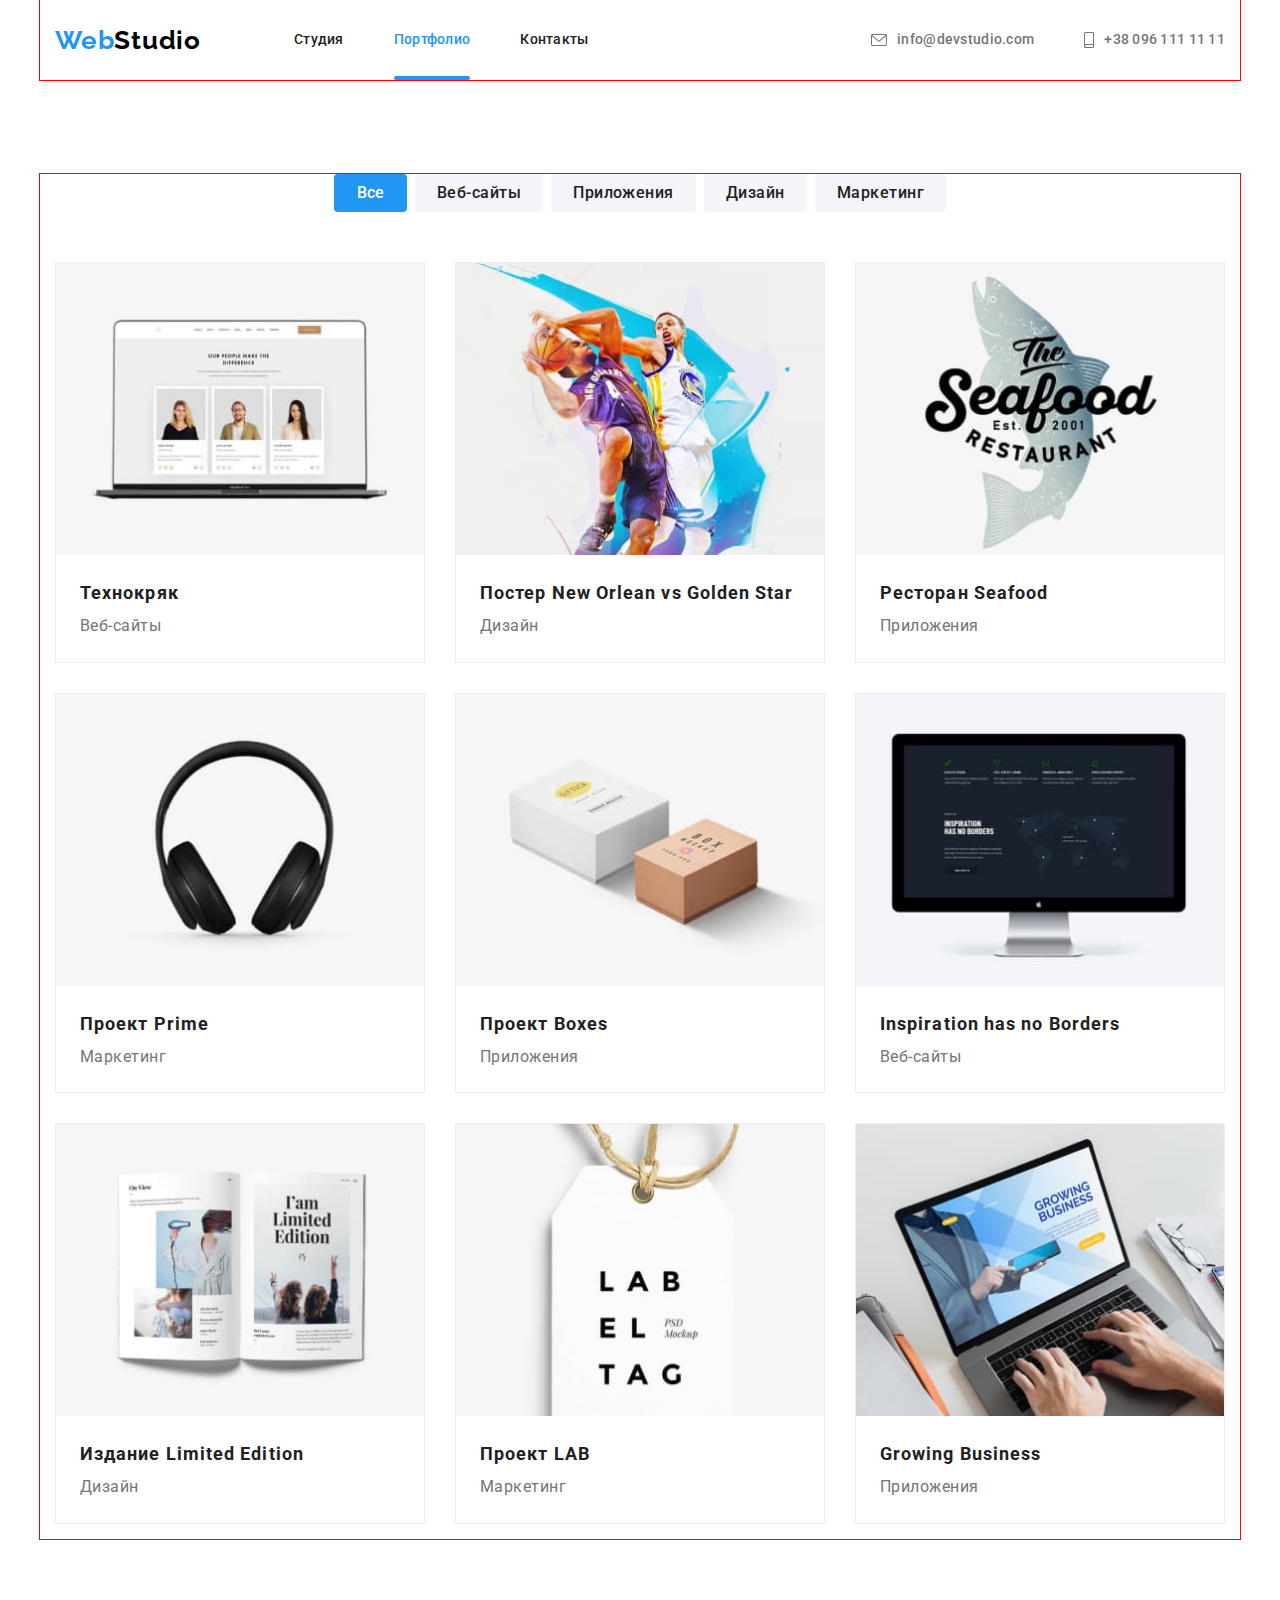
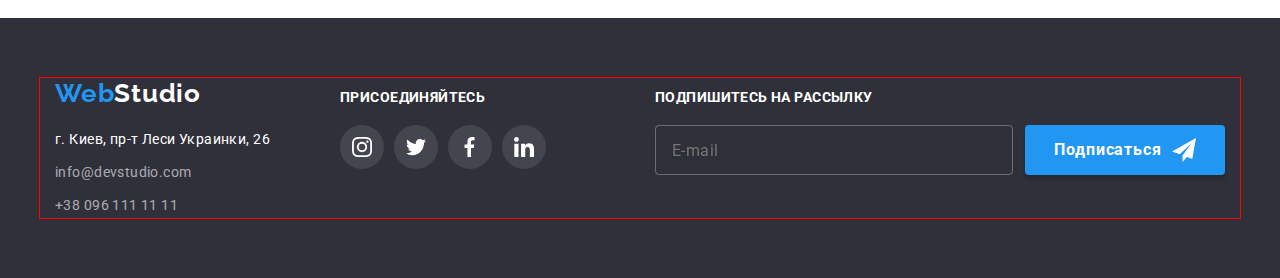
==== portfolio.html @ 3acfeb74 "Initial commit" ====
<!DOCTYPE html>
<html lang="ru">
<head>
    <meta charset="UTF-8">
    <meta http-equiv="X-UA-Compatible" content="IE=edge">
    <meta name="viewport" content="width=device-width, initial-scale=1.0">
    <title>Портфолио</title>
    

    <link rel="preconnect" href="https://fonts.googleapis.com">
    <link rel="preconnect" href="https://fonts.gstatic.com" crossorigin>
    <link href="https://fonts.googleapis.com/css2?family=Raleway:wght@700&family=Roboto:wght@400;500;700;900&display=swap" 
    rel="stylesheet"/>

    <link rel="stylesheet" href="https://cdnjs.cloudflare.com/ajax/libs/modern-normalize/1.1.0/modern-normalize.min.css">
    
    <link rel="stylesheet" href="./css/main.min.css">
</head>
<body>
    
<header class="heder">

    <div class="header-container container">

        <nav class="header-navigation">

            <a class="logo link" href="/" lang="en"> Web<span class="logo--black">Studio</span></a>

            <ul  class="header-navigation__list list">
                <li class="header-navigation__item"> 
                    <a href="index.html" class="header-navigation__link"> Студия </a>
                </li>
                <li class="header-navigation__item"> 
                    <a href="/" class="header-navigation__link header-navigation__link--current"> Портфолио </a>
                </li>
                <li class="header-navigation__item">
                     <a href="/" class="header-navigation__link"> Контакты </a>
                    </li>
            </ul>
         </nav>

         <ul class="header-contacts list">
            <li class="header-contacts__item"> 
                <a class="header-contacts__link" href="mailto:info@devstudio.com"> 
                <svg class="header-contacts__icon" width="16" height="12">
                    <use href="./images/svg/symbol-defs.svg#icon-envelope"></use>
                </svg>
                info@devstudio.com 
                </a>
            </li>

            <li class="header-contacts__item">
                <a class="header-contacts__link" href="tel:+380961111111">
                <svg class="header-contacts__icon" width="10" height="16">
                    <use href="./images/svg/symbol-defs.svg#icon-smartphone"></use>
                </svg>
                 +38 096 111 11 11 
                </a>
            </li>
        </ul>
    </div>

</header>


<main>

    <section class="portfolio section">
        <div class="container">

            <h1 class="visually-hidden">Портфолио</h1>

            <ul class="button-nav">
                <li class="button-list list"><button type="button" class="button-one">Все</button></li>
                <li class="button-list list"><button type="button" class="button">Веб-сайты</button> </li>
                <li class="button-list list"><button type="button" class="button">Приложения</button> </li>
                <li class="button-list list"><button type="button" class="button">Дизайн</button> </li>
                <li class="button-list list"><button type="button" class="button">Маркетинг</button> </li>

            </ul>
            

            <ul class="portfolio__list list">
                
                <li class="portfolio__item"> 
                    <a class="portfolio__link" href="#">
                        <div class="portfolio__group-anamation">
                            <img class="portfolio__images" src="./images/technoquack.jpg" alt="открытый сайт на ноутбуке" width="370">
                            <p class="portfolio__animation-text">Ресурс предлагает комплексные предложения с разным уровнем функционала и сервисов. Все это позволит посетителю получить исчерпывающие сведения о компании или частном лице.</p>
                       </div>
                        <div class="portfolio__group">
                            <h2 class="portfolio__name">Технокряк</h2>
                            <p class="portfolio__text">Веб-сайты</p>
                        </div>
                    </a>
                </li>

                <li class="portfolio__item">
                    <a class="portfolio__link" href="#">
                        <div class="portfolio__group-anamation">
                            <img class="portfolio__images" src="./images/poster-new-orlean.jpg" alt="играущие баскетболисты" width="370">
                            <p class="portfolio__animation-text">Ресурс предлагает комплексные предложения с разным уровнем функционала и сервисов. Все это позволит посетителю получить исчерпывающие сведения о компании или частном лице.</p>
                        </div>
                        <div class="portfolio__group">
                            <h2 class="portfolio__name">Постер <span lang="en">New Orlean vs Golden Star</span></h2>
                            <p class="portfolio__text">Дизайн</p>
                        </div>
                    </a>

                </li>

                <li class="portfolio__item">
                    <a class="portfolio__link" href="#">
                        <div class="portfolio__group-anamation">
                            <img class="portfolio__images" src="./images/restauran-seafood.jpg" alt="рыбка на фоне надписи" width="370">
                            <p class="portfolio__animation-text">Ресурс предлагает комплексные предложения с разным уровнем функционала и сервисов. Все это позволит посетителю получить исчерпывающие сведения о компании или частном лице.</p>
                        </div>
                        <div class="portfolio__group">
                            <h2 class="portfolio__name">Ресторан <span lang="en">Seafood</span></h2>
                            <p class="portfolio__text">Приложения</p>
                         </div>
                    </a>
                </li>

                <li class="portfolio__item">
                    <a class="portfolio__link" href="#">
                        <div class="portfolio__group-anamation">
                            <img class="portfolio__images" src="./images/proekt-prime.jpg" alt="наушники" width="370">
                            <p class="portfolio__animation-text">Ресурс предлагает комплексные предложения с разным уровнем функционала и сервисов. Все это позволит посетителю получить исчерпывающие сведения о компании или частном лице.</p>
                        </div>
                        <div class="portfolio__group">
                            <h2 class="portfolio__name">Проект <span lang="en">Prime</span></h2>
                            <p class="portfolio__text">Маркетинг</p>
                       </div>
                      </a>
                </li>

                <li class="portfolio__item">
                    <a class="portfolio__link" href="#">
                        <div class="portfolio__group-anamation">
                            <img class="portfolio__images" src="./images/proekt-boxes.jpg" alt="две коробки" width="370">
                            <p class="portfolio__animation-text">Ресурс предлагает комплексные предложения с разным уровнем функционала и сервисов. Все это позволит посетителю получить исчерпывающие сведения о компании или частном лице.</p>
                        </div>
                       
                        <div class="portfolio__group">
                            <h2 class="portfolio__name">Проект <span lang="en">Boxes</span></h2>
                            <p class="portfolio__text">Приложения</p>
                        </div>
                    </a>
                </li>

                <li class="portfolio__item">
                    <a class="portfolio__link" href="#">
                        <div class="portfolio__group-anamation">
                            <img class="portfolio__images" src="./images/inspiration.jpg" alt="монитор" width="370">
                            <p class="portfolio__animation-text">Ресурс предлагает комплексные предложения с разным уровнем функционала и сервисов. Все это позволит посетителю получить исчерпывающие сведения о компании или частном лице.</p>
                        </div>
                        <div class="portfolio__group">
                            <h2 class="portfolio__name" lang="en">Inspiration has no Borders</h2>
                            <p class="portfolio__text">Веб-сайты</p>
                        </div>
                    </a>
                </li>

                <li class="portfolio__item">
                    <a class="portfolio__link" href="#">
                        <div class="portfolio__group-anamation">
                            <img class="portfolio__images" src="./images/edition-limited.jpg" alt="открытая книга" width="370">
                            <p class="portfolio__animation-text">Ресурс предлагает комплексные предложения с разным уровнем функционала и сервисов. Все это позволит посетителю получить исчерпывающие сведения о компании или частном лице.</p>
                        </div>
                        <div class="portfolio__group">
                            <h2 class="portfolio__name">Издание <span lang="en">Limited Edition</span></h2>
                            <p class="portfolio__text">Дизайн</p>
                        </div>
                    </a>
                </li>

                <li class="portfolio__item">
                    <a class="portfolio__link" href="#">
                        <div class="portfolio__group-anamation">
                             <img class="portfolio__images" src="./images/proekt-lab.jpg" alt="лейба" width="370">
                             <p class="portfolio__animation-text">Ресурс предлагает комплексные предложения с разным уровнем функционала и сервисов. Все это позволит посетителю получить исчерпывающие сведения о компании или частном лице.</p>
                        </div>
                        <div class="portfolio__group">
                            <h2 class="portfolio__name">Проект <span lang="en">LAB</span></h2>
                            <p class="portfolio__text">Маркетинг</p>
                        </div>
                    </a>
                </li>

                <li class="portfolio__item">
                    <a class="portfolio__link" href="#">
                        <div class="portfolio__group-anamation">
                            <img class="portfolio__images" src="./images/growing-business.jpg" alt="работают за ноутбуком" width="370">
                            <p class="portfolio__animation-text">Ресурс предлагает комплексные предложения с разным уровнем функционала и сервисов. Все это позволит посетителю получить исчерпывающие сведения о компании или частном лице.</p>
                        </div>
                        <div class="portfolio__group">
                            <h2 class="portfolio__name" lang="en">Growing Business</h2>
                            <p class="portfolio__text">Приложения</p>
                        </div>
                    </a>
                </li>

            </ul>
        </div>
    </section>


</main>


<footer class="my-adrs">
        
    <div class="container adrs-container">

        <div class="">
            <a class="logo logo-footer" href="/" lang="en"> Web<span class="logo-footer--white">Studio</span></a>

            <address>
            
                <p class="adrs"> г. Киев, пр-т Леси Украинки, 26 </p>
            
            <ul class="list">
                <li class="adrs-list"> <a href="mailto:info@devstudio.com" class="adrs-auth"> info@devstudio.com </a></li>
                <li class="adrs-list"> <a href="tel:+380961111111" class="adrs-auth"> +38 096 111 11 11 </a></li>
            </ul>
        
            </address>  
        </div>

        <div class="socials-footer">

            <p class="socials-footer_name">присоединяйтесь</p>

            <ul class="socials list">
                <li class="socials__item">
                    <a class="socials__link socials-footer__link" href="#" target="_blank" rel="noopener noreferrer" aria-label="иконка instagram">
                        <svg class="socials__icon" width="20" height="20">
                         <use href="./images/svg/symbol-defs.svg#icon-instagram"></use>
                        </svg>
                    </a>
                </li>

                <li class="socials__item">
                    <a class="socials__link socials-footer__link" href="#" target="_blank" rel="noopener noreferrer" aria-label="иконка twitter">
                        <svg class="socials__icon" width="20" height="20">
                         <use href="./images/svg/symbol-defs.svg#icon-twitter"></use>
                        </svg>
                    </a>
                </li>

                <li class="socials__item">
                    <a class="socials__link socials-footer__link" href="#" target="_blank" rel="noopener noreferrer" aria-label="иконка fecebook">
                        <svg class="socials__icon" width="20" height="20">
                         <use href="./images/svg/symbol-defs.svg#icon-fecebook"></use>
                        </svg>
                    </a>
                </li>

                <li class="socials__item">
                    <a class="socials__link socials-footer__link" href="#" target="_blank" rel="noopener noreferrer" aria-label="иконка linkedin">
                        <svg class="socials__icon" width="20" height="20">
                         <use href="./images/svg/symbol-defs.svg#icon-linkedin"></use>
                        </svg>
                    </a>
                </li>
            </ul>
            
        </div>

        <div class="form-footer">
            <p class="form-title">Подпишитесь на рассылку</p>

            <form class="contact-form" name="contact-form" autocomplete="off">
                <label class="contact-group visually-hidden" for="email"> Почта </label>

                    <input 
                    class="contact-input" 
                    type="email" 
                    name="email" 
                    id="email"
                    placeholder="E-mail"/>

                    
                    <button class="contact-btn" type="submit"> <span class="contact-btn-footer">Подписаться
                        
                            <svg class="contact-icon" width="24" height="24">
                                <use href="./images/svg/symbol-defs.svg#icon-send"></use>
                            </svg>
                        </span>
                    </button>

            </form>

        </div>
    </div>
</footer>



</body>
</html>
---- css/main.min.css ----
:root{--style-basis:#212121;--style-text:#757575;--style-fon-white:#FFFFFF;--style-blue:#2196F3;--style-black:#000000;--style-button:#F5F4FA;--style-button-secondary:#188ce8;--fon-titl-adr:#2F303A;--br-pr-style: #EEEEEE;--social-st:#AFB1B8;--animation: 250ms cubic-bezier(0.4, 0, 0.2, 1)}.visually-hidden{position:absolute;width:1px;height:1px;margin:-1px;border:0;padding:0;white-space:nowrap;-webkit-clip-path:inset(100%);clip-path:inset(100%);clip:rect(0 0 0 0);overflow:hidden}body{color:var(--style-basis);background-color:var(--style-fon-white);font-family:Roboto, sans-serif}.container{margin-left:auto;margin-right:auto;width:1200px;padding-left:15px;padding-right:15px;outline:1px solid red}.section{padding-top:94px;padding-bottom:94px}h1,h2,h3,ul,p{margin:0}.section.no-padding{padding-top:0px}.list{margin:0;padding:0;list-style:none}.logo{margin-right:93px;padding-top:24px;padding-bottom:24px;color:var(--style-blue);font-family:Raleway, sans-serif;font-weight:700;font-size:26px;line-height:1.19;letter-spacing:0.03em;text-decoration:none}.logo-footer{display:block;margin:0;padding:0;margin-bottom:20px}.logo--black{color:var(--style-black)}.logo-footer--white{color:var(--style-fon-white)}.button-title{display:inline-block;border:1px solid transparent;border-radius:4px;padding:10px 32px;min-width:200px;font-family:Roboto, sans-serif;font-weight:700;font-size:16px;line-height:1.88;letter-spacing:0.06em;text-align:center;cursor:pointer;color:var(--style-fon-white);background:var(--style-blue);-webkit-transition:background-color var(--animation);transition:background-color var(--animation)}.button-title:hover,.button-title:focus{background-color:var(--style-button-secondary)}.button-nav{display:-webkit-box;display:-ms-flexbox;display:flex;-webkit-box-pack:center;-ms-flex-pack:center;justify-content:center;-webkit-box-align:center;-ms-flex-align:center;align-items:center;margin-bottom:50px;padding-left:0}.button-nav:last-child{margin-right:0px}.button-list:not(:last-child){margin-right:8px}.button-one{display:inline-block;border:none;border-radius:4px;padding:6px 22px;min-width:73px;color:var(--style-fon-white);background-color:var(--style-blue);font-family:Roboto, sans-serif;font-weight:500;font-size:16px;line-height:1.63;cursor:pointer;-webkit-transition:-webkit-box-shadow var(--animation);transition:-webkit-box-shadow var(--animation);transition:box-shadow var(--animation);transition:box-shadow var(--animation), -webkit-box-shadow var(--animation)}.button-one:hover,.button-one:focus{-webkit-box-shadow:0px 3px 1px rgba(0,0,0,0.1),0px 1px 2px rgba(0,0,0,0.08),0px 2px 2px rgba(0,0,0,0.12);box-shadow:0px 3px 1px rgba(0,0,0,0.1),0px 1px 2px rgba(0,0,0,0.08),0px 2px 2px rgba(0,0,0,0.12)}.button{display:inline-block;border:none;border-radius:4px;padding:6px 22px;min-width:103px;color:var(--style-basis);background-color:var(--style-button);font-family:Roboto, sans-serif;font-weight:500;font-size:16px;line-height:1.63;letter-spacing:0.03em;cursor:pointer;-webkit-transition:background-color var(--animation),color var(--animation),-webkit-box-shadow var(--animation);transition:background-color var(--animation),color var(--animation),-webkit-box-shadow var(--animation);transition:background-color var(--animation),color var(--animation),box-shadow var(--animation);transition:background-color var(--animation),color var(--animation),box-shadow var(--animation),-webkit-box-shadow var(--animation)}.button:hover,.button:focus{background-color:var(--style-blue);color:var(--style-fon-white);-webkit-box-shadow:0px 3px 1px rgba(0,0,0,0.1),0px 1px 2px rgba(0,0,0,0.08),0px 2px 2px rgba(0,0,0,0.12);box-shadow:0px 3px 1px rgba(0,0,0,0.1),0px 1px 2px rgba(0,0,0,0.08),0px 2px 2px rgba(0,0,0,0.12)}.backdrop{position:fixed;top:0;left:0;width:100%;height:100%;background-color:rgba(0,0,0,0.2);-webkit-transition:opacity var(--animation),visibility var(--animation);transition:opacity var(--animation),visibility var(--animation)}.backdrop.is-hidden{opacity:0;visibility:hidden;pointer-events:none}.modal-wrapper{position:absolute;top:50%;left:50%;-webkit-transform:translate(-50%, -50%);transform:translate(-50%, -50%);width:528px;padding:40px;z-index:10;background-color:var(--style-fon-white);border-radius:4px;-webkit-box-shadow:0px 1px 3px rgba(0,0,0,0.12),0px 1px 1px rgba(0,0,0,0.14),0px 2px 1px rgba(0,0,0,0.2);box-shadow:0px 1px 3px rgba(0,0,0,0.12),0px 1px 1px rgba(0,0,0,0.14),0px 2px 1px rgba(0,0,0,0.2)}.modal-btn{position:absolute;top:8px;right:8px;display:-webkit-box;display:-ms-flexbox;display:flex;-webkit-box-align:center;-ms-flex-align:center;align-items:center;-webkit-box-pack:center;-ms-flex-pack:center;justify-content:center;width:30px;height:30px;padding:0;border:1px solid rgba(0,0,0,0.1);border-radius:50%;fill:currentColor;background-color:transparent;cursor:pointer;-webkit-transition:color var(--animation);transition:color var(--animation)}.modal-btn:hover,.modal-btn:focus{color:var(--style-blue)}.modal-title{display:-webkit-box;display:-ms-flexbox;display:flex;-webkit-box-pack:center;-ms-flex-pack:center;justify-content:center;-webkit-box-align:center;-ms-flex-align:center;align-items:center;margin-bottom:12px;font-weight:700;font-size:20px;line-height:1.15;letter-spacing:0.03em;color:var(--style-basis)}.modal-form{text-align:center}.form-modal-group{display:block;text-align:left;margin-bottom:10px}.form-modal-label{display:inline-block;margin-bottom:4px;font-weight:400;font-size:12px;line-height:1.17;letter-spacing:0.01em;color:var(--style-text)}.form-modal-conteiner{position:relative;display:block}.form-modal-icon{display:-webkit-box;display:-ms-flexbox;display:flex;width:100%;height:40px;padding:12px 42px;color:var(--style-basis);border:1px solid rgba(33,33,33,0.2);border-radius:4px;cursor:pointer;-webkit-transition:border-color var(--animation);transition:border-color var(--animation)}.form-modal-group:focus-within .form-modal-icon,.form-modal-group:focus-within .form-comments{outline:0;border-color:var(--style-blue)}.form-modal-icon:hover,.form-comments:hover{border-color:var(--style-blue)}.form-img{position:absolute;top:50%;left:12px;-webkit-transform:translateY(-50%);transform:translateY(-50%);color:var(--style-basis);fill:currentColor;-webkit-transition:color var(--animation);transition:color var(--animation)}.form-modal-group:focus-within .form-img{color:var(--style-blue)}.form-img:hover{color:var(--style-blue)}.form-modal-group.comments{margin-bottom:20px}.form-comments{display:-webkit-box;display:-ms-flexbox;display:flex;width:100%;height:120px;padding:12px 16px;resize:none;color:rgba(117,117,117,0.5);border:1px solid rgba(33,33,33,0.2);border-radius:4px;-webkit-transition:border-color var(--animation);transition:border-color var(--animation)}.form-checkbox{display:-webkit-box;display:-ms-flexbox;display:flex;-webkit-box-pack:center;-ms-flex-pack:center;justify-content:center;-webkit-box-align:center;-ms-flex-align:center;align-items:center;margin-bottom:30px}.checkbox-conteiner{position:relative;display:block;width:16px;height:15px;margin-right:7px;cursor:pointer}.checkbox-img-one{position:absolute;display:block;top:0;left:0;width:16px;height:15px;-webkit-box-pack:center;-ms-flex-pack:center;justify-content:center;-webkit-box-align:center;-ms-flex-align:center;align-items:center;border-radius:2px;opacity:0;-webkit-transform:scale(0.2);transform:scale(0.2);-webkit-transition:opacity var(--animation),background-color var(--animation),-webkit-transform var(--animation);transition:opacity var(--animation),background-color var(--animation),-webkit-transform var(--animation);transition:transform var(--animation),opacity var(--animation),background-color var(--animation);transition:transform var(--animation),opacity var(--animation),background-color var(--animation),-webkit-transform var(--animation)}.input-checkbox:checked+.checkbox-img-one{opacity:1;-webkit-transform:scale(1);transform:scale(1);background-color:var(--style-blue)}.checkbox-img-two{position:absolute;display:block;top:0;left:0;width:16px;height:15px;border:2px solid var(--style-basis);border-radius:2px;-webkit-transition:border-color var(--animation);transition:border-color var(--animation)}.input-checkbox:focus ~ .checkbox-img-two,.input-checkbox:hover ~ .checkbox-img-two{border-color:var(--style-blue)}.checkbox-text{font-weight:400;font-size:14px;line-height:1.7;letter-spacing:0.03em;color:var(--style-text)}.checkbox-text-link{font-weight:400;font-size:14px;line-height:1.7;letter-spacing:0.03em;-webkit-text-decoration-line:underline;text-decoration-line:underline;color:var(--style-blue)}.ok-btn{min-width:200px;padding:10px 55px 10px 56px;font-weight:700;font-size:16px;line-height:1.88;letter-spacing:0.06em;color:var(--style-fon-white);background-color:var(--style-blue);cursor:pointer;-webkit-box-shadow:0px 4px 4px rgba(0,0,0,0.15);box-shadow:0px 4px 4px rgba(0,0,0,0.15);border-width:0;border-radius:4px;-webkit-transition:background-color var(--animation);transition:background-color var(--animation)}.ok-btn:hover,.ok-btn:focus{background-color:#188CE8}.socials{display:-webkit-box;display:-ms-flexbox;display:flex;-webkit-box-pack:center;-ms-flex-pack:center;justify-content:center;-webkit-box-align:center;-ms-flex-align:center;align-items:center;padding-left:0;margin:0}.socials__item:not(:last-child){margin-right:10px}.socials__link{display:-webkit-box;display:-ms-flexbox;display:flex;-webkit-box-pack:center;-ms-flex-pack:center;justify-content:center;-webkit-box-align:center;-ms-flex-align:center;align-items:center;width:44px;height:44px;background-color:var(--style-fon-white);color:var(--social-st);fill:currentColor;-webkit-transition:background-color var(--animation),fill var(--animation);transition:background-color var(--animation),fill var(--animation);border-radius:50%}.socials__link:hover,.socials__link:focus{background-color:var(--style-blue);color:var(--style-fon-white)}.socials__icon{fill:currentColor;-webkit-transition:fill var(--animation);transition:fill var(--animation)}.socials-footer{margin-left:70px}.socials-footer_name{margin-bottom:20px;font-weight:700;font-size:14px;line-height:16px;letter-spacing:0.03em;text-transform:uppercase;color:var(--style-fon-white)}.socials-footer__link{background-color:rgba(255,255,255,0.1);color:var(--style-fon-white);-webkit-transition:background-color var(--animation);transition:background-color var(--animation)}.form-footer{margin-left:auto}.form-footer .form-title{margin-bottom:20px;font-weight:700;font-size:14px;line-height:1.14;letter-spacing:0.03em;text-transform:uppercase;color:var(--style-fon-white)}.contact-form{display:-webkit-box;display:-ms-flexbox;display:flex}.contact-group{display:-webkit-box;display:-ms-flexbox;display:flex;-webkit-box-pack:center;-ms-flex-pack:center;justify-content:center;-webkit-box-align:center;-ms-flex-align:center;align-items:center}.contact-input{height:50px;width:358px;padding:15px 16px;overflow:hidden;font-size:16px;line-height:1.25;letter-spacing:0.03em;color:rgba(255,255,255,0.6);background-color:transparent;border:1px solid rgba(255,255,255,0.3);-webkit-filter:drop-shadow(0px 4px 4px rgba(0,0,0,0.15));filter:drop-shadow(0px 4px 4px rgba(0,0,0,0.15));border-radius:4px;font-weight:400}.contact-btn{margin-left:12px;height:50px;width:200px;padding:0;-webkit-box-align:center;-ms-flex-align:center;align-items:center;text-align:center;font-weight:700;font-size:16px;line-height:1.88;letter-spacing:0.06em;cursor:pointer;color:var(--style-fon-white);background-color:var(--style-blue);-webkit-box-shadow:0px 4px 4px rgba(0,0,0,0.15);box-shadow:0px 4px 4px rgba(0,0,0,0.15);border-radius:4px;border-width:0;-webkit-transition:background-color var(--animation);transition:background-color var(--animation)}.contact-btn:hover,.contact-btn:focus{background-color:#188CE8}.contact-btn-footer{display:-webkit-box;display:-ms-flexbox;display:flex;-webkit-box-pack:center;-ms-flex-pack:center;justify-content:center;-webkit-box-align:center;-ms-flex-align:center;align-items:center}.contact-icon{margin-left:10px}.header{display:block;top:0;left:0;width:100%;background-color:var(--style-fon-white);border-bottom:1px solid #ececec}.header-container{display:-webkit-box;display:-ms-flexbox;display:flex}.header-navigation{display:-webkit-box;display:-ms-flexbox;display:flex;-webkit-box-align:center;-ms-flex-align:center;align-items:center}.header-navigation__list{display:-webkit-box;display:-ms-flexbox;display:flex;-webkit-box-align:center;-ms-flex-align:center;align-items:center;font-weight:500;font-size:14px;line-height:1.14;letter-spacing:0.02em}.header-navigation__item{margin-right:50px;-webkit-box-align:center;-ms-flex-align:center;align-items:center}.header-navigation__item:last-child{margin-right:0px}.header-navigation__link{position:relative;display:block;padding-top:32px;padding-bottom:32px;color:var(--style-basis);-webkit-transition:color var(--animation);transition:color var(--animation);text-decoration:none}.header-navigation__link:hover,.header-navigation__link:focus{color:var(--style-blue)}.header-navigation__link--current{color:var(--style-blue)}.header-navigation__link--current::after{position:absolute;content:"";bottom:0;left:0;display:block;width:100%;height:4px;background-color:var(--style-blue);border-radius:2px}.header-contacts{display:-webkit-box;display:-ms-flexbox;display:flex;margin-left:auto;-webkit-box-align:center;-ms-flex-align:center;align-items:center;font-weight:500;font-size:14px;line-height:1.14;letter-spacing:0.02em}.header-contacts__item:not(:last-child){margin-right:50px}.header-contacts__link{display:-webkit-box;display:-ms-flexbox;display:flex;padding-top:32px;padding-bottom:32px;-webkit-box-align:center;-ms-flex-align:center;align-items:center;color:var(--style-text);-webkit-transition:color var(--animation),fill var(--animation);transition:color var(--animation),fill var(--animation);text-decoration:none}.header-contacts__link:hover,.header-contacts__link:focus{color:var(--style-blue)}.header-contacts__icon{margin-right:10px;-webkit-box-align:center;-ms-flex-align:center;align-items:center;fill:currentColor}.header-contacts__icon:hover,.header-contacts__icon:focus{color:var(--style-blue)}.hero{max-width:1600px;height:600px;margin-left:auto;margin-right:auto;padding-top:200px;padding-bottom:200px;text-align:center;background-image:-webkit-gradient(linear, left top, left bottom, from(rgba(47,48,58,0.4)), to(rgba(47,48,58,0.4))),url(../images/fon.jpg);background-image:linear-gradient(rgba(47,48,58,0.4), rgba(47,48,58,0.4)),url(../images/fon.jpg);background-repeat:no-repeat;background-position:center;background-size:cover}.hero__name{margin-top:0;margin-bottom:30px;margin-right:auto;margin-left:auto;max-width:696px;text-align:center;color:var(--style-fon-white);font-weight:900;font-size:44px;line-height:1.36;letter-spacing:0.06em;text-transform:uppercase}.features__list{display:-webkit-box;display:-ms-flexbox;display:flex}.features__item{width:270px}.features__item:not(:last-child){margin-right:30px}.features__icon{display:-webkit-box;display:-ms-flexbox;display:flex;-webkit-box-pack:center;-ms-flex-pack:center;justify-content:center;-webkit-box-align:center;-ms-flex-align:center;align-items:center;margin-bottom:30px;width:270px;height:120px;color:var(--style-basis);background-color:var(--style-button);border-radius:4px}.features__img{fill:currentColor}.features__name{margin-bottom:10px;font-weight:700;font-size:14px;line-height:1.14;letter-spacing:0.03em;text-transform:uppercase}.features__text{color:var(--style-text);font-size:14px;line-height:1.71;letter-spacing:0.03em}.work__name{margin-bottom:50px;font-weight:700;font-size:36px;line-height:1.17;letter-spacing:0.03em;text-align:center}.work__list{display:-webkit-box;display:-ms-flexbox;display:flex;-webkit-box-pack:justify;-ms-flex-pack:justify;justify-content:space-between}.work__item{position:relative;z-index:8;margin-right:30px}.work__item:last-child{margin-right:0px}.work__images{display:block;max-width:100%;height:auto}.work__text{position:absolute;bottom:0;left:0;width:100%;height:70px;display:-webkit-box;display:-ms-flexbox;display:flex;-webkit-box-pack:center;-ms-flex-pack:center;justify-content:center;-webkit-box-align:center;-ms-flex-align:center;align-items:center;color:var(--style-fon-white);background-color:rgba(47,48,58,0.8);font-weight:700;font-size:14px;line-height:1.14;text-align:center;letter-spacing:0.03em;text-transform:uppercase}.team{text-align:center;background-color:var(--style-button)}.team__title{margin-bottom:50px;font-weight:700;font-size:36px;line-height:1.17;letter-spacing:0.03em;text-align:center}.team__list{display:-webkit-box;display:-ms-flexbox;display:flex;-webkit-box-pack:justify;-ms-flex-pack:justify;justify-content:space-between}.team__item{width:370px;background-color:var(--style-fon-white);-webkit-box-shadow:0px 1px 3px rgba(0,0,0,0.12),0px 1px 1px rgba(0,0,0,0.14),0px 2px 1px rgba(0,0,0,0.2);box-shadow:0px 1px 3px rgba(0,0,0,0.12),0px 1px 1px rgba(0,0,0,0.14),0px 2px 1px rgba(0,0,0,0.2);border-radius:0px 0px 4px 4px}.team__item:not(:last-child){margin-right:30px}.team__images{display:block;max-width:100%;height:auto}.team--side{padding:30px 32px}.team__name{margin-bottom:10px;font-weight:500;font-size:16px;line-height:1.19;letter-spacing:0.03em}.team__text{margin-bottom:16px;color:var(--style-text);font-size:16px;line-height:1.19;letter-spacing:0.03em}.gallery__title{margin-bottom:50px;font-weight:700;font-size:36px;line-height:1.17;letter-spacing:0.03em;text-align:center}.gallery__list{display:-webkit-box;display:-ms-flexbox;display:flex;-webkit-box-pack:center;-ms-flex-pack:center;justify-content:center;-webkit-box-align:center;-ms-flex-align:center;align-items:center}.gallery__item:not(:last-child){margin-right:30px}.gallery__link{display:-webkit-box;display:-ms-flexbox;display:flex;-webkit-box-pack:center;-ms-flex-pack:center;justify-content:center;-webkit-box-align:center;-ms-flex-align:center;align-items:center;width:170px;height:92px;background-color:var(--style-fon-white);color:var(--social-st);border:1px solid var(--social-st);border-radius:4px;-webkit-transition:border var(--animation) color var(--animation);transition:border var(--animation) color var(--animation)}.gallery__link:hover,.gallery__link:focus{border:1px solid var(--style-blue);color:var(--style-blue)}.gallery__img{fill:currentColor;-webkit-transition:fill var(--animation);transition:fill var(--animation)}.main-portfolio{border-bottom:1px solid #ECECEC}.portfolio__list{display:-webkit-box;display:-ms-flexbox;display:flex;-ms-flex-wrap:wrap;flex-wrap:wrap;margin:-15px}.portfolio__item{margin:15px;min-width:370px;-ms-flex-preferred-size:calc((100% - 120px) / 3);flex-basis:calc((100% - 120px) / 3);background:var(--style-fon-white);border:1px solid var(--br-pr-style)}.portfolio__link{display:inline-block;cursor:pointer;text-decoration:none;-webkit-transition:-webkit-box-shadow var(--animation);transition:-webkit-box-shadow var(--animation);transition:box-shadow var(--animation);transition:box-shadow var(--animation), -webkit-box-shadow var(--animation)}.portfolio__link :hover,.portfolio__link :focus{-webkit-box-shadow:0px 1px 1px rgba(0,0,0,0.12),0px 4px 4px rgba(0,0,0,0.06),1px 4px 6px rgba(0,0,0,0.16);box-shadow:0px 1px 1px rgba(0,0,0,0.12),0px 4px 4px rgba(0,0,0,0.06),1px 4px 6px rgba(0,0,0,0.16)}.portfolio__images{display:block;max-width:100%;height:auto}.portfolio__group-anamation{position:relative;overflow:hidden}.portfolio__animation-text{display:block;position:absolute;left:0;top:0;width:100%;height:100%;padding:63px 24px;font-weight:400;font-size:18px;line-height:1.56;letter-spacing:0.03em;color:var(--style-fon-white);background-color:rgba(33,150,243,0.9);opacity:0;-webkit-transform:translateY(100%);transform:translateY(100%);-webkit-transition:opacity var(--animation),-webkit-transform var(--animation);transition:opacity var(--animation),-webkit-transform var(--animation);transition:transform var(--animation),opacity var(--animation);transition:transform var(--animation),opacity var(--animation),-webkit-transform var(--animation)}.portfolio__link:hover .portfolio__animation-text,.portfolio__link:focus .portfolio__animation-text{opacity:1;-webkit-transform:translateY(0);transform:translateY(0)}.portfolio__group{padding:20px 24px}.portfolio__name{font-weight:700;font-size:18px;line-height:2;letter-spacing:0.06em;color:var(--style-basis)}.portfolio__text{font-size:16px;line-height:1.88;letter-spacing:0.03em;color:var(--style-text)}.my-adrs{background-color:var(--fon-titl-adr);padding-top:60px;padding-bottom:60px}.adrs-container{display:-webkit-box;display:-ms-flexbox;display:flex;-webkit-box-pack:start;-ms-flex-pack:start;justify-content:flex-start;-webkit-box-align:baseline;-ms-flex-align:baseline;align-items:baseline}.adr-group{width:231px}.adrs{margin-bottom:9px;color:var(--style-fon-white);font-size:14px;line-height:1.71;letter-spacing:0.03em;font-style:normal}.adrs-list:not(:last-child){margin-bottom:9px}.adrs-auth{color:rgba(255,255,255,0.6);font-size:14px;line-height:1.71;letter-spacing:0.03em;font-style:normal;text-decoration:none;-webkit-transition:color var(--animation);transition:color var(--animation)}.adrs-auth:hover,.adrs-auth:focus{color:var(--style-blue)}
/*# sourceMappingURL=main.min.css.map */
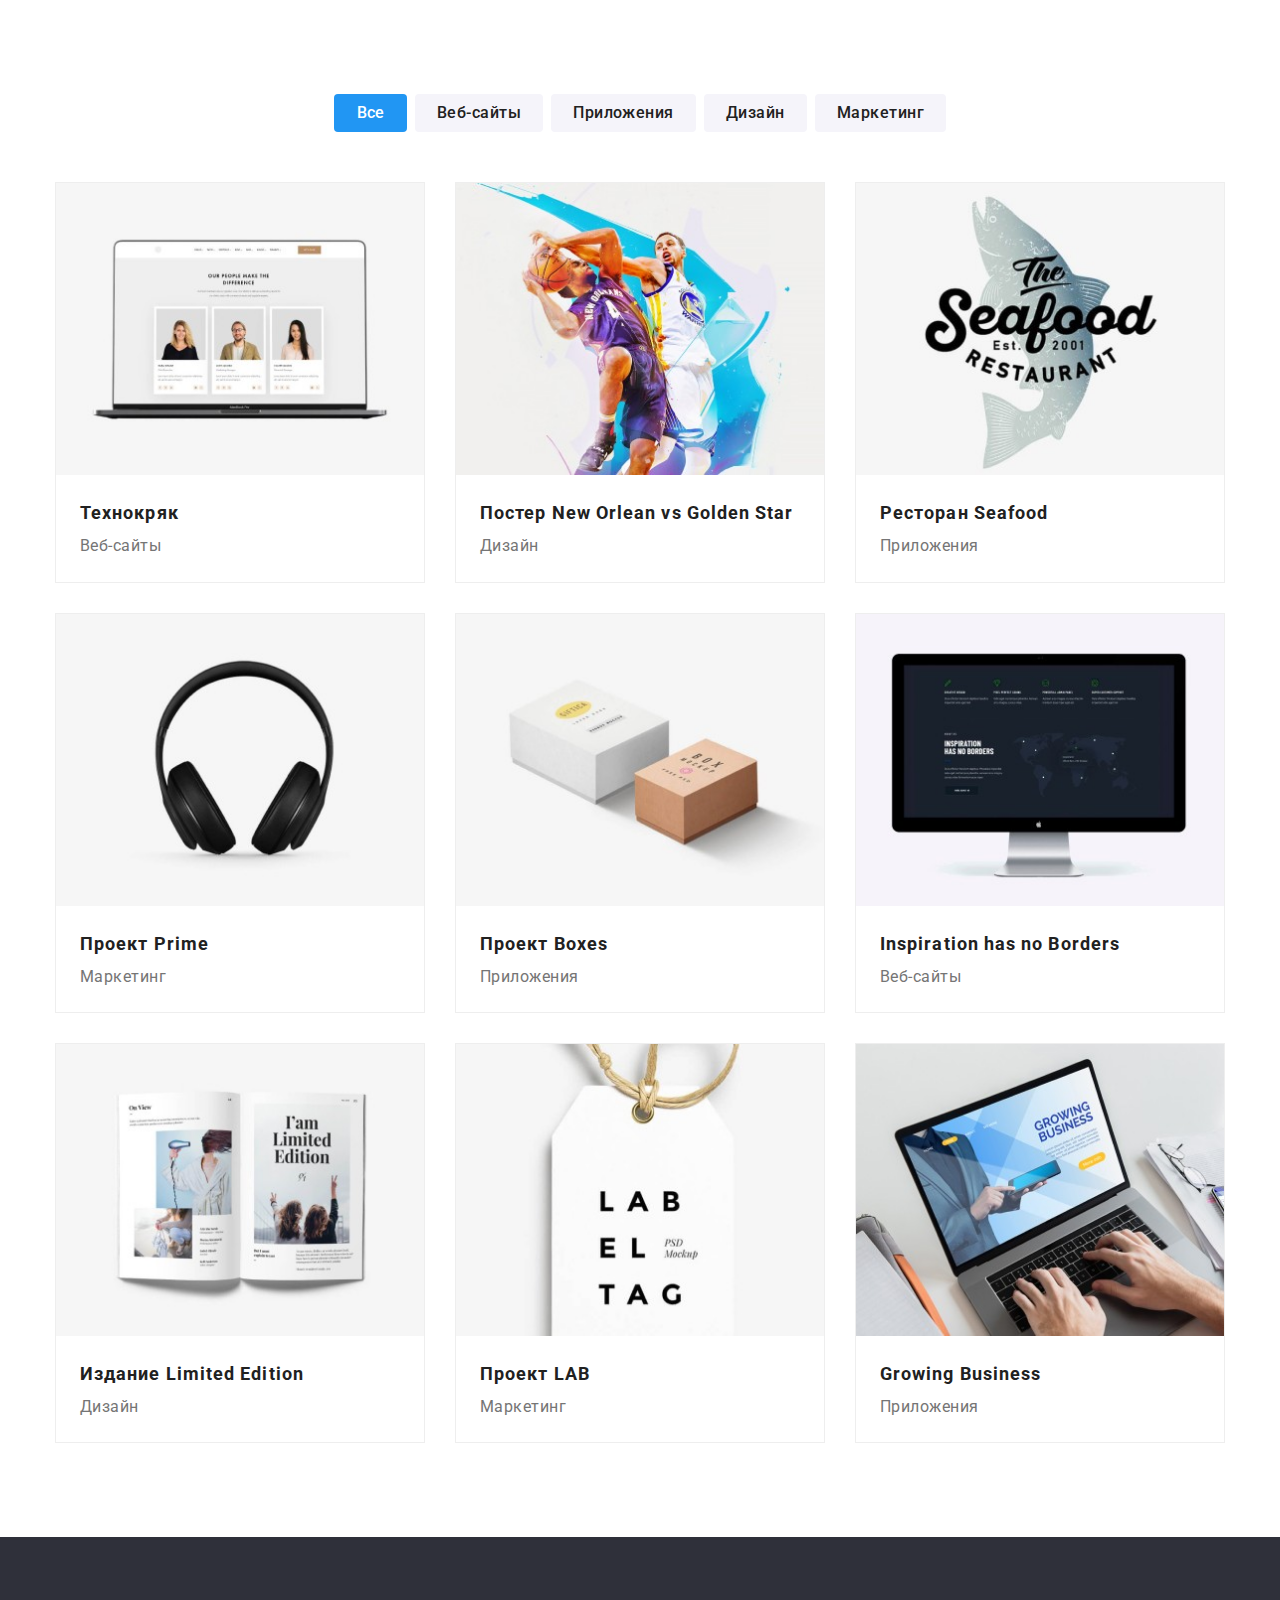
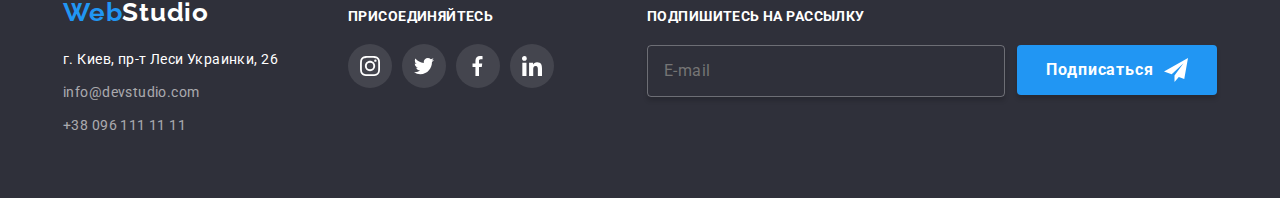
==== commit 6ec49bb3: "підготовлене дз, залишилось модальне вікно телефону" ====
--- a/portfolio.html
+++ b/portfolio.html
@@ -18,7 +18,7 @@
 </head>
 <body>
     
-<header class="heder">
+<!-- <header class="heder">
 
     <div class="header-container container">
 
@@ -60,7 +60,7 @@
         </ul>
     </div>
 
-</header>
+</header> -->
 
 
 <main>
@@ -85,7 +85,28 @@
                 <li class="portfolio__item"> 
                     <a class="portfolio__link" href="#">
                         <div class="portfolio__group-anamation">
-                            <img class="portfolio__images" src="./images/technoquack.jpg" alt="открытый сайт на ноутбуке" width="370">
+
+                            <picture>
+                                <source 
+                                media="(min-width:1200px)"
+                                srcset="./images/portfolio/img-1-370.jpg 1x, ./images/portfolio/img-1-370@2x.jpg 2x"
+                                type="image/jpg"/> 
+                                
+                                <source 
+                                media="(min-width:768px)"
+                                srcset="./images/portfolio/img-1-354.jpg 1x, ./images/portfolio/img-1-354@2x.jpg 2x"
+                                type="image/jpg"/> 
+                
+                                <source 
+                                media="(max-width:767px)"
+                                srcset="./images/portfolio/img-1-450.jpg 1x, ./images/portfolio/img-1-450@2x.jpg 2x"
+                                type="image/jpg"/> 
+
+                                <img class="portfolio__images" 
+                                src="./images/portfolio/img-1-370.jpg" 
+                                alt="открытый сайт на ноутбуке" 
+                                loading="lazy" />
+                            </picture>
                             <p class="portfolio__animation-text">Ресурс предлагает комплексные предложения с разным уровнем функционала и сервисов. Все это позволит посетителю получить исчерпывающие сведения о компании или частном лице.</p>
                        </div>
                         <div class="portfolio__group">
@@ -98,7 +119,29 @@
                 <li class="portfolio__item">
                     <a class="portfolio__link" href="#">
                         <div class="portfolio__group-anamation">
-                            <img class="portfolio__images" src="./images/poster-new-orlean.jpg" alt="играущие баскетболисты" width="370">
+
+                            <picture>
+                                <source 
+                                media="(min-width:1200px)"
+                                srcset="./images/portfolio/img-2-370.jpg 1x, ./images/portfolio/img-2-370@2x.jpg 2x"
+                                type="image/jpg"/> 
+                                
+                                <source 
+                                media="(min-width:768px)"
+                                srcset="./images/portfolio/img-2-354.jpg 1x, ./images/portfolio/img-2-354@2x.jpg 2x"
+                                type="image/jpg"/> 
+                
+                                <source 
+                                media="(max-width:767px)"
+                                srcset="./images/portfolio/img-2-450.jpg 1x, ./images/portfolio/img-2-450@2x.jpg 2x"
+                                type="image/jpg"/> 
+
+                                <img class="portfolio__images" 
+                                src="./images/portfolio/img-2-370.jpg" 
+                                alt="играущие баскетболисты" 
+                                loading="lazy"/>
+                            </picture>
+
                             <p class="portfolio__animation-text">Ресурс предлагает комплексные предложения с разным уровнем функционала и сервисов. Все это позволит посетителю получить исчерпывающие сведения о компании или частном лице.</p>
                         </div>
                         <div class="portfolio__group">
@@ -112,7 +155,29 @@
                 <li class="portfolio__item">
                     <a class="portfolio__link" href="#">
                         <div class="portfolio__group-anamation">
-                            <img class="portfolio__images" src="./images/restauran-seafood.jpg" alt="рыбка на фоне надписи" width="370">
+
+                            <picture>
+                                <source 
+                                media="(min-width:1200px)"
+                                srcset="./images/portfolio/img-3-370.jpg 1x, ./images/portfolio/img-3-370@2x.jpg 2x"
+                                type="image/jpg"/> 
+                                
+                                <source 
+                                media="(min-width:768px)"
+                                srcset="./images/portfolio/img-3-354.jpg 1x, ./images/portfolio/img-3-354@2x.jpg 2x"
+                                type="image/jpg"/> 
+                
+                                <source 
+                                media="(max-width:767px)"
+                                srcset="./images/portfolio/img-3-450.jpg 1x, ./images/portfolio/img-3-450@2x.jpg 2x"
+                                type="image/jpg"/> 
+
+                                <img class="portfolio__images" 
+                                src="./images/portfolio/img-3-370.jpg" 
+                                alt="рыбка на фоне надписи" 
+                                loading="lazy"/>
+                            </picture>
+
                             <p class="portfolio__animation-text">Ресурс предлагает комплексные предложения с разным уровнем функционала и сервисов. Все это позволит посетителю получить исчерпывающие сведения о компании или частном лице.</p>
                         </div>
                         <div class="portfolio__group">
@@ -125,7 +190,29 @@
                 <li class="portfolio__item">
                     <a class="portfolio__link" href="#">
                         <div class="portfolio__group-anamation">
-                            <img class="portfolio__images" src="./images/proekt-prime.jpg" alt="наушники" width="370">
+
+                            <picture>
+                                <source 
+                                media="(min-width:1200px)"
+                                srcset="./images/portfolio/img-4-370.jpg 1x, ./images/portfolio/img-4-370@2x.jpg 2x"
+                                type="image/jpg"/> 
+                                
+                                <source 
+                                media="(min-width:768px)"
+                                srcset="./images/portfolio/img-4-354.jpg 1x, ./images/portfolio/img-4-354@2x.jpg 2x"
+                                type="image/jpg"/> 
+                
+                                <source 
+                                media="(max-width:767px)"
+                                srcset="./images/portfolio/img-4-450.jpg 1x, ./images/portfolio/img-4-450@2x.jpg 2x"
+                                type="image/jpg"/> 
+
+                                <img class="portfolio__images" 
+                                src="./images/portfolio/img-4-370.jpg" 
+                                alt="наушники" 
+                                loading="lazy"/>
+                            </picture>
+                            
                             <p class="portfolio__animation-text">Ресурс предлагает комплексные предложения с разным уровнем функционала и сервисов. Все это позволит посетителю получить исчерпывающие сведения о компании или частном лице.</p>
                         </div>
                         <div class="portfolio__group">
@@ -138,7 +225,29 @@
                 <li class="portfolio__item">
                     <a class="portfolio__link" href="#">
                         <div class="portfolio__group-anamation">
-                            <img class="portfolio__images" src="./images/proekt-boxes.jpg" alt="две коробки" width="370">
+
+                            <picture>
+                                <source 
+                                media="(min-width:1200px)"
+                                srcset="./images/portfolio/img-5-370.jpg 1x, ./images/portfolio/img-5-370@2x.jpg 2x"
+                                type="image/jpg"/> 
+                                
+                                <source 
+                                media="(min-width:768px)"
+                                srcset="./images/portfolio/img-5-354.jpg 1x, ./images/portfolio/img-5-354@2x.jpg 2x"
+                                type="image/jpg"/> 
+                
+                                <source 
+                                media="(max-width:767px)"
+                                srcset="./images/portfolio/img-5-450.jpg 1x, ./images/portfolio/img-5-450@2x.jpg 2x"
+                                type="image/jpg"/> 
+
+                                <img class="portfolio__images" 
+                                src="./images/portfolio/img-5-370.jpg" 
+                                alt="две коробки" 
+                                loading="lazy"/>
+                            </picture>
+
                             <p class="portfolio__animation-text">Ресурс предлагает комплексные предложения с разным уровнем функционала и сервисов. Все это позволит посетителю получить исчерпывающие сведения о компании или частном лице.</p>
                         </div>
                        
@@ -152,7 +261,29 @@
                 <li class="portfolio__item">
                     <a class="portfolio__link" href="#">
                         <div class="portfolio__group-anamation">
-                            <img class="portfolio__images" src="./images/inspiration.jpg" alt="монитор" width="370">
+
+                            <picture>
+                                <source 
+                                media="(min-width:1200px)"
+                                srcset="./images/portfolio/img-6-370.jpg 1x, ./images/portfolio/img-6-370@2x.jpg 2x"
+                                type="image/jpg"/> 
+                                
+                                <source 
+                                media="(min-width:768px)"
+                                srcset="./images/portfolio/img-6-354.jpg 1x, ./images/portfolio/img-6-354@2x.jpg 2x"
+                                type="image/jpg"/> 
+                
+                                <source 
+                                media="(max-width:767px)"
+                                srcset="./images/portfolio/img-6-450.jpg 1x, ./images/portfolio/img-6-450@2x.jpg 2x"
+                                type="image/jpg"/> 
+
+                                <img class="portfolio__images" 
+                                src="./images/portfolio/img-6-370.jpg" 
+                                alt="монитор" 
+                                loading="lazy"/>
+                            </picture>
+
                             <p class="portfolio__animation-text">Ресурс предлагает комплексные предложения с разным уровнем функционала и сервисов. Все это позволит посетителю получить исчерпывающие сведения о компании или частном лице.</p>
                         </div>
                         <div class="portfolio__group">
@@ -165,7 +296,29 @@
                 <li class="portfolio__item">
                     <a class="portfolio__link" href="#">
                         <div class="portfolio__group-anamation">
-                            <img class="portfolio__images" src="./images/edition-limited.jpg" alt="открытая книга" width="370">
+
+                            <picture>
+                                <source 
+                                media="(min-width:1200px)"
+                                srcset="./images/portfolio/img-7-370.jpg 1x, ./images/portfolio/img-7-370@2x.jpg 2x"
+                                type="image/jpg"/> 
+                                
+                                <source 
+                                media="(min-width:768px)"
+                                srcset="./images/portfolio/img-7-354.jpg 1x, ./images/portfolio/img-7-354@2x.jpg 2x"
+                                type="image/jpg"/> 
+                
+                                <source 
+                                media="(max-width:767px)"
+                                srcset="./images/portfolio/img-7-450.jpg 1x, ./images/portfolio/img-7-450@2x.jpg 2x"
+                                type="image/jpg"/> 
+
+                                <img class="portfolio__images" 
+                                src="./images/portfolio/img-7-370.jpg" 
+                                alt="открытая книга" 
+                                loading="lazy"/>
+                            </picture>
+
                             <p class="portfolio__animation-text">Ресурс предлагает комплексные предложения с разным уровнем функционала и сервисов. Все это позволит посетителю получить исчерпывающие сведения о компании или частном лице.</p>
                         </div>
                         <div class="portfolio__group">
@@ -178,7 +331,29 @@
                 <li class="portfolio__item">
                     <a class="portfolio__link" href="#">
                         <div class="portfolio__group-anamation">
-                             <img class="portfolio__images" src="./images/proekt-lab.jpg" alt="лейба" width="370">
+
+                            <picture>
+                                <source 
+                                media="(min-width:1200px)"
+                                srcset="./images/portfolio/img-8-370.jpg 1x, ./images/portfolio/img-8-370@2x.jpg 2x"
+                                type="image/jpg"/> 
+                                
+                                <source 
+                                media="(min-width:768px)"
+                                srcset="./images/portfolio/img-8-354.jpg 1x, ./images/portfolio/img-8-354@2x.jpg 2x"
+                                type="image/jpg"/> 
+                
+                                <source 
+                                media="(max-width:767px)"
+                                srcset="./images/portfolio/img-8-450.jpg 1x, ./images/portfolio/img-8-450@2x.jpg 2x"
+                                type="image/jpg"/> 
+
+                                <img class="portfolio__images" 
+                                src="./images/portfolio/img-8-370.jpg" 
+                                alt="лейба" 
+                                loading="lazy"/>
+                            </picture>
+
                              <p class="portfolio__animation-text">Ресурс предлагает комплексные предложения с разным уровнем функционала и сервисов. Все это позволит посетителю получить исчерпывающие сведения о компании или частном лице.</p>
                         </div>
                         <div class="portfolio__group">
@@ -191,7 +366,29 @@
                 <li class="portfolio__item">
                     <a class="portfolio__link" href="#">
                         <div class="portfolio__group-anamation">
-                            <img class="portfolio__images" src="./images/growing-business.jpg" alt="работают за ноутбуком" width="370">
+
+                            <picture>
+                                <source 
+                                media="(min-width:1200px)"
+                                srcset="./images/portfolio/img-9-370.jpg 1x, ./images/portfolio/img-9-370@2x.jpg 2x"
+                                type="image/jpg"/> 
+                                
+                                <source 
+                                media="(min-width:768px)"
+                                srcset="./images/portfolio/img-9-354.jpg 1x, ./images/portfolio/img-9-354@2x.jpg 2x"
+                                type="image/jpg"/> 
+                
+                                <source 
+                                media="(max-width:767px)"
+                                srcset="./images/portfolio/img-9-450.jpg 1x, ./images/portfolio/img-9-450@2x.jpg 2x"
+                                type="image/jpg"/> 
+
+                                <img class="portfolio__images" 
+                                src="./images/portfolio/img-9-370.jpg" 
+                                alt="работают за ноутбуком" 
+                                loading="lazy"/>
+                            </picture>
+
                             <p class="portfolio__animation-text">Ресурс предлагает комплексные предложения с разным уровнем функционала и сервисов. Все это позволит посетителю получить исчерпывающие сведения о компании или частном лице.</p>
                         </div>
                         <div class="portfolio__group">
@@ -208,19 +405,21 @@
 
 </main>
 
+<!--Адреса-->
 
 <footer class="my-adrs">
         
     <div class="container adrs-container">
 
-        <div class="">
+    <div class="adr-mobil">
+        <div class="adr-group">
             <a class="logo logo-footer" href="/" lang="en"> Web<span class="logo-footer--white">Studio</span></a>
 
             <address>
             
                 <p class="adrs"> г. Киев, пр-т Леси Украинки, 26 </p>
             
-            <ul class="list">
+            <ul class="footer-adrs-list list">
                 <li class="adrs-list"> <a href="mailto:info@devstudio.com" class="adrs-auth"> info@devstudio.com </a></li>
                 <li class="adrs-list"> <a href="tel:+380961111111" class="adrs-auth"> +38 096 111 11 11 </a></li>
             </ul>
@@ -236,7 +435,7 @@
                 <li class="socials__item">
                     <a class="socials__link socials-footer__link" href="#" target="_blank" rel="noopener noreferrer" aria-label="иконка instagram">
                         <svg class="socials__icon" width="20" height="20">
-                         <use href="./images/svg/symbol-defs.svg#icon-instagram"></use>
+                        <use href="./images/svg/symbol-defs.svg#icon-instagram"></use>
                         </svg>
                     </a>
                 </li>
@@ -244,7 +443,7 @@
                 <li class="socials__item">
                     <a class="socials__link socials-footer__link" href="#" target="_blank" rel="noopener noreferrer" aria-label="иконка twitter">
                         <svg class="socials__icon" width="20" height="20">
-                         <use href="./images/svg/symbol-defs.svg#icon-twitter"></use>
+                        <use href="./images/svg/symbol-defs.svg#icon-twitter"></use>
                         </svg>
                     </a>
                 </li>
@@ -252,7 +451,7 @@
                 <li class="socials__item">
                     <a class="socials__link socials-footer__link" href="#" target="_blank" rel="noopener noreferrer" aria-label="иконка fecebook">
                         <svg class="socials__icon" width="20" height="20">
-                         <use href="./images/svg/symbol-defs.svg#icon-fecebook"></use>
+                        <use href="./images/svg/symbol-defs.svg#icon-fecebook"></use>
                         </svg>
                     </a>
                 </li>
@@ -260,13 +459,15 @@
                 <li class="socials__item">
                     <a class="socials__link socials-footer__link" href="#" target="_blank" rel="noopener noreferrer" aria-label="иконка linkedin">
                         <svg class="socials__icon" width="20" height="20">
-                         <use href="./images/svg/symbol-defs.svg#icon-linkedin"></use>
+                        <use href="./images/svg/symbol-defs.svg#icon-linkedin"></use>
                         </svg>
                     </a>
                 </li>
             </ul>
             
         </div>
+
+    </div>
 
         <div class="form-footer">
             <p class="form-title">Подпишитесь на рассылку</p>
@@ -296,7 +497,7 @@
     </div>
 </footer>
 
-
+    <script src="./js/mobile-menu.js"></script>
 
 </body>
 </html>--- a/css/main.min.css
+++ b/css/main.min.css
@@ -1,2 +1,2 @@
-:root{--style-basis:#212121;--style-text:#757575;--style-fon-white:#FFFFFF;--style-blue:#2196F3;--style-black:#000000;--style-button:#F5F4FA;--style-button-secondary:#188ce8;--fon-titl-adr:#2F303A;--br-pr-style: #EEEEEE;--social-st:#AFB1B8;--animation: 250ms cubic-bezier(0.4, 0, 0.2, 1)}.visually-hidden{position:absolute;width:1px;height:1px;margin:-1px;border:0;padding:0;white-space:nowrap;-webkit-clip-path:inset(100%);clip-path:inset(100%);clip:rect(0 0 0 0);overflow:hidden}body{color:var(--style-basis);background-color:var(--style-fon-white);font-family:Roboto, sans-serif}.container{margin-left:auto;margin-right:auto;width:1200px;padding-left:15px;padding-right:15px;outline:1px solid red}.section{padding-top:94px;padding-bottom:94px}h1,h2,h3,ul,p{margin:0}.section.no-padding{padding-top:0px}.list{margin:0;padding:0;list-style:none}.logo{margin-right:93px;padding-top:24px;padding-bottom:24px;color:var(--style-blue);font-family:Raleway, sans-serif;font-weight:700;font-size:26px;line-height:1.19;letter-spacing:0.03em;text-decoration:none}.logo-footer{display:block;margin:0;padding:0;margin-bottom:20px}.logo--black{color:var(--style-black)}.logo-footer--white{color:var(--style-fon-white)}.button-title{display:inline-block;border:1px solid transparent;border-radius:4px;padding:10px 32px;min-width:200px;font-family:Roboto, sans-serif;font-weight:700;font-size:16px;line-height:1.88;letter-spacing:0.06em;text-align:center;cursor:pointer;color:var(--style-fon-white);background:var(--style-blue);-webkit-transition:background-color var(--animation);transition:background-color var(--animation)}.button-title:hover,.button-title:focus{background-color:var(--style-button-secondary)}.button-nav{display:-webkit-box;display:-ms-flexbox;display:flex;-webkit-box-pack:center;-ms-flex-pack:center;justify-content:center;-webkit-box-align:center;-ms-flex-align:center;align-items:center;margin-bottom:50px;padding-left:0}.button-nav:last-child{margin-right:0px}.button-list:not(:last-child){margin-right:8px}.button-one{display:inline-block;border:none;border-radius:4px;padding:6px 22px;min-width:73px;color:var(--style-fon-white);background-color:var(--style-blue);font-family:Roboto, sans-serif;font-weight:500;font-size:16px;line-height:1.63;cursor:pointer;-webkit-transition:-webkit-box-shadow var(--animation);transition:-webkit-box-shadow var(--animation);transition:box-shadow var(--animation);transition:box-shadow var(--animation), -webkit-box-shadow var(--animation)}.button-one:hover,.button-one:focus{-webkit-box-shadow:0px 3px 1px rgba(0,0,0,0.1),0px 1px 2px rgba(0,0,0,0.08),0px 2px 2px rgba(0,0,0,0.12);box-shadow:0px 3px 1px rgba(0,0,0,0.1),0px 1px 2px rgba(0,0,0,0.08),0px 2px 2px rgba(0,0,0,0.12)}.button{display:inline-block;border:none;border-radius:4px;padding:6px 22px;min-width:103px;color:var(--style-basis);background-color:var(--style-button);font-family:Roboto, sans-serif;font-weight:500;font-size:16px;line-height:1.63;letter-spacing:0.03em;cursor:pointer;-webkit-transition:background-color var(--animation),color var(--animation),-webkit-box-shadow var(--animation);transition:background-color var(--animation),color var(--animation),-webkit-box-shadow var(--animation);transition:background-color var(--animation),color var(--animation),box-shadow var(--animation);transition:background-color var(--animation),color var(--animation),box-shadow var(--animation),-webkit-box-shadow var(--animation)}.button:hover,.button:focus{background-color:var(--style-blue);color:var(--style-fon-white);-webkit-box-shadow:0px 3px 1px rgba(0,0,0,0.1),0px 1px 2px rgba(0,0,0,0.08),0px 2px 2px rgba(0,0,0,0.12);box-shadow:0px 3px 1px rgba(0,0,0,0.1),0px 1px 2px rgba(0,0,0,0.08),0px 2px 2px rgba(0,0,0,0.12)}.backdrop{position:fixed;top:0;left:0;width:100%;height:100%;background-color:rgba(0,0,0,0.2);-webkit-transition:opacity var(--animation),visibility var(--animation);transition:opacity var(--animation),visibility var(--animation)}.backdrop.is-hidden{opacity:0;visibility:hidden;pointer-events:none}.modal-wrapper{position:absolute;top:50%;left:50%;-webkit-transform:translate(-50%, -50%);transform:translate(-50%, -50%);width:528px;padding:40px;z-index:10;background-color:var(--style-fon-white);border-radius:4px;-webkit-box-shadow:0px 1px 3px rgba(0,0,0,0.12),0px 1px 1px rgba(0,0,0,0.14),0px 2px 1px rgba(0,0,0,0.2);box-shadow:0px 1px 3px rgba(0,0,0,0.12),0px 1px 1px rgba(0,0,0,0.14),0px 2px 1px rgba(0,0,0,0.2)}.modal-btn{position:absolute;top:8px;right:8px;display:-webkit-box;display:-ms-flexbox;display:flex;-webkit-box-align:center;-ms-flex-align:center;align-items:center;-webkit-box-pack:center;-ms-flex-pack:center;justify-content:center;width:30px;height:30px;padding:0;border:1px solid rgba(0,0,0,0.1);border-radius:50%;fill:currentColor;background-color:transparent;cursor:pointer;-webkit-transition:color var(--animation);transition:color var(--animation)}.modal-btn:hover,.modal-btn:focus{color:var(--style-blue)}.modal-title{display:-webkit-box;display:-ms-flexbox;display:flex;-webkit-box-pack:center;-ms-flex-pack:center;justify-content:center;-webkit-box-align:center;-ms-flex-align:center;align-items:center;margin-bottom:12px;font-weight:700;font-size:20px;line-height:1.15;letter-spacing:0.03em;color:var(--style-basis)}.modal-form{text-align:center}.form-modal-group{display:block;text-align:left;margin-bottom:10px}.form-modal-label{display:inline-block;margin-bottom:4px;font-weight:400;font-size:12px;line-height:1.17;letter-spacing:0.01em;color:var(--style-text)}.form-modal-conteiner{position:relative;display:block}.form-modal-icon{display:-webkit-box;display:-ms-flexbox;display:flex;width:100%;height:40px;padding:12px 42px;color:var(--style-basis);border:1px solid rgba(33,33,33,0.2);border-radius:4px;cursor:pointer;-webkit-transition:border-color var(--animation);transition:border-color var(--animation)}.form-modal-group:focus-within .form-modal-icon,.form-modal-group:focus-within .form-comments{outline:0;border-color:var(--style-blue)}.form-modal-icon:hover,.form-comments:hover{border-color:var(--style-blue)}.form-img{position:absolute;top:50%;left:12px;-webkit-transform:translateY(-50%);transform:translateY(-50%);color:var(--style-basis);fill:currentColor;-webkit-transition:color var(--animation);transition:color var(--animation)}.form-modal-group:focus-within .form-img{color:var(--style-blue)}.form-img:hover{color:var(--style-blue)}.form-modal-group.comments{margin-bottom:20px}.form-comments{display:-webkit-box;display:-ms-flexbox;display:flex;width:100%;height:120px;padding:12px 16px;resize:none;color:rgba(117,117,117,0.5);border:1px solid rgba(33,33,33,0.2);border-radius:4px;-webkit-transition:border-color var(--animation);transition:border-color var(--animation)}.form-checkbox{display:-webkit-box;display:-ms-flexbox;display:flex;-webkit-box-pack:center;-ms-flex-pack:center;justify-content:center;-webkit-box-align:center;-ms-flex-align:center;align-items:center;margin-bottom:30px}.checkbox-conteiner{position:relative;display:block;width:16px;height:15px;margin-right:7px;cursor:pointer}.checkbox-img-one{position:absolute;display:block;top:0;left:0;width:16px;height:15px;-webkit-box-pack:center;-ms-flex-pack:center;justify-content:center;-webkit-box-align:center;-ms-flex-align:center;align-items:center;border-radius:2px;opacity:0;-webkit-transform:scale(0.2);transform:scale(0.2);-webkit-transition:opacity var(--animation),background-color var(--animation),-webkit-transform var(--animation);transition:opacity var(--animation),background-color var(--animation),-webkit-transform var(--animation);transition:transform var(--animation),opacity var(--animation),background-color var(--animation);transition:transform var(--animation),opacity var(--animation),background-color var(--animation),-webkit-transform var(--animation)}.input-checkbox:checked+.checkbox-img-one{opacity:1;-webkit-transform:scale(1);transform:scale(1);background-color:var(--style-blue)}.checkbox-img-two{position:absolute;display:block;top:0;left:0;width:16px;height:15px;border:2px solid var(--style-basis);border-radius:2px;-webkit-transition:border-color var(--animation);transition:border-color var(--animation)}.input-checkbox:focus ~ .checkbox-img-two,.input-checkbox:hover ~ .checkbox-img-two{border-color:var(--style-blue)}.checkbox-text{font-weight:400;font-size:14px;line-height:1.7;letter-spacing:0.03em;color:var(--style-text)}.checkbox-text-link{font-weight:400;font-size:14px;line-height:1.7;letter-spacing:0.03em;-webkit-text-decoration-line:underline;text-decoration-line:underline;color:var(--style-blue)}.ok-btn{min-width:200px;padding:10px 55px 10px 56px;font-weight:700;font-size:16px;line-height:1.88;letter-spacing:0.06em;color:var(--style-fon-white);background-color:var(--style-blue);cursor:pointer;-webkit-box-shadow:0px 4px 4px rgba(0,0,0,0.15);box-shadow:0px 4px 4px rgba(0,0,0,0.15);border-width:0;border-radius:4px;-webkit-transition:background-color var(--animation);transition:background-color var(--animation)}.ok-btn:hover,.ok-btn:focus{background-color:#188CE8}.socials{display:-webkit-box;display:-ms-flexbox;display:flex;-webkit-box-pack:center;-ms-flex-pack:center;justify-content:center;-webkit-box-align:center;-ms-flex-align:center;align-items:center;padding-left:0;margin:0}.socials__item:not(:last-child){margin-right:10px}.socials__link{display:-webkit-box;display:-ms-flexbox;display:flex;-webkit-box-pack:center;-ms-flex-pack:center;justify-content:center;-webkit-box-align:center;-ms-flex-align:center;align-items:center;width:44px;height:44px;background-color:var(--style-fon-white);color:var(--social-st);fill:currentColor;-webkit-transition:background-color var(--animation),fill var(--animation);transition:background-color var(--animation),fill var(--animation);border-radius:50%}.socials__link:hover,.socials__link:focus{background-color:var(--style-blue);color:var(--style-fon-white)}.socials__icon{fill:currentColor;-webkit-transition:fill var(--animation);transition:fill var(--animation)}.socials-footer{margin-left:70px}.socials-footer_name{margin-bottom:20px;font-weight:700;font-size:14px;line-height:16px;letter-spacing:0.03em;text-transform:uppercase;color:var(--style-fon-white)}.socials-footer__link{background-color:rgba(255,255,255,0.1);color:var(--style-fon-white);-webkit-transition:background-color var(--animation);transition:background-color var(--animation)}.form-footer{margin-left:auto}.form-footer .form-title{margin-bottom:20px;font-weight:700;font-size:14px;line-height:1.14;letter-spacing:0.03em;text-transform:uppercase;color:var(--style-fon-white)}.contact-form{display:-webkit-box;display:-ms-flexbox;display:flex}.contact-group{display:-webkit-box;display:-ms-flexbox;display:flex;-webkit-box-pack:center;-ms-flex-pack:center;justify-content:center;-webkit-box-align:center;-ms-flex-align:center;align-items:center}.contact-input{height:50px;width:358px;padding:15px 16px;overflow:hidden;font-size:16px;line-height:1.25;letter-spacing:0.03em;color:rgba(255,255,255,0.6);background-color:transparent;border:1px solid rgba(255,255,255,0.3);-webkit-filter:drop-shadow(0px 4px 4px rgba(0,0,0,0.15));filter:drop-shadow(0px 4px 4px rgba(0,0,0,0.15));border-radius:4px;font-weight:400}.contact-btn{margin-left:12px;height:50px;width:200px;padding:0;-webkit-box-align:center;-ms-flex-align:center;align-items:center;text-align:center;font-weight:700;font-size:16px;line-height:1.88;letter-spacing:0.06em;cursor:pointer;color:var(--style-fon-white);background-color:var(--style-blue);-webkit-box-shadow:0px 4px 4px rgba(0,0,0,0.15);box-shadow:0px 4px 4px rgba(0,0,0,0.15);border-radius:4px;border-width:0;-webkit-transition:background-color var(--animation);transition:background-color var(--animation)}.contact-btn:hover,.contact-btn:focus{background-color:#188CE8}.contact-btn-footer{display:-webkit-box;display:-ms-flexbox;display:flex;-webkit-box-pack:center;-ms-flex-pack:center;justify-content:center;-webkit-box-align:center;-ms-flex-align:center;align-items:center}.contact-icon{margin-left:10px}.header{display:block;top:0;left:0;width:100%;background-color:var(--style-fon-white);border-bottom:1px solid #ececec}.header-container{display:-webkit-box;display:-ms-flexbox;display:flex}.header-navigation{display:-webkit-box;display:-ms-flexbox;display:flex;-webkit-box-align:center;-ms-flex-align:center;align-items:center}.header-navigation__list{display:-webkit-box;display:-ms-flexbox;display:flex;-webkit-box-align:center;-ms-flex-align:center;align-items:center;font-weight:500;font-size:14px;line-height:1.14;letter-spacing:0.02em}.header-navigation__item{margin-right:50px;-webkit-box-align:center;-ms-flex-align:center;align-items:center}.header-navigation__item:last-child{margin-right:0px}.header-navigation__link{position:relative;display:block;padding-top:32px;padding-bottom:32px;color:var(--style-basis);-webkit-transition:color var(--animation);transition:color var(--animation);text-decoration:none}.header-navigation__link:hover,.header-navigation__link:focus{color:var(--style-blue)}.header-navigation__link--current{color:var(--style-blue)}.header-navigation__link--current::after{position:absolute;content:"";bottom:0;left:0;display:block;width:100%;height:4px;background-color:var(--style-blue);border-radius:2px}.header-contacts{display:-webkit-box;display:-ms-flexbox;display:flex;margin-left:auto;-webkit-box-align:center;-ms-flex-align:center;align-items:center;font-weight:500;font-size:14px;line-height:1.14;letter-spacing:0.02em}.header-contacts__item:not(:last-child){margin-right:50px}.header-contacts__link{display:-webkit-box;display:-ms-flexbox;display:flex;padding-top:32px;padding-bottom:32px;-webkit-box-align:center;-ms-flex-align:center;align-items:center;color:var(--style-text);-webkit-transition:color var(--animation),fill var(--animation);transition:color var(--animation),fill var(--animation);text-decoration:none}.header-contacts__link:hover,.header-contacts__link:focus{color:var(--style-blue)}.header-contacts__icon{margin-right:10px;-webkit-box-align:center;-ms-flex-align:center;align-items:center;fill:currentColor}.header-contacts__icon:hover,.header-contacts__icon:focus{color:var(--style-blue)}.hero{max-width:1600px;height:600px;margin-left:auto;margin-right:auto;padding-top:200px;padding-bottom:200px;text-align:center;background-image:-webkit-gradient(linear, left top, left bottom, from(rgba(47,48,58,0.4)), to(rgba(47,48,58,0.4))),url(../images/fon.jpg);background-image:linear-gradient(rgba(47,48,58,0.4), rgba(47,48,58,0.4)),url(../images/fon.jpg);background-repeat:no-repeat;background-position:center;background-size:cover}.hero__name{margin-top:0;margin-bottom:30px;margin-right:auto;margin-left:auto;max-width:696px;text-align:center;color:var(--style-fon-white);font-weight:900;font-size:44px;line-height:1.36;letter-spacing:0.06em;text-transform:uppercase}.features__list{display:-webkit-box;display:-ms-flexbox;display:flex}.features__item{width:270px}.features__item:not(:last-child){margin-right:30px}.features__icon{display:-webkit-box;display:-ms-flexbox;display:flex;-webkit-box-pack:center;-ms-flex-pack:center;justify-content:center;-webkit-box-align:center;-ms-flex-align:center;align-items:center;margin-bottom:30px;width:270px;height:120px;color:var(--style-basis);background-color:var(--style-button);border-radius:4px}.features__img{fill:currentColor}.features__name{margin-bottom:10px;font-weight:700;font-size:14px;line-height:1.14;letter-spacing:0.03em;text-transform:uppercase}.features__text{color:var(--style-text);font-size:14px;line-height:1.71;letter-spacing:0.03em}.work__name{margin-bottom:50px;font-weight:700;font-size:36px;line-height:1.17;letter-spacing:0.03em;text-align:center}.work__list{display:-webkit-box;display:-ms-flexbox;display:flex;-webkit-box-pack:justify;-ms-flex-pack:justify;justify-content:space-between}.work__item{position:relative;z-index:8;margin-right:30px}.work__item:last-child{margin-right:0px}.work__images{display:block;max-width:100%;height:auto}.work__text{position:absolute;bottom:0;left:0;width:100%;height:70px;display:-webkit-box;display:-ms-flexbox;display:flex;-webkit-box-pack:center;-ms-flex-pack:center;justify-content:center;-webkit-box-align:center;-ms-flex-align:center;align-items:center;color:var(--style-fon-white);background-color:rgba(47,48,58,0.8);font-weight:700;font-size:14px;line-height:1.14;text-align:center;letter-spacing:0.03em;text-transform:uppercase}.team{text-align:center;background-color:var(--style-button)}.team__title{margin-bottom:50px;font-weight:700;font-size:36px;line-height:1.17;letter-spacing:0.03em;text-align:center}.team__list{display:-webkit-box;display:-ms-flexbox;display:flex;-webkit-box-pack:justify;-ms-flex-pack:justify;justify-content:space-between}.team__item{width:370px;background-color:var(--style-fon-white);-webkit-box-shadow:0px 1px 3px rgba(0,0,0,0.12),0px 1px 1px rgba(0,0,0,0.14),0px 2px 1px rgba(0,0,0,0.2);box-shadow:0px 1px 3px rgba(0,0,0,0.12),0px 1px 1px rgba(0,0,0,0.14),0px 2px 1px rgba(0,0,0,0.2);border-radius:0px 0px 4px 4px}.team__item:not(:last-child){margin-right:30px}.team__images{display:block;max-width:100%;height:auto}.team--side{padding:30px 32px}.team__name{margin-bottom:10px;font-weight:500;font-size:16px;line-height:1.19;letter-spacing:0.03em}.team__text{margin-bottom:16px;color:var(--style-text);font-size:16px;line-height:1.19;letter-spacing:0.03em}.gallery__title{margin-bottom:50px;font-weight:700;font-size:36px;line-height:1.17;letter-spacing:0.03em;text-align:center}.gallery__list{display:-webkit-box;display:-ms-flexbox;display:flex;-webkit-box-pack:center;-ms-flex-pack:center;justify-content:center;-webkit-box-align:center;-ms-flex-align:center;align-items:center}.gallery__item:not(:last-child){margin-right:30px}.gallery__link{display:-webkit-box;display:-ms-flexbox;display:flex;-webkit-box-pack:center;-ms-flex-pack:center;justify-content:center;-webkit-box-align:center;-ms-flex-align:center;align-items:center;width:170px;height:92px;background-color:var(--style-fon-white);color:var(--social-st);border:1px solid var(--social-st);border-radius:4px;-webkit-transition:border var(--animation) color var(--animation);transition:border var(--animation) color var(--animation)}.gallery__link:hover,.gallery__link:focus{border:1px solid var(--style-blue);color:var(--style-blue)}.gallery__img{fill:currentColor;-webkit-transition:fill var(--animation);transition:fill var(--animation)}.main-portfolio{border-bottom:1px solid #ECECEC}.portfolio__list{display:-webkit-box;display:-ms-flexbox;display:flex;-ms-flex-wrap:wrap;flex-wrap:wrap;margin:-15px}.portfolio__item{margin:15px;min-width:370px;-ms-flex-preferred-size:calc((100% - 120px) / 3);flex-basis:calc((100% - 120px) / 3);background:var(--style-fon-white);border:1px solid var(--br-pr-style)}.portfolio__link{display:inline-block;cursor:pointer;text-decoration:none;-webkit-transition:-webkit-box-shadow var(--animation);transition:-webkit-box-shadow var(--animation);transition:box-shadow var(--animation);transition:box-shadow var(--animation), -webkit-box-shadow var(--animation)}.portfolio__link :hover,.portfolio__link :focus{-webkit-box-shadow:0px 1px 1px rgba(0,0,0,0.12),0px 4px 4px rgba(0,0,0,0.06),1px 4px 6px rgba(0,0,0,0.16);box-shadow:0px 1px 1px rgba(0,0,0,0.12),0px 4px 4px rgba(0,0,0,0.06),1px 4px 6px rgba(0,0,0,0.16)}.portfolio__images{display:block;max-width:100%;height:auto}.portfolio__group-anamation{position:relative;overflow:hidden}.portfolio__animation-text{display:block;position:absolute;left:0;top:0;width:100%;height:100%;padding:63px 24px;font-weight:400;font-size:18px;line-height:1.56;letter-spacing:0.03em;color:var(--style-fon-white);background-color:rgba(33,150,243,0.9);opacity:0;-webkit-transform:translateY(100%);transform:translateY(100%);-webkit-transition:opacity var(--animation),-webkit-transform var(--animation);transition:opacity var(--animation),-webkit-transform var(--animation);transition:transform var(--animation),opacity var(--animation);transition:transform var(--animation),opacity var(--animation),-webkit-transform var(--animation)}.portfolio__link:hover .portfolio__animation-text,.portfolio__link:focus .portfolio__animation-text{opacity:1;-webkit-transform:translateY(0);transform:translateY(0)}.portfolio__group{padding:20px 24px}.portfolio__name{font-weight:700;font-size:18px;line-height:2;letter-spacing:0.06em;color:var(--style-basis)}.portfolio__text{font-size:16px;line-height:1.88;letter-spacing:0.03em;color:var(--style-text)}.my-adrs{background-color:var(--fon-titl-adr);padding-top:60px;padding-bottom:60px}.adrs-container{display:-webkit-box;display:-ms-flexbox;display:flex;-webkit-box-pack:start;-ms-flex-pack:start;justify-content:flex-start;-webkit-box-align:baseline;-ms-flex-align:baseline;align-items:baseline}.adr-group{width:231px}.adrs{margin-bottom:9px;color:var(--style-fon-white);font-size:14px;line-height:1.71;letter-spacing:0.03em;font-style:normal}.adrs-list:not(:last-child){margin-bottom:9px}.adrs-auth{color:rgba(255,255,255,0.6);font-size:14px;line-height:1.71;letter-spacing:0.03em;font-style:normal;text-decoration:none;-webkit-transition:color var(--animation);transition:color var(--animation)}.adrs-auth:hover,.adrs-auth:focus{color:var(--style-blue)}
+:root{--style-basis:#212121;--style-text:#757575;--style-fon-white:#FFFFFF;--style-blue:#2196F3;--style-black:#000000;--style-button:#F5F4FA;--style-button-secondary:#188ce8;--fon-titl-adr:#2F303A;--br-pr-style: #EEEEEE;--social-st:#AFB1B8;--animation: 250ms cubic-bezier(0.4, 0, 0.2, 1)}.visually-hidden{position:absolute;width:1px;height:1px;margin:-1px;border:0;padding:0;white-space:nowrap;-webkit-clip-path:inset(100%);clip-path:inset(100%);clip:rect(0 0 0 0);overflow:hidden}body{color:var(--style-basis);background-color:var(--style-fon-white);font-family:Roboto, sans-serif}.container{margin-left:auto;margin-right:auto;padding-left:15px;padding-right:15px}@media screen and (min-width: 480px){.container{width:480px}}@media screen and (min-width: 768px){.container{width:768px}}@media screen and (min-width: 1200px){.container{width:1200px}}.section{padding-top:60px;padding-bottom:60px}@media screen and (min-width: 1200px){.section{padding-top:94px;padding-bottom:94px}}h1,h2,h3,ul,p{margin:0}.section.no-padding{padding-top:0px}.list{margin:0;padding:0;list-style:none}.logo{margin-right:93px;padding-top:24px;padding-bottom:24px;color:var(--style-blue);font-family:Raleway, sans-serif;font-weight:700;font-size:26px;line-height:1.19;letter-spacing:0.03em;text-decoration:none}.logo-footer{display:-webkit-box;display:-ms-flexbox;display:flex;margin:0;padding:0;margin-bottom:20px}@media screen and (max-width: 1200px){.logo-footer{-webkit-box-pack:center;-ms-flex-pack:center;justify-content:center}}.logo--black{color:var(--style-black)}.logo-footer--white{color:var(--style-fon-white)}.button-title{display:inline-block;border:1px solid transparent;border-radius:4px;padding:10px 32px;min-width:200px;font-family:Roboto, sans-serif;font-weight:700;font-size:16px;line-height:1.88;letter-spacing:0.06em;text-align:center;cursor:pointer;color:var(--style-fon-white);background:var(--style-blue);-webkit-transition:background-color var(--animation);transition:background-color var(--animation)}.button-title:hover,.button-title:focus{background-color:var(--style-button-secondary)}.button-nav{display:-webkit-box;display:-ms-flexbox;display:flex;-webkit-box-pack:start;-ms-flex-pack:start;justify-content:start;-ms-flex-wrap:wrap;flex-wrap:wrap;margin-bottom:40px;padding-left:0}@media screen and (min-width: 768px){.button-nav{margin-bottom:30px;-webkit-box-pack:center;-ms-flex-pack:center;justify-content:center}}@media screen and (min-width: 1200px){.button-nav{margin-bottom:50px}}.button-list:not(:last-child){margin-right:8px}.button-list:nth-child(1),.button-list:nth-child(3){margin-bottom:15px}@media screen and (min-width: 768px){.button-list:nth-child(1),.button-list:nth-child(3){margin-bottom:0}}.button-one{display:inline-block;border:none;border-radius:4px;padding:6px 22px;min-width:73px;color:var(--style-fon-white);background-color:var(--style-blue);font-family:Roboto, sans-serif;font-weight:500;font-size:16px;line-height:1.63;cursor:pointer;-webkit-transition:-webkit-box-shadow var(--animation);transition:-webkit-box-shadow var(--animation);transition:box-shadow var(--animation);transition:box-shadow var(--animation), -webkit-box-shadow var(--animation)}.button-one:hover,.button-one:focus{-webkit-box-shadow:0px 3px 1px rgba(0,0,0,0.1),0px 1px 2px rgba(0,0,0,0.08),0px 2px 2px rgba(0,0,0,0.12);box-shadow:0px 3px 1px rgba(0,0,0,0.1),0px 1px 2px rgba(0,0,0,0.08),0px 2px 2px rgba(0,0,0,0.12)}.button{display:inline-block;border:none;border-radius:4px;padding:6px 22px;min-width:103px;color:var(--style-basis);background-color:var(--style-button);font-family:Roboto, sans-serif;font-weight:500;font-size:16px;line-height:1.63;letter-spacing:0.03em;cursor:pointer;-webkit-transition:background-color var(--animation),color var(--animation),-webkit-box-shadow var(--animation);transition:background-color var(--animation),color var(--animation),-webkit-box-shadow var(--animation);transition:background-color var(--animation),color var(--animation),box-shadow var(--animation);transition:background-color var(--animation),color var(--animation),box-shadow var(--animation),-webkit-box-shadow var(--animation)}.button:hover,.button:focus{background-color:var(--style-blue);color:var(--style-fon-white);-webkit-box-shadow:0px 3px 1px rgba(0,0,0,0.1),0px 1px 2px rgba(0,0,0,0.08),0px 2px 2px rgba(0,0,0,0.12);box-shadow:0px 3px 1px rgba(0,0,0,0.1),0px 1px 2px rgba(0,0,0,0.08),0px 2px 2px rgba(0,0,0,0.12)}.button-tel-menu{margin:0;margin-left:auto;padding:0;border:0;background-color:transparent;fill:var(--style-basis)}@media screen and (min-width: 768px){.button-tel-menu{display:none}}.button-tel-menu .icon-close{opacity:0}.backdrop{position:fixed;top:0;left:0;width:100%;height:100%;background-color:rgba(0,0,0,0.2);-webkit-transition:opacity var(--animation),visibility var(--animation);transition:opacity var(--animation),visibility var(--animation)}.backdrop.is-hidden{opacity:0;visibility:hidden;pointer-events:none}.modal-wrapper{position:absolute;top:50%;left:50%;-webkit-transform:translate(-50%, -50%);transform:translate(-50%, -50%);width:528px;padding:40px;z-index:10;background-color:var(--style-fon-white);border-radius:4px;-webkit-box-shadow:0px 1px 3px rgba(0,0,0,0.12),0px 1px 1px rgba(0,0,0,0.14),0px 2px 1px rgba(0,0,0,0.2);box-shadow:0px 1px 3px rgba(0,0,0,0.12),0px 1px 1px rgba(0,0,0,0.14),0px 2px 1px rgba(0,0,0,0.2)}.modal-btn{position:absolute;top:8px;right:8px;display:-webkit-box;display:-ms-flexbox;display:flex;-webkit-box-align:center;-ms-flex-align:center;align-items:center;-webkit-box-pack:center;-ms-flex-pack:center;justify-content:center;width:30px;height:30px;padding:0;border:1px solid rgba(0,0,0,0.1);border-radius:50%;fill:currentColor;background-color:transparent;cursor:pointer;-webkit-transition:color var(--animation);transition:color var(--animation)}.modal-btn:hover,.modal-btn:focus{color:var(--style-blue)}.modal-title{display:-webkit-box;display:-ms-flexbox;display:flex;-webkit-box-pack:center;-ms-flex-pack:center;justify-content:center;-webkit-box-align:center;-ms-flex-align:center;align-items:center;margin-bottom:12px;font-weight:700;font-size:20px;line-height:1.15;letter-spacing:0.03em;color:var(--style-basis)}.modal-form{text-align:center}.form-modal-group{display:block;text-align:left;margin-bottom:10px}.form-modal-label{display:inline-block;margin-bottom:4px;font-weight:400;font-size:12px;line-height:1.17;letter-spacing:0.01em;color:var(--style-text)}.form-modal-conteiner{position:relative;display:block}.form-modal-icon{display:-webkit-box;display:-ms-flexbox;display:flex;width:100%;height:40px;padding:12px 42px;color:var(--style-basis);border:1px solid rgba(33,33,33,0.2);border-radius:4px;cursor:pointer;-webkit-transition:border-color var(--animation);transition:border-color var(--animation)}.form-modal-group:focus-within .form-modal-icon,.form-modal-group:focus-within .form-comments{outline:0;border-color:var(--style-blue)}.form-modal-icon:hover,.form-comments:hover{border-color:var(--style-blue)}.form-img{position:absolute;top:50%;left:12px;-webkit-transform:translateY(-50%);transform:translateY(-50%);color:var(--style-basis);fill:currentColor;-webkit-transition:color var(--animation);transition:color var(--animation)}.form-modal-group:focus-within .form-img{color:var(--style-blue)}.form-img:hover{color:var(--style-blue)}.form-modal-group.comments{margin-bottom:20px}.form-comments{display:-webkit-box;display:-ms-flexbox;display:flex;width:100%;height:120px;padding:12px 16px;resize:none;color:rgba(117,117,117,0.5);border:1px solid rgba(33,33,33,0.2);border-radius:4px;-webkit-transition:border-color var(--animation);transition:border-color var(--animation)}.form-checkbox{display:-webkit-box;display:-ms-flexbox;display:flex;-webkit-box-pack:center;-ms-flex-pack:center;justify-content:center;-webkit-box-align:center;-ms-flex-align:center;align-items:center;margin-bottom:30px}.checkbox-conteiner{position:relative;display:block;width:16px;height:15px;margin-right:7px;cursor:pointer}.checkbox-img-one{position:absolute;display:block;top:0;left:0;width:16px;height:15px;-webkit-box-pack:center;-ms-flex-pack:center;justify-content:center;-webkit-box-align:center;-ms-flex-align:center;align-items:center;border-radius:2px;opacity:0;-webkit-transform:scale(0.2);transform:scale(0.2);-webkit-transition:opacity var(--animation),background-color var(--animation),-webkit-transform var(--animation);transition:opacity var(--animation),background-color var(--animation),-webkit-transform var(--animation);transition:transform var(--animation),opacity var(--animation),background-color var(--animation);transition:transform var(--animation),opacity var(--animation),background-color var(--animation),-webkit-transform var(--animation)}.input-checkbox:checked+.checkbox-img-one{opacity:1;-webkit-transform:scale(1);transform:scale(1);background-color:var(--style-blue)}.checkbox-img-two{position:absolute;display:block;top:0;left:0;width:16px;height:15px;border:2px solid var(--style-basis);border-radius:2px;-webkit-transition:border-color var(--animation);transition:border-color var(--animation)}.input-checkbox:focus ~ .checkbox-img-two,.input-checkbox:hover ~ .checkbox-img-two{border-color:var(--style-blue)}.checkbox-text{font-weight:400;font-size:14px;line-height:1.7;letter-spacing:0.03em;color:var(--style-text)}.checkbox-text-link{font-weight:400;font-size:14px;line-height:1.7;letter-spacing:0.03em;-webkit-text-decoration-line:underline;text-decoration-line:underline;color:var(--style-blue)}.ok-btn{min-width:200px;padding:10px 55px 10px 56px;font-weight:700;font-size:16px;line-height:1.88;letter-spacing:0.06em;color:var(--style-fon-white);background-color:var(--style-blue);cursor:pointer;-webkit-box-shadow:0px 4px 4px rgba(0,0,0,0.15);box-shadow:0px 4px 4px rgba(0,0,0,0.15);border-width:0;border-radius:4px;-webkit-transition:background-color var(--animation);transition:background-color var(--animation)}.ok-btn:hover,.ok-btn:focus{background-color:#188CE8}.socials{display:-webkit-box;display:-ms-flexbox;display:flex;-webkit-box-pack:center;-ms-flex-pack:center;justify-content:center;-webkit-box-align:center;-ms-flex-align:center;align-items:center;padding-left:0;margin:0}.socials__item:not(:last-child){margin-right:10px}.socials__link{display:-webkit-box;display:-ms-flexbox;display:flex;-webkit-box-pack:center;-ms-flex-pack:center;justify-content:center;-webkit-box-align:center;-ms-flex-align:center;align-items:center;width:44px;height:44px;background-color:var(--style-fon-white);color:var(--social-st);fill:currentColor;-webkit-transition:background-color var(--animation),fill var(--animation);transition:background-color var(--animation),fill var(--animation);border-radius:50%}.socials__link:hover,.socials__link:focus{background-color:var(--style-blue);color:var(--style-fon-white)}.socials__icon{fill:currentColor;-webkit-transition:fill var(--animation);transition:fill var(--animation)}@media screen and (max-width: 1200px){.socials-footer{text-align:center}}@media screen and (min-width: 1200px){.socials-footer{margin-left:70px}}.socials-footer_name{margin-bottom:20px;font-weight:700;font-size:14px;line-height:16px;letter-spacing:0.03em;text-transform:uppercase;color:var(--style-fon-white)}.socials-footer__link{background-color:rgba(255,255,255,0.1);color:var(--style-fon-white);-webkit-transition:background-color var(--animation);transition:background-color var(--animation)}@media screen and (max-width: 1200px){.form-footer{text-align:center}}.form-footer .form-title{margin-bottom:20px;font-weight:700;font-size:14px;line-height:1.14;letter-spacing:0.03em;text-transform:uppercase;color:var(--style-fon-white)}.contact-form{display:-webkit-box;display:-ms-flexbox;display:flex;-webkit-box-orient:vertical;-webkit-box-direction:normal;-ms-flex-direction:column;flex-direction:column}@media screen and (min-width: 1200px){.contact-form{-webkit-box-orient:horizontal;-webkit-box-direction:normal;-ms-flex-direction:row;flex-direction:row}}.contact-input{margin-bottom:20px;padding:15px 16px;width:450px;overflow:hidden;font-size:16px;line-height:1.25;letter-spacing:0.03em;color:rgba(255,255,255,0.6);background-color:transparent;border:1px solid rgba(255,255,255,0.3);-webkit-box-shadow:0px 4px 4px rgba(0,0,0,0.15);box-shadow:0px 4px 4px rgba(0,0,0,0.15);border-radius:4px}@media screen and (min-width: 768px){.contact-input{margin-left:auto;margin-right:auto}}@media screen and (min-width: 1200px){.contact-input{width:358px;margin-right:12px}}.footer-btn{margin-left:auto;margin-right:auto}.contact-btn{height:50px;width:200px;padding:0;margin-left:auto;margin-right:auto;display:-webkit-inline-box;display:-ms-inline-flexbox;display:inline-flex;-webkit-box-pack:center;-ms-flex-pack:center;justify-content:center;-webkit-box-align:center;-ms-flex-align:center;align-items:center;text-align:center;font-weight:700;font-size:16px;line-height:1.88;letter-spacing:0.06em;cursor:pointer;color:var(--style-fon-white);background-color:var(--style-blue);-webkit-box-shadow:0px 4px 4px rgba(0,0,0,0.15);box-shadow:0px 4px 4px rgba(0,0,0,0.15);border-radius:4px;border-width:0;-webkit-transition:background-color var(--animation);transition:background-color var(--animation)}.contact-btn:hover,.contact-btn:focus{background-color:#188CE8}.contact-btn-footer{display:-webkit-box;display:-ms-flexbox;display:flex;-webkit-box-pack:center;-ms-flex-pack:center;justify-content:center;-webkit-box-align:center;-ms-flex-align:center;align-items:center}.contact-icon{margin-left:10px}.header{position:relative;display:block;top:0;left:0;width:100%;background-color:var(--style-fon-white);border-bottom:1px solid #ececec}.header-container{display:-webkit-box;display:-ms-flexbox;display:flex;height:60px}@media screen and (min-width: 768px){.header-container{height:80px}}.header-navigation{display:-webkit-box;display:-ms-flexbox;display:flex;-webkit-box-align:center;-ms-flex-align:center;align-items:center}.header-navigation__list{display:none}@media screen and (min-width: 768px){.header-navigation__list{display:-webkit-box;display:-ms-flexbox;display:flex;-webkit-box-align:center;-ms-flex-align:center;align-items:center;font-weight:500;font-size:14px;line-height:1.14;letter-spacing:0.02em}}.header-navigation__item{margin-right:50px;-webkit-box-align:center;-ms-flex-align:center;align-items:center}.header-navigation__item:last-child{margin-right:0px}.header-navigation__link{position:relative;display:block;padding-top:32px;padding-bottom:32px;color:var(--style-basis);-webkit-transition:color var(--animation);transition:color var(--animation);text-decoration:none}.header-navigation__link:hover,.header-navigation__link:focus{color:var(--style-blue)}.header-navigation__link--current{color:var(--style-blue)}.header-navigation__link--current::after{position:absolute;content:"";bottom:0;left:0;display:block;width:100%;height:4px;background-color:var(--style-blue);border-radius:2px}.header-contacts{display:none}@media screen and (min-width: 768px){.header-contacts{display:-webkit-box;display:-ms-flexbox;display:flex;margin-left:auto;-webkit-box-align:center;-ms-flex-align:center;align-items:center;font-weight:500;font-size:14px;line-height:1.14;letter-spacing:0.02em}}.header-contacts__item:not(:last-child){margin-right:50px}.header-contacts__link{display:-webkit-box;display:-ms-flexbox;display:flex;padding-top:32px;padding-bottom:32px;-webkit-box-align:center;-ms-flex-align:center;align-items:center;color:var(--style-text);-webkit-transition:color var(--animation),fill var(--animation);transition:color var(--animation),fill var(--animation);text-decoration:none}.header-contacts__link:hover,.header-contacts__link:focus{color:var(--style-blue)}.header-contacts__icon{margin-right:10px;-webkit-box-align:center;-ms-flex-align:center;align-items:center;fill:currentColor}.header-contacts__icon:hover,.header-contacts__icon:focus{color:var(--style-blue)}.hero{max-width:1600px;height:400px;margin-left:auto;margin-right:auto;padding-top:118px;padding-bottom:118px;text-align:center;background-image:-webkit-gradient(linear, left top, left bottom, from(rgba(47,48,58,0.4)), to(rgba(47,48,58,0.4))),url(../images/hero/header-img-mob-480.jpg);background-image:linear-gradient(rgba(47,48,58,0.4), rgba(47,48,58,0.4)),url(../images/hero/header-img-mob-480.jpg);background-repeat:no-repeat;background-position:center;background-size:cover}@media (min-device-pixel-ratio: 2), (-webkit-min-device-pixel-ratio: 2), (min-resolution: 2dppx){.hero{background-image:-webkit-gradient(linear, left top, left bottom, from(rgba(47,48,58,0.4)), to(rgba(47,48,58,0.4))),url(../images/hero/header-img-mob-480@2x.jpg);background-image:linear-gradient(rgba(47,48,58,0.4), rgba(47,48,58,0.4)),url(../images/hero/header-img-mob-480@2x.jpg)}}@media screen and (min-width: 768px){.hero{background-image:-webkit-gradient(linear, left top, left bottom, from(rgba(47,48,58,0.4)), to(rgba(47,48,58,0.4))),url(../images/hero/header-img-tab-768.jpg);background-image:linear-gradient(rgba(47,48,58,0.4), rgba(47,48,58,0.4)),url(../images/hero/header-img-tab-768.jpg)}}@media screen and (min-width: 768px) and (min-device-pixel-ratio: 2), screen and (min-width: 768px) and (-webkit-min-device-pixel-ratio: 2), screen and (min-width: 768px) and (min-resolution: 2dppx){.hero{background-image:linear-gradient rgba(47,48,58,0.4),rgba(47,48,58,0.4),url(../images/hero/header-img-tab-768@2x.jpg)}}@media screen and (min-width: 1200px){.hero{height:600px;padding-top:200x;padding-bottom:200px;background-image:-webkit-gradient(linear, left top, left bottom, from(rgba(47,48,58,0.4)), to(rgba(47,48,58,0.4))),url(../images/hero/header-img-desk-1200.jpg);background-image:linear-gradient(rgba(47,48,58,0.4), rgba(47,48,58,0.4)),url(../images/hero/header-img-desk-1200.jpg)}}@media screen and (min-width: 1200px) and (min-device-pixel-ratio: 2), screen and (min-width: 1200px) and (-webkit-min-device-pixel-ratio: 2), screen and (min-width: 1200px) and (min-resolution: 2dppx){.hero{height:600px;padding-top:200x;padding-bottom:200px;background-image:linear-gradient rgba(47,48,58,0.4),rgba(47,48,58,0.4),url(../images/hero/header-img-desk-1200@2x.jpg)}}.hero__name{margin-top:0;margin-bottom:30px;margin-right:auto;margin-left:auto;max-width:360px;text-align:center;color:var(--style-fon-white);font-weight:900;font-size:26px;line-height:1.62;letter-spacing:0.06em;text-transform:uppercase}@media screen and (min-width: 1200px){.hero__name{font-size:44px;line-height:1.36;max-width:696px}}@media screen and (min-width: 768px){.features__list{display:-webkit-box;display:-ms-flexbox;display:flex;-ms-flex-wrap:wrap;flex-wrap:wrap}}@media screen and (min-width: 1200px){.features__list{display:-webkit-box;display:-ms-flexbox;display:flex;-ms-flex-wrap:nowrap;flex-wrap:nowrap}}.features__item{-ms-flex-preferred-size:calc((100% - 30px) / 2);flex-basis:calc((100% - 30px) / 2)}.features__item:not(:last-child){margin-bottom:30px}@media screen and (min-width: 768px){.features__item:nth-child(odd){margin-right:30px}}@media screen and (min-width: 768px){.features__item:nth-child(3){margin-bottom:0}}@media screen and (min-width: 1200px){.features__item:not(:last-child){margin-right:30px;margin-bottom:0}}.features__icon{display:-webkit-box;display:-ms-flexbox;display:flex;-webkit-box-pack:center;-ms-flex-pack:center;justify-content:center;-webkit-box-align:center;-ms-flex-align:center;align-items:center;margin-bottom:30px;width:100%;height:120px;color:var(--style-basis);background-color:var(--style-button);border-radius:4px}.features__img{fill:currentColor}.features__name{margin-bottom:10px;font-weight:700;font-size:14px;line-height:1.14;letter-spacing:0.03em;text-transform:uppercase;text-align:center}@media screen and (min-width: 768px){.features__name{text-align:left}}.features__text{color:var(--style-text);font-size:14px;line-height:1.71;letter-spacing:0.03em}.work{display:none}@media screen and (min-width: 1200px){.work{display:block}}.work__name{margin-bottom:50px;font-weight:700;font-size:36px;line-height:1.17;letter-spacing:0.03em;text-align:center}.work__list{display:-webkit-box;display:-ms-flexbox;display:flex;-webkit-box-pack:justify;-ms-flex-pack:justify;justify-content:space-between}.work__item{position:relative;z-index:1;margin-right:30px}.work__item:last-child{margin-right:0px}.work__images{display:block;max-width:100%;height:auto}.work__text{position:absolute;bottom:0;left:0;width:100%;height:70px;display:-webkit-box;display:-ms-flexbox;display:flex;-webkit-box-pack:center;-ms-flex-pack:center;justify-content:center;-webkit-box-align:center;-ms-flex-align:center;align-items:center;color:var(--style-fon-white);background-color:rgba(47,48,58,0.8);font-weight:700;font-size:14px;line-height:1.14;text-align:center;letter-spacing:0.03em;text-transform:uppercase}.team{text-align:center;background-color:var(--style-button)}.team__title{margin-bottom:30px;font-weight:700;font-size:28px;line-height:1.18;letter-spacing:0.03em;text-align:center}@media screen and (min-width: 1200px){.team__title{margin-bottom:50px;font-size:36px;line-height:1.17}}.team__list{-webkit-box-pack:justify;-ms-flex-pack:justify;justify-content:space-between}@media screen and (min-width: 768px){.team__list{display:-webkit-box;display:-ms-flexbox;display:flex;-ms-flex-wrap:wrap;flex-wrap:wrap;margin:-15px}}@media screen and (min-width: 1200px){.team__list{-ms-flex-wrap:nowrap;flex-wrap:nowrap;margin:0}}.team__item{background-color:var(--style-fon-white);-webkit-box-shadow:0px 1px 3px rgba(0,0,0,0.12),0px 1px 1px rgba(0,0,0,0.14),0px 2px 1px rgba(0,0,0,0.2);box-shadow:0px 1px 3px rgba(0,0,0,0.12),0px 1px 1px rgba(0,0,0,0.14),0px 2px 1px rgba(0,0,0,0.2);border-radius:0px 0px 4px 4px}@media screen and (min-width: 768px) and (max-width: 1199px){.team__item{-ms-flex-preferred-size:calc((100% - 60px) / 2);flex-basis:calc((100% - 60px) / 2);margin:15px}}@media screen and (max-width: 767px){.team__item:not(:last-child){margin-bottom:30px}}@media screen and (min-width: 1200px){.team__item:not(:last-child){margin-right:30px;margin-bottom:0}}.team__images{display:block;max-width:100%;height:auto}.team--side{padding-top:30px;padding-bottom:24px}@media screen and (min-width: 1200px){.team--side{padding-bottom:30px}}.team__name{margin-bottom:10px;font-weight:500;font-size:16px;line-height:1.19;letter-spacing:0.03em}.team__text{margin-bottom:16px;color:var(--style-text);font-size:16px;line-height:1.19;letter-spacing:0.03em}.gallery__title{margin-bottom:30px;font-weight:700;font-size:28px;line-height:1.18;letter-spacing:0.03em;text-align:center}@media screen and (min-width: 1200px){.gallery__title{margin-bottom:50px;font-size:36px;line-height:1.17}}.gallery__list{display:-webkit-box;display:-ms-flexbox;display:flex;-webkit-box-pack:center;-ms-flex-pack:center;justify-content:center;-webkit-box-align:center;-ms-flex-align:center;align-items:center;-ms-flex-wrap:wrap;flex-wrap:wrap;margin:-15px}@media screen and (min-width: 1200px){.gallery__list{-ms-flex-wrap:nowrap;flex-wrap:nowrap;margin:0}}.gallery__item{-ms-flex-preferred-size:calc((100% - 60px) / 2);flex-basis:calc((100% - 60px) / 2);margin:15px}@media screen and (min-width: 768px){.gallery__item{-ms-flex-preferred-size:calc((100% - 90px) / 3);flex-basis:calc((100% - 90px) / 3)}}@media screen and (min-width: 1200px){.gallery__item{margin:0}}@media screen and (min-width: 1200px){.gallery__item:not(:last-child){margin-right:30px}}.gallery__link{display:-webkit-box;display:-ms-flexbox;display:flex;-webkit-box-pack:center;-ms-flex-pack:center;justify-content:center;-webkit-box-align:center;-ms-flex-align:center;align-items:center;width:100%;height:100%;padding-top:15px;padding-bottom:15px;background-color:var(--style-fon-white);color:var(--social-st);border:1px solid var(--social-st);border-radius:4px;-webkit-transition:border var(--animation) color var(--animation);transition:border var(--animation) color var(--animation)}.gallery__link:hover,.gallery__link:focus{border:1px solid var(--style-blue);color:var(--style-blue)}.gallery__img{fill:currentColor;-webkit-transition:fill var(--animation);transition:fill var(--animation)}.main-portfolio{border-bottom:1px solid #ECECEC}@media screen and (min-width: 768px){.portfolio__list{display:-webkit-box;display:-ms-flexbox;display:flex;-ms-flex-wrap:wrap;flex-wrap:wrap;margin:-15px}}.portfolio__item{background:var(--style-fon-white);border:1px solid var(--br-pr-style)}@media screen and (min-width: 768px){.portfolio__item{margin:15px;-ms-flex-preferred-size:calc((100% - 60px) / 2);flex-basis:calc((100% - 60px) / 2)}}@media screen and (min-width: 1200px){.portfolio__item{-ms-flex-preferred-size:calc((100% - 90px) / 3);flex-basis:calc((100% - 90px) / 3)}}@media screen and (max-width: 768px){.portfolio__item:not(:last-child){margin-bottom:30px}}.portfolio__link{text-decoration:none;height:100%;display:-webkit-box;display:-ms-flexbox;display:flex;-webkit-box-orient:vertical;-webkit-box-direction:normal;-ms-flex-direction:column;flex-direction:column;cursor:pointer;-webkit-transition:-webkit-box-shadow var(--animation);transition:-webkit-box-shadow var(--animation);transition:box-shadow var(--animation);transition:box-shadow var(--animation), -webkit-box-shadow var(--animation)}.portfolio__link :hover,.portfolio__link :focus{-webkit-box-shadow:0px 1px 1px rgba(0,0,0,0.12),0px 4px 4px rgba(0,0,0,0.06),1px 4px 6px rgba(0,0,0,0.16);box-shadow:0px 1px 1px rgba(0,0,0,0.12),0px 4px 4px rgba(0,0,0,0.06),1px 4px 6px rgba(0,0,0,0.16)}.portfolio__images{display:block;max-width:100%;height:auto}.portfolio__group-anamation{position:relative;overflow:hidden}.portfolio__animation-text{display:block;position:absolute;left:0;top:0;width:100%;height:100%;padding:63px 24px;font-weight:400;font-size:18px;line-height:1.56;letter-spacing:0.03em;color:var(--style-fon-white);background-color:rgba(33,150,243,0.9);opacity:0;-webkit-transform:translateY(100%);transform:translateY(100%);-webkit-transition:opacity var(--animation),-webkit-transform var(--animation);transition:opacity var(--animation),-webkit-transform var(--animation);transition:transform var(--animation),opacity var(--animation);transition:transform var(--animation),opacity var(--animation),-webkit-transform var(--animation)}.portfolio__link:hover .portfolio__animation-text,.portfolio__link:focus .portfolio__animation-text{opacity:1;-webkit-transform:translateY(0);transform:translateY(0)}.portfolio__group{padding:20px 24px}.portfolio__name{font-weight:700;font-size:18px;line-height:2;letter-spacing:0.06em;color:var(--style-basis)}.portfolio__text{font-size:16px;line-height:1.88;letter-spacing:0.03em;color:var(--style-text)}.my-adrs{background-color:var(--fon-titl-adr);padding-top:60px;padding-bottom:60px}.adrs-container{display:-webkit-box;display:-ms-flexbox;display:flex;-webkit-box-pack:center;-ms-flex-pack:center;justify-content:center;-webkit-box-orient:vertical;-webkit-box-direction:normal;-ms-flex-direction:column;flex-direction:column}@media screen and (min-width: 1200px){.adrs-container{-webkit-box-orient:horizontal;-webkit-box-direction:normal;-ms-flex-direction:row;flex-direction:row;-webkit-box-align:baseline;-ms-flex-align:baseline;align-items:baseline}}.adr-mobil{margin-bottom:60px}@media screen and (min-width: 768px){.adr-mobil{display:-webkit-box;display:-ms-flexbox;display:flex;-ms-flex-pack:distribute;justify-content:space-around;-webkit-box-align:baseline;-ms-flex-align:baseline;align-items:baseline}}@media screen and (min-width: 1200px){.adr-mobil{margin-bottom:0;margin-right:93px}}@media screen and (max-width: 767px){.adr-group{margin-bottom:60px}}.adrs{margin-bottom:8px;text-align:center;color:var(--style-fon-white);font-size:14px;line-height:1.71;letter-spacing:0.03em;font-style:normal}@media screen and (min-width: 1200px){.adrs{text-align:start;margin-bottom:9px}}.adrs-list:not(:last-child){margin-bottom:8px}@media screen and (min-width: 1200px){.adrs-list:not(:last-child){margin-bottom:9px}}.footer-adrs-list{display:-webkit-box;display:-ms-flexbox;display:flex;-webkit-box-orient:vertical;-webkit-box-direction:normal;-ms-flex-direction:column;flex-direction:column;-webkit-box-align:center;-ms-flex-align:center;align-items:center}@media screen and (min-width: 1200px){.footer-adrs-list{-webkit-box-align:start;-ms-flex-align:start;align-items:start}}.adrs-auth{color:rgba(255,255,255,0.6);font-size:14px;line-height:1.71;letter-spacing:0.03em;font-style:normal;text-decoration:none;-webkit-transition:color var(--animation);transition:color var(--animation)}.adrs-auth:hover,.adrs-auth:focus{color:var(--style-blue)}
 /*# sourceMappingURL=main.min.css.map */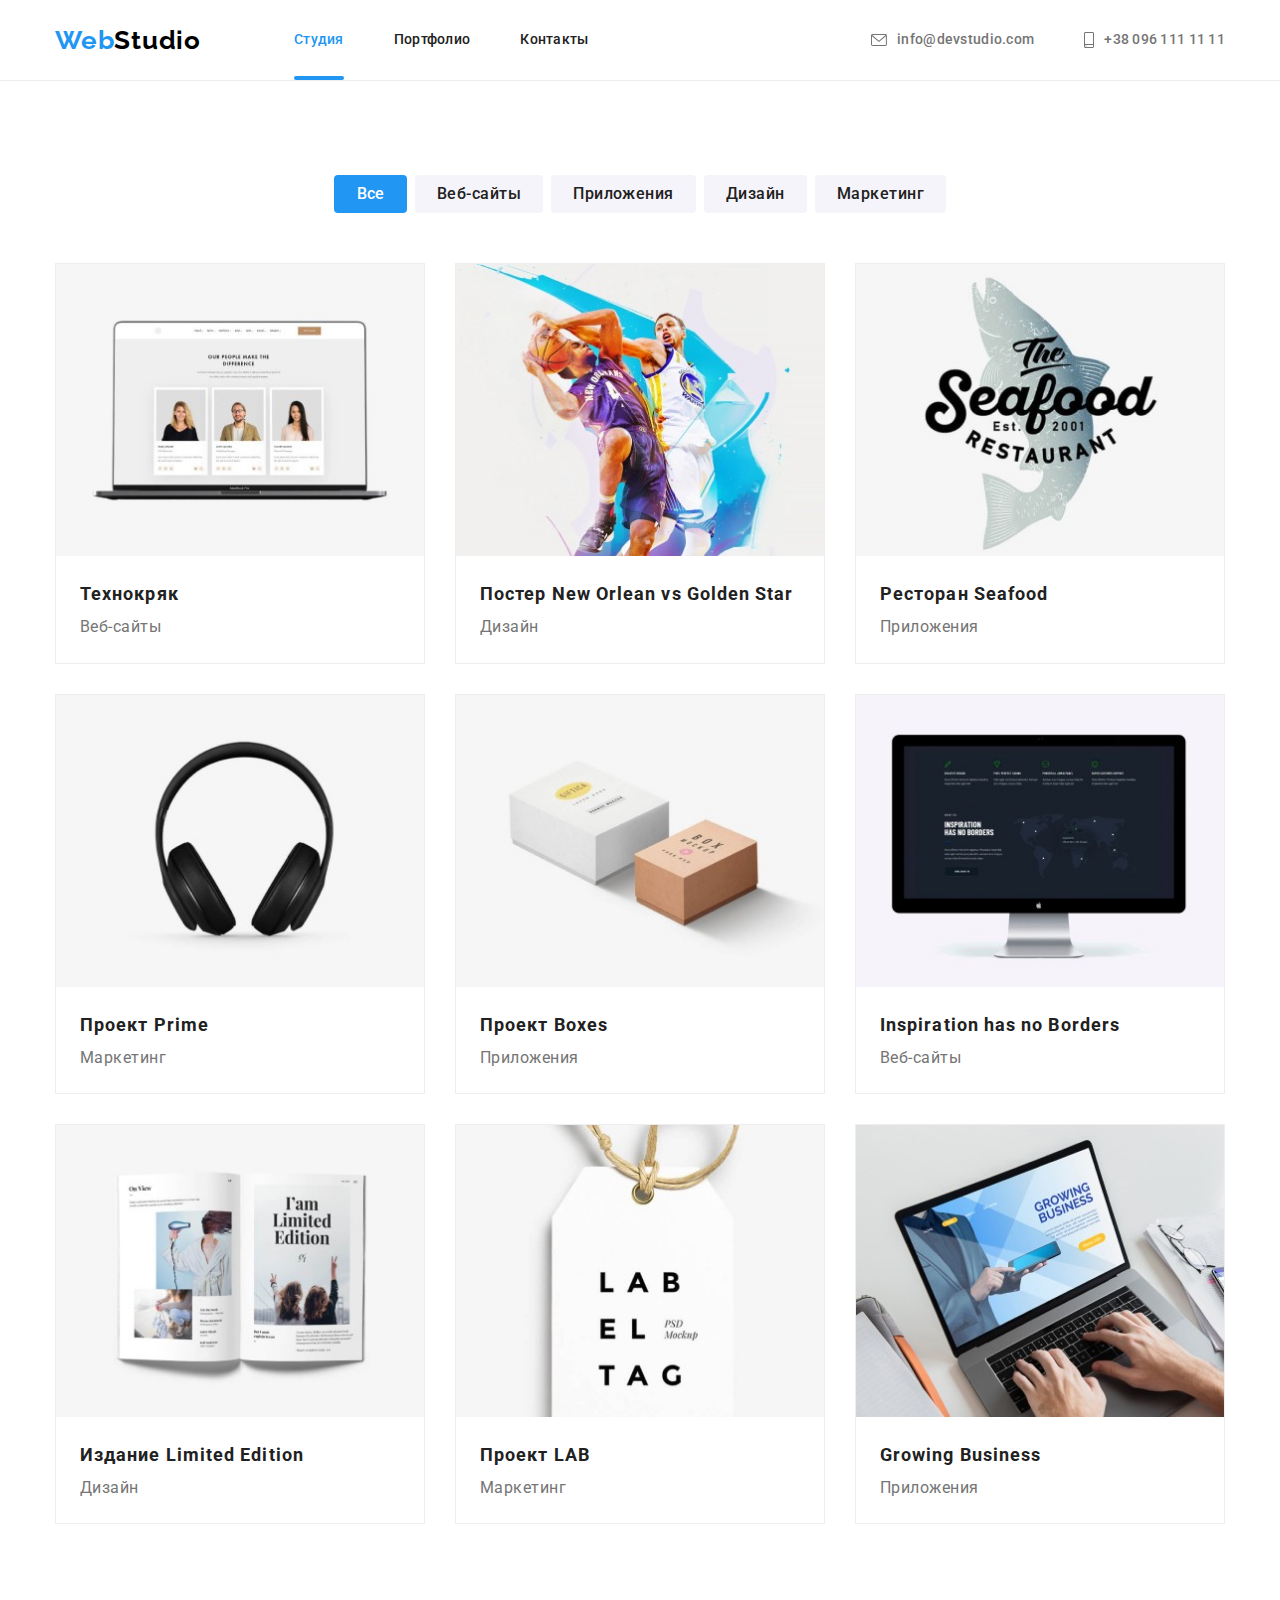
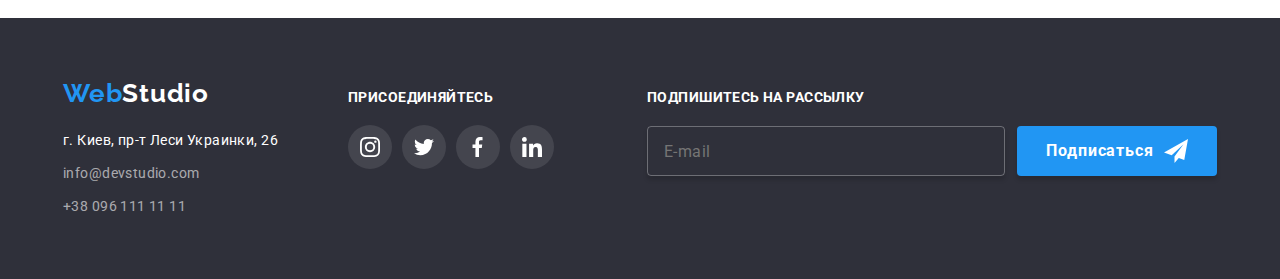
==== commit 914bf3de: "підготовлена робота до здачі дз" ====
--- a/portfolio.html
+++ b/portfolio.html
@@ -18,50 +18,103 @@
 </head>
 <body>
     
-<!-- <header class="heder">
-
-    <div class="header-container container">
-
-        <nav class="header-navigation">
-
-            <a class="logo link" href="/" lang="en"> Web<span class="logo--black">Studio</span></a>
-
-            <ul  class="header-navigation__list list">
-                <li class="header-navigation__item"> 
-                    <a href="index.html" class="header-navigation__link"> Студия </a>
-                </li>
-                <li class="header-navigation__item"> 
-                    <a href="/" class="header-navigation__link header-navigation__link--current"> Портфолио </a>
-                </li>
-                <li class="header-navigation__item">
-                     <a href="/" class="header-navigation__link"> Контакты </a>
+    <header class="header">
+
+        <div class="header-container container">
+
+            <nav class="header-navigation">
+
+                <a class="logo" href="/" lang="en"> Web<span class="logo--black">Studio</span></a>
+
+                <ul  class="header-navigation__list list">
+                    
+                    <li class="header-navigation__item"> 
+                        <a href="/" class="header-navigation__link header-navigation__link--current"> Студия </a>
                     </li>
-            </ul>
-         </nav>
-
-         <ul class="header-contacts list">
-            <li class="header-contacts__item"> 
-                <a class="header-contacts__link" href="mailto:info@devstudio.com"> 
-                <svg class="header-contacts__icon" width="16" height="12">
-                    <use href="./images/svg/symbol-defs.svg#icon-envelope"></use>
-                </svg>
-                info@devstudio.com 
-                </a>
-            </li>
-
-            <li class="header-contacts__item">
-                <a class="header-contacts__link" href="tel:+380961111111">
-                <svg class="header-contacts__icon" width="10" height="16">
-                    <use href="./images/svg/symbol-defs.svg#icon-smartphone"></use>
-                </svg>
-                 +38 096 111 11 11 
-                </a>
-            </li>
-        </ul>
-    </div>
-
-</header> -->
-
+
+                    <li class="header-navigation__item"> 
+                        <a href="portfolio.html" class="header-navigation__link"> Портфолио </a>
+                    </li>
+
+                    <li class="header-navigation__item"> 
+                        <a href="/" class="header-navigation__link"> Контакты </a>
+                    </li>
+                </ul>
+            </nav>
+
+                <ul class="header-contacts list">
+                    <li class="header-contacts__item"> 
+                        <a class="header-contacts__link" href="mailto:info@devstudio.com"> 
+                        <svg class="header-contacts__icon" width="16" height="12">
+                            <use href="./images/svg/symbol-defs.svg#icon-envelope"></use>
+                        </svg>
+                        info@devstudio.com 
+                        </a>
+                    </li>
+
+                    <li class="header-contacts__item">
+                        <a class="header-contacts__link" href="tel:+380961111111">
+                        <svg class="header-contacts__icon" width="10" height="16">
+                            <use href="./images/svg/symbol-defs.svg#icon-smartphone"></use>
+                        </svg>
+                         +38 096 111 11 11 
+                        </a>
+                    </li>
+                </ul>
+
+                <button class="button-tel-menu"
+                data-menu-button
+                aria-expanded="true"
+                aria-label="Кнопка открытия меню"
+                >
+
+                <svg width="40" height="40">
+                    <use class="icon-menu" href="./images/svg/symbol-defs.svg#icon-menu"></use>
+                    <use class="icon-close" href="./images/svg/symbol-defs.svg#icon-close"></use>
+                  </svg>
+                </button>
+
+                <div class="mobil-menu-wraper" data-menu>
+
+                    <ul class="mobil-menu__list list">
+                        <li class="mobil-menu__item">
+                          <a class="mobil-menu__link" href="./index.html">Студия</a>
+                        </li>
+                        <li class="mobil-menu__item">
+                          <a class="mobil-menu__link mobil-menu__link--current" href="./portfolio.html">Портфолио</a>
+                        </li>
+                        <li class="mobil-menu__item">
+                          <a class="mobil-menu__link" href="">Контакты</a>
+                        </li>
+                      </ul>
+
+                      <ul class="mobil-menu-address list">
+                        <li class="mobil-menu-address__item">
+                          <a
+                            class="mobil-menu-address__link mobil-menu-address--current"
+                            href="tel:+380961111111">
+                            +38 096 111 11 11</a>
+                        </li>
+                        
+                        <li class="mobil-menu-address__item">
+                          <a class="mobil-menu-address__link" href="mailto:info@devstudio.com">
+                            info@devstudio.com
+                          </a>
+                        </li>
+                      </ul>
+
+                    <ul>
+                        <li></li>
+                        <li></li>
+                        <li></li>
+                    </ul>
+                  
+
+
+                </div>
+        </div>
+
+    </header>
 
 <main>
 
--- a/css/main.min.css
+++ b/css/main.min.css
@@ -1,2 +1,2 @@
-:root{--style-basis:#212121;--style-text:#757575;--style-fon-white:#FFFFFF;--style-blue:#2196F3;--style-black:#000000;--style-button:#F5F4FA;--style-button-secondary:#188ce8;--fon-titl-adr:#2F303A;--br-pr-style: #EEEEEE;--social-st:#AFB1B8;--animation: 250ms cubic-bezier(0.4, 0, 0.2, 1)}.visually-hidden{position:absolute;width:1px;height:1px;margin:-1px;border:0;padding:0;white-space:nowrap;-webkit-clip-path:inset(100%);clip-path:inset(100%);clip:rect(0 0 0 0);overflow:hidden}body{color:var(--style-basis);background-color:var(--style-fon-white);font-family:Roboto, sans-serif}.container{margin-left:auto;margin-right:auto;padding-left:15px;padding-right:15px}@media screen and (min-width: 480px){.container{width:480px}}@media screen and (min-width: 768px){.container{width:768px}}@media screen and (min-width: 1200px){.container{width:1200px}}.section{padding-top:60px;padding-bottom:60px}@media screen and (min-width: 1200px){.section{padding-top:94px;padding-bottom:94px}}h1,h2,h3,ul,p{margin:0}.section.no-padding{padding-top:0px}.list{margin:0;padding:0;list-style:none}.logo{margin-right:93px;padding-top:24px;padding-bottom:24px;color:var(--style-blue);font-family:Raleway, sans-serif;font-weight:700;font-size:26px;line-height:1.19;letter-spacing:0.03em;text-decoration:none}.logo-footer{display:-webkit-box;display:-ms-flexbox;display:flex;margin:0;padding:0;margin-bottom:20px}@media screen and (max-width: 1200px){.logo-footer{-webkit-box-pack:center;-ms-flex-pack:center;justify-content:center}}.logo--black{color:var(--style-black)}.logo-footer--white{color:var(--style-fon-white)}.button-title{display:inline-block;border:1px solid transparent;border-radius:4px;padding:10px 32px;min-width:200px;font-family:Roboto, sans-serif;font-weight:700;font-size:16px;line-height:1.88;letter-spacing:0.06em;text-align:center;cursor:pointer;color:var(--style-fon-white);background:var(--style-blue);-webkit-transition:background-color var(--animation);transition:background-color var(--animation)}.button-title:hover,.button-title:focus{background-color:var(--style-button-secondary)}.button-nav{display:-webkit-box;display:-ms-flexbox;display:flex;-webkit-box-pack:start;-ms-flex-pack:start;justify-content:start;-ms-flex-wrap:wrap;flex-wrap:wrap;margin-bottom:40px;padding-left:0}@media screen and (min-width: 768px){.button-nav{margin-bottom:30px;-webkit-box-pack:center;-ms-flex-pack:center;justify-content:center}}@media screen and (min-width: 1200px){.button-nav{margin-bottom:50px}}.button-list:not(:last-child){margin-right:8px}.button-list:nth-child(1),.button-list:nth-child(3){margin-bottom:15px}@media screen and (min-width: 768px){.button-list:nth-child(1),.button-list:nth-child(3){margin-bottom:0}}.button-one{display:inline-block;border:none;border-radius:4px;padding:6px 22px;min-width:73px;color:var(--style-fon-white);background-color:var(--style-blue);font-family:Roboto, sans-serif;font-weight:500;font-size:16px;line-height:1.63;cursor:pointer;-webkit-transition:-webkit-box-shadow var(--animation);transition:-webkit-box-shadow var(--animation);transition:box-shadow var(--animation);transition:box-shadow var(--animation), -webkit-box-shadow var(--animation)}.button-one:hover,.button-one:focus{-webkit-box-shadow:0px 3px 1px rgba(0,0,0,0.1),0px 1px 2px rgba(0,0,0,0.08),0px 2px 2px rgba(0,0,0,0.12);box-shadow:0px 3px 1px rgba(0,0,0,0.1),0px 1px 2px rgba(0,0,0,0.08),0px 2px 2px rgba(0,0,0,0.12)}.button{display:inline-block;border:none;border-radius:4px;padding:6px 22px;min-width:103px;color:var(--style-basis);background-color:var(--style-button);font-family:Roboto, sans-serif;font-weight:500;font-size:16px;line-height:1.63;letter-spacing:0.03em;cursor:pointer;-webkit-transition:background-color var(--animation),color var(--animation),-webkit-box-shadow var(--animation);transition:background-color var(--animation),color var(--animation),-webkit-box-shadow var(--animation);transition:background-color var(--animation),color var(--animation),box-shadow var(--animation);transition:background-color var(--animation),color var(--animation),box-shadow var(--animation),-webkit-box-shadow var(--animation)}.button:hover,.button:focus{background-color:var(--style-blue);color:var(--style-fon-white);-webkit-box-shadow:0px 3px 1px rgba(0,0,0,0.1),0px 1px 2px rgba(0,0,0,0.08),0px 2px 2px rgba(0,0,0,0.12);box-shadow:0px 3px 1px rgba(0,0,0,0.1),0px 1px 2px rgba(0,0,0,0.08),0px 2px 2px rgba(0,0,0,0.12)}.button-tel-menu{margin:0;margin-left:auto;padding:0;border:0;background-color:transparent;fill:var(--style-basis)}@media screen and (min-width: 768px){.button-tel-menu{display:none}}.button-tel-menu .icon-close{opacity:0}.backdrop{position:fixed;top:0;left:0;width:100%;height:100%;background-color:rgba(0,0,0,0.2);-webkit-transition:opacity var(--animation),visibility var(--animation);transition:opacity var(--animation),visibility var(--animation)}.backdrop.is-hidden{opacity:0;visibility:hidden;pointer-events:none}.modal-wrapper{position:absolute;top:50%;left:50%;-webkit-transform:translate(-50%, -50%);transform:translate(-50%, -50%);width:528px;padding:40px;z-index:10;background-color:var(--style-fon-white);border-radius:4px;-webkit-box-shadow:0px 1px 3px rgba(0,0,0,0.12),0px 1px 1px rgba(0,0,0,0.14),0px 2px 1px rgba(0,0,0,0.2);box-shadow:0px 1px 3px rgba(0,0,0,0.12),0px 1px 1px rgba(0,0,0,0.14),0px 2px 1px rgba(0,0,0,0.2)}.modal-btn{position:absolute;top:8px;right:8px;display:-webkit-box;display:-ms-flexbox;display:flex;-webkit-box-align:center;-ms-flex-align:center;align-items:center;-webkit-box-pack:center;-ms-flex-pack:center;justify-content:center;width:30px;height:30px;padding:0;border:1px solid rgba(0,0,0,0.1);border-radius:50%;fill:currentColor;background-color:transparent;cursor:pointer;-webkit-transition:color var(--animation);transition:color var(--animation)}.modal-btn:hover,.modal-btn:focus{color:var(--style-blue)}.modal-title{display:-webkit-box;display:-ms-flexbox;display:flex;-webkit-box-pack:center;-ms-flex-pack:center;justify-content:center;-webkit-box-align:center;-ms-flex-align:center;align-items:center;margin-bottom:12px;font-weight:700;font-size:20px;line-height:1.15;letter-spacing:0.03em;color:var(--style-basis)}.modal-form{text-align:center}.form-modal-group{display:block;text-align:left;margin-bottom:10px}.form-modal-label{display:inline-block;margin-bottom:4px;font-weight:400;font-size:12px;line-height:1.17;letter-spacing:0.01em;color:var(--style-text)}.form-modal-conteiner{position:relative;display:block}.form-modal-icon{display:-webkit-box;display:-ms-flexbox;display:flex;width:100%;height:40px;padding:12px 42px;color:var(--style-basis);border:1px solid rgba(33,33,33,0.2);border-radius:4px;cursor:pointer;-webkit-transition:border-color var(--animation);transition:border-color var(--animation)}.form-modal-group:focus-within .form-modal-icon,.form-modal-group:focus-within .form-comments{outline:0;border-color:var(--style-blue)}.form-modal-icon:hover,.form-comments:hover{border-color:var(--style-blue)}.form-img{position:absolute;top:50%;left:12px;-webkit-transform:translateY(-50%);transform:translateY(-50%);color:var(--style-basis);fill:currentColor;-webkit-transition:color var(--animation);transition:color var(--animation)}.form-modal-group:focus-within .form-img{color:var(--style-blue)}.form-img:hover{color:var(--style-blue)}.form-modal-group.comments{margin-bottom:20px}.form-comments{display:-webkit-box;display:-ms-flexbox;display:flex;width:100%;height:120px;padding:12px 16px;resize:none;color:rgba(117,117,117,0.5);border:1px solid rgba(33,33,33,0.2);border-radius:4px;-webkit-transition:border-color var(--animation);transition:border-color var(--animation)}.form-checkbox{display:-webkit-box;display:-ms-flexbox;display:flex;-webkit-box-pack:center;-ms-flex-pack:center;justify-content:center;-webkit-box-align:center;-ms-flex-align:center;align-items:center;margin-bottom:30px}.checkbox-conteiner{position:relative;display:block;width:16px;height:15px;margin-right:7px;cursor:pointer}.checkbox-img-one{position:absolute;display:block;top:0;left:0;width:16px;height:15px;-webkit-box-pack:center;-ms-flex-pack:center;justify-content:center;-webkit-box-align:center;-ms-flex-align:center;align-items:center;border-radius:2px;opacity:0;-webkit-transform:scale(0.2);transform:scale(0.2);-webkit-transition:opacity var(--animation),background-color var(--animation),-webkit-transform var(--animation);transition:opacity var(--animation),background-color var(--animation),-webkit-transform var(--animation);transition:transform var(--animation),opacity var(--animation),background-color var(--animation);transition:transform var(--animation),opacity var(--animation),background-color var(--animation),-webkit-transform var(--animation)}.input-checkbox:checked+.checkbox-img-one{opacity:1;-webkit-transform:scale(1);transform:scale(1);background-color:var(--style-blue)}.checkbox-img-two{position:absolute;display:block;top:0;left:0;width:16px;height:15px;border:2px solid var(--style-basis);border-radius:2px;-webkit-transition:border-color var(--animation);transition:border-color var(--animation)}.input-checkbox:focus ~ .checkbox-img-two,.input-checkbox:hover ~ .checkbox-img-two{border-color:var(--style-blue)}.checkbox-text{font-weight:400;font-size:14px;line-height:1.7;letter-spacing:0.03em;color:var(--style-text)}.checkbox-text-link{font-weight:400;font-size:14px;line-height:1.7;letter-spacing:0.03em;-webkit-text-decoration-line:underline;text-decoration-line:underline;color:var(--style-blue)}.ok-btn{min-width:200px;padding:10px 55px 10px 56px;font-weight:700;font-size:16px;line-height:1.88;letter-spacing:0.06em;color:var(--style-fon-white);background-color:var(--style-blue);cursor:pointer;-webkit-box-shadow:0px 4px 4px rgba(0,0,0,0.15);box-shadow:0px 4px 4px rgba(0,0,0,0.15);border-width:0;border-radius:4px;-webkit-transition:background-color var(--animation);transition:background-color var(--animation)}.ok-btn:hover,.ok-btn:focus{background-color:#188CE8}.socials{display:-webkit-box;display:-ms-flexbox;display:flex;-webkit-box-pack:center;-ms-flex-pack:center;justify-content:center;-webkit-box-align:center;-ms-flex-align:center;align-items:center;padding-left:0;margin:0}.socials__item:not(:last-child){margin-right:10px}.socials__link{display:-webkit-box;display:-ms-flexbox;display:flex;-webkit-box-pack:center;-ms-flex-pack:center;justify-content:center;-webkit-box-align:center;-ms-flex-align:center;align-items:center;width:44px;height:44px;background-color:var(--style-fon-white);color:var(--social-st);fill:currentColor;-webkit-transition:background-color var(--animation),fill var(--animation);transition:background-color var(--animation),fill var(--animation);border-radius:50%}.socials__link:hover,.socials__link:focus{background-color:var(--style-blue);color:var(--style-fon-white)}.socials__icon{fill:currentColor;-webkit-transition:fill var(--animation);transition:fill var(--animation)}@media screen and (max-width: 1200px){.socials-footer{text-align:center}}@media screen and (min-width: 1200px){.socials-footer{margin-left:70px}}.socials-footer_name{margin-bottom:20px;font-weight:700;font-size:14px;line-height:16px;letter-spacing:0.03em;text-transform:uppercase;color:var(--style-fon-white)}.socials-footer__link{background-color:rgba(255,255,255,0.1);color:var(--style-fon-white);-webkit-transition:background-color var(--animation);transition:background-color var(--animation)}@media screen and (max-width: 1200px){.form-footer{text-align:center}}.form-footer .form-title{margin-bottom:20px;font-weight:700;font-size:14px;line-height:1.14;letter-spacing:0.03em;text-transform:uppercase;color:var(--style-fon-white)}.contact-form{display:-webkit-box;display:-ms-flexbox;display:flex;-webkit-box-orient:vertical;-webkit-box-direction:normal;-ms-flex-direction:column;flex-direction:column}@media screen and (min-width: 1200px){.contact-form{-webkit-box-orient:horizontal;-webkit-box-direction:normal;-ms-flex-direction:row;flex-direction:row}}.contact-input{margin-bottom:20px;padding:15px 16px;width:450px;overflow:hidden;font-size:16px;line-height:1.25;letter-spacing:0.03em;color:rgba(255,255,255,0.6);background-color:transparent;border:1px solid rgba(255,255,255,0.3);-webkit-box-shadow:0px 4px 4px rgba(0,0,0,0.15);box-shadow:0px 4px 4px rgba(0,0,0,0.15);border-radius:4px}@media screen and (min-width: 768px){.contact-input{margin-left:auto;margin-right:auto}}@media screen and (min-width: 1200px){.contact-input{width:358px;margin-right:12px}}.footer-btn{margin-left:auto;margin-right:auto}.contact-btn{height:50px;width:200px;padding:0;margin-left:auto;margin-right:auto;display:-webkit-inline-box;display:-ms-inline-flexbox;display:inline-flex;-webkit-box-pack:center;-ms-flex-pack:center;justify-content:center;-webkit-box-align:center;-ms-flex-align:center;align-items:center;text-align:center;font-weight:700;font-size:16px;line-height:1.88;letter-spacing:0.06em;cursor:pointer;color:var(--style-fon-white);background-color:var(--style-blue);-webkit-box-shadow:0px 4px 4px rgba(0,0,0,0.15);box-shadow:0px 4px 4px rgba(0,0,0,0.15);border-radius:4px;border-width:0;-webkit-transition:background-color var(--animation);transition:background-color var(--animation)}.contact-btn:hover,.contact-btn:focus{background-color:#188CE8}.contact-btn-footer{display:-webkit-box;display:-ms-flexbox;display:flex;-webkit-box-pack:center;-ms-flex-pack:center;justify-content:center;-webkit-box-align:center;-ms-flex-align:center;align-items:center}.contact-icon{margin-left:10px}.header{position:relative;display:block;top:0;left:0;width:100%;background-color:var(--style-fon-white);border-bottom:1px solid #ececec}.header-container{display:-webkit-box;display:-ms-flexbox;display:flex;height:60px}@media screen and (min-width: 768px){.header-container{height:80px}}.header-navigation{display:-webkit-box;display:-ms-flexbox;display:flex;-webkit-box-align:center;-ms-flex-align:center;align-items:center}.header-navigation__list{display:none}@media screen and (min-width: 768px){.header-navigation__list{display:-webkit-box;display:-ms-flexbox;display:flex;-webkit-box-align:center;-ms-flex-align:center;align-items:center;font-weight:500;font-size:14px;line-height:1.14;letter-spacing:0.02em}}.header-navigation__item{margin-right:50px;-webkit-box-align:center;-ms-flex-align:center;align-items:center}.header-navigation__item:last-child{margin-right:0px}.header-navigation__link{position:relative;display:block;padding-top:32px;padding-bottom:32px;color:var(--style-basis);-webkit-transition:color var(--animation);transition:color var(--animation);text-decoration:none}.header-navigation__link:hover,.header-navigation__link:focus{color:var(--style-blue)}.header-navigation__link--current{color:var(--style-blue)}.header-navigation__link--current::after{position:absolute;content:"";bottom:0;left:0;display:block;width:100%;height:4px;background-color:var(--style-blue);border-radius:2px}.header-contacts{display:none}@media screen and (min-width: 768px){.header-contacts{display:-webkit-box;display:-ms-flexbox;display:flex;margin-left:auto;-webkit-box-align:center;-ms-flex-align:center;align-items:center;font-weight:500;font-size:14px;line-height:1.14;letter-spacing:0.02em}}.header-contacts__item:not(:last-child){margin-right:50px}.header-contacts__link{display:-webkit-box;display:-ms-flexbox;display:flex;padding-top:32px;padding-bottom:32px;-webkit-box-align:center;-ms-flex-align:center;align-items:center;color:var(--style-text);-webkit-transition:color var(--animation),fill var(--animation);transition:color var(--animation),fill var(--animation);text-decoration:none}.header-contacts__link:hover,.header-contacts__link:focus{color:var(--style-blue)}.header-contacts__icon{margin-right:10px;-webkit-box-align:center;-ms-flex-align:center;align-items:center;fill:currentColor}.header-contacts__icon:hover,.header-contacts__icon:focus{color:var(--style-blue)}.hero{max-width:1600px;height:400px;margin-left:auto;margin-right:auto;padding-top:118px;padding-bottom:118px;text-align:center;background-image:-webkit-gradient(linear, left top, left bottom, from(rgba(47,48,58,0.4)), to(rgba(47,48,58,0.4))),url(../images/hero/header-img-mob-480.jpg);background-image:linear-gradient(rgba(47,48,58,0.4), rgba(47,48,58,0.4)),url(../images/hero/header-img-mob-480.jpg);background-repeat:no-repeat;background-position:center;background-size:cover}@media (min-device-pixel-ratio: 2), (-webkit-min-device-pixel-ratio: 2), (min-resolution: 2dppx){.hero{background-image:-webkit-gradient(linear, left top, left bottom, from(rgba(47,48,58,0.4)), to(rgba(47,48,58,0.4))),url(../images/hero/header-img-mob-480@2x.jpg);background-image:linear-gradient(rgba(47,48,58,0.4), rgba(47,48,58,0.4)),url(../images/hero/header-img-mob-480@2x.jpg)}}@media screen and (min-width: 768px){.hero{background-image:-webkit-gradient(linear, left top, left bottom, from(rgba(47,48,58,0.4)), to(rgba(47,48,58,0.4))),url(../images/hero/header-img-tab-768.jpg);background-image:linear-gradient(rgba(47,48,58,0.4), rgba(47,48,58,0.4)),url(../images/hero/header-img-tab-768.jpg)}}@media screen and (min-width: 768px) and (min-device-pixel-ratio: 2), screen and (min-width: 768px) and (-webkit-min-device-pixel-ratio: 2), screen and (min-width: 768px) and (min-resolution: 2dppx){.hero{background-image:linear-gradient rgba(47,48,58,0.4),rgba(47,48,58,0.4),url(../images/hero/header-img-tab-768@2x.jpg)}}@media screen and (min-width: 1200px){.hero{height:600px;padding-top:200x;padding-bottom:200px;background-image:-webkit-gradient(linear, left top, left bottom, from(rgba(47,48,58,0.4)), to(rgba(47,48,58,0.4))),url(../images/hero/header-img-desk-1200.jpg);background-image:linear-gradient(rgba(47,48,58,0.4), rgba(47,48,58,0.4)),url(../images/hero/header-img-desk-1200.jpg)}}@media screen and (min-width: 1200px) and (min-device-pixel-ratio: 2), screen and (min-width: 1200px) and (-webkit-min-device-pixel-ratio: 2), screen and (min-width: 1200px) and (min-resolution: 2dppx){.hero{height:600px;padding-top:200x;padding-bottom:200px;background-image:linear-gradient rgba(47,48,58,0.4),rgba(47,48,58,0.4),url(../images/hero/header-img-desk-1200@2x.jpg)}}.hero__name{margin-top:0;margin-bottom:30px;margin-right:auto;margin-left:auto;max-width:360px;text-align:center;color:var(--style-fon-white);font-weight:900;font-size:26px;line-height:1.62;letter-spacing:0.06em;text-transform:uppercase}@media screen and (min-width: 1200px){.hero__name{font-size:44px;line-height:1.36;max-width:696px}}@media screen and (min-width: 768px){.features__list{display:-webkit-box;display:-ms-flexbox;display:flex;-ms-flex-wrap:wrap;flex-wrap:wrap}}@media screen and (min-width: 1200px){.features__list{display:-webkit-box;display:-ms-flexbox;display:flex;-ms-flex-wrap:nowrap;flex-wrap:nowrap}}.features__item{-ms-flex-preferred-size:calc((100% - 30px) / 2);flex-basis:calc((100% - 30px) / 2)}.features__item:not(:last-child){margin-bottom:30px}@media screen and (min-width: 768px){.features__item:nth-child(odd){margin-right:30px}}@media screen and (min-width: 768px){.features__item:nth-child(3){margin-bottom:0}}@media screen and (min-width: 1200px){.features__item:not(:last-child){margin-right:30px;margin-bottom:0}}.features__icon{display:-webkit-box;display:-ms-flexbox;display:flex;-webkit-box-pack:center;-ms-flex-pack:center;justify-content:center;-webkit-box-align:center;-ms-flex-align:center;align-items:center;margin-bottom:30px;width:100%;height:120px;color:var(--style-basis);background-color:var(--style-button);border-radius:4px}.features__img{fill:currentColor}.features__name{margin-bottom:10px;font-weight:700;font-size:14px;line-height:1.14;letter-spacing:0.03em;text-transform:uppercase;text-align:center}@media screen and (min-width: 768px){.features__name{text-align:left}}.features__text{color:var(--style-text);font-size:14px;line-height:1.71;letter-spacing:0.03em}.work{display:none}@media screen and (min-width: 1200px){.work{display:block}}.work__name{margin-bottom:50px;font-weight:700;font-size:36px;line-height:1.17;letter-spacing:0.03em;text-align:center}.work__list{display:-webkit-box;display:-ms-flexbox;display:flex;-webkit-box-pack:justify;-ms-flex-pack:justify;justify-content:space-between}.work__item{position:relative;z-index:1;margin-right:30px}.work__item:last-child{margin-right:0px}.work__images{display:block;max-width:100%;height:auto}.work__text{position:absolute;bottom:0;left:0;width:100%;height:70px;display:-webkit-box;display:-ms-flexbox;display:flex;-webkit-box-pack:center;-ms-flex-pack:center;justify-content:center;-webkit-box-align:center;-ms-flex-align:center;align-items:center;color:var(--style-fon-white);background-color:rgba(47,48,58,0.8);font-weight:700;font-size:14px;line-height:1.14;text-align:center;letter-spacing:0.03em;text-transform:uppercase}.team{text-align:center;background-color:var(--style-button)}.team__title{margin-bottom:30px;font-weight:700;font-size:28px;line-height:1.18;letter-spacing:0.03em;text-align:center}@media screen and (min-width: 1200px){.team__title{margin-bottom:50px;font-size:36px;line-height:1.17}}.team__list{-webkit-box-pack:justify;-ms-flex-pack:justify;justify-content:space-between}@media screen and (min-width: 768px){.team__list{display:-webkit-box;display:-ms-flexbox;display:flex;-ms-flex-wrap:wrap;flex-wrap:wrap;margin:-15px}}@media screen and (min-width: 1200px){.team__list{-ms-flex-wrap:nowrap;flex-wrap:nowrap;margin:0}}.team__item{background-color:var(--style-fon-white);-webkit-box-shadow:0px 1px 3px rgba(0,0,0,0.12),0px 1px 1px rgba(0,0,0,0.14),0px 2px 1px rgba(0,0,0,0.2);box-shadow:0px 1px 3px rgba(0,0,0,0.12),0px 1px 1px rgba(0,0,0,0.14),0px 2px 1px rgba(0,0,0,0.2);border-radius:0px 0px 4px 4px}@media screen and (min-width: 768px) and (max-width: 1199px){.team__item{-ms-flex-preferred-size:calc((100% - 60px) / 2);flex-basis:calc((100% - 60px) / 2);margin:15px}}@media screen and (max-width: 767px){.team__item:not(:last-child){margin-bottom:30px}}@media screen and (min-width: 1200px){.team__item:not(:last-child){margin-right:30px;margin-bottom:0}}.team__images{display:block;max-width:100%;height:auto}.team--side{padding-top:30px;padding-bottom:24px}@media screen and (min-width: 1200px){.team--side{padding-bottom:30px}}.team__name{margin-bottom:10px;font-weight:500;font-size:16px;line-height:1.19;letter-spacing:0.03em}.team__text{margin-bottom:16px;color:var(--style-text);font-size:16px;line-height:1.19;letter-spacing:0.03em}.gallery__title{margin-bottom:30px;font-weight:700;font-size:28px;line-height:1.18;letter-spacing:0.03em;text-align:center}@media screen and (min-width: 1200px){.gallery__title{margin-bottom:50px;font-size:36px;line-height:1.17}}.gallery__list{display:-webkit-box;display:-ms-flexbox;display:flex;-webkit-box-pack:center;-ms-flex-pack:center;justify-content:center;-webkit-box-align:center;-ms-flex-align:center;align-items:center;-ms-flex-wrap:wrap;flex-wrap:wrap;margin:-15px}@media screen and (min-width: 1200px){.gallery__list{-ms-flex-wrap:nowrap;flex-wrap:nowrap;margin:0}}.gallery__item{-ms-flex-preferred-size:calc((100% - 60px) / 2);flex-basis:calc((100% - 60px) / 2);margin:15px}@media screen and (min-width: 768px){.gallery__item{-ms-flex-preferred-size:calc((100% - 90px) / 3);flex-basis:calc((100% - 90px) / 3)}}@media screen and (min-width: 1200px){.gallery__item{margin:0}}@media screen and (min-width: 1200px){.gallery__item:not(:last-child){margin-right:30px}}.gallery__link{display:-webkit-box;display:-ms-flexbox;display:flex;-webkit-box-pack:center;-ms-flex-pack:center;justify-content:center;-webkit-box-align:center;-ms-flex-align:center;align-items:center;width:100%;height:100%;padding-top:15px;padding-bottom:15px;background-color:var(--style-fon-white);color:var(--social-st);border:1px solid var(--social-st);border-radius:4px;-webkit-transition:border var(--animation) color var(--animation);transition:border var(--animation) color var(--animation)}.gallery__link:hover,.gallery__link:focus{border:1px solid var(--style-blue);color:var(--style-blue)}.gallery__img{fill:currentColor;-webkit-transition:fill var(--animation);transition:fill var(--animation)}.main-portfolio{border-bottom:1px solid #ECECEC}@media screen and (min-width: 768px){.portfolio__list{display:-webkit-box;display:-ms-flexbox;display:flex;-ms-flex-wrap:wrap;flex-wrap:wrap;margin:-15px}}.portfolio__item{background:var(--style-fon-white);border:1px solid var(--br-pr-style)}@media screen and (min-width: 768px){.portfolio__item{margin:15px;-ms-flex-preferred-size:calc((100% - 60px) / 2);flex-basis:calc((100% - 60px) / 2)}}@media screen and (min-width: 1200px){.portfolio__item{-ms-flex-preferred-size:calc((100% - 90px) / 3);flex-basis:calc((100% - 90px) / 3)}}@media screen and (max-width: 768px){.portfolio__item:not(:last-child){margin-bottom:30px}}.portfolio__link{text-decoration:none;height:100%;display:-webkit-box;display:-ms-flexbox;display:flex;-webkit-box-orient:vertical;-webkit-box-direction:normal;-ms-flex-direction:column;flex-direction:column;cursor:pointer;-webkit-transition:-webkit-box-shadow var(--animation);transition:-webkit-box-shadow var(--animation);transition:box-shadow var(--animation);transition:box-shadow var(--animation), -webkit-box-shadow var(--animation)}.portfolio__link :hover,.portfolio__link :focus{-webkit-box-shadow:0px 1px 1px rgba(0,0,0,0.12),0px 4px 4px rgba(0,0,0,0.06),1px 4px 6px rgba(0,0,0,0.16);box-shadow:0px 1px 1px rgba(0,0,0,0.12),0px 4px 4px rgba(0,0,0,0.06),1px 4px 6px rgba(0,0,0,0.16)}.portfolio__images{display:block;max-width:100%;height:auto}.portfolio__group-anamation{position:relative;overflow:hidden}.portfolio__animation-text{display:block;position:absolute;left:0;top:0;width:100%;height:100%;padding:63px 24px;font-weight:400;font-size:18px;line-height:1.56;letter-spacing:0.03em;color:var(--style-fon-white);background-color:rgba(33,150,243,0.9);opacity:0;-webkit-transform:translateY(100%);transform:translateY(100%);-webkit-transition:opacity var(--animation),-webkit-transform var(--animation);transition:opacity var(--animation),-webkit-transform var(--animation);transition:transform var(--animation),opacity var(--animation);transition:transform var(--animation),opacity var(--animation),-webkit-transform var(--animation)}.portfolio__link:hover .portfolio__animation-text,.portfolio__link:focus .portfolio__animation-text{opacity:1;-webkit-transform:translateY(0);transform:translateY(0)}.portfolio__group{padding:20px 24px}.portfolio__name{font-weight:700;font-size:18px;line-height:2;letter-spacing:0.06em;color:var(--style-basis)}.portfolio__text{font-size:16px;line-height:1.88;letter-spacing:0.03em;color:var(--style-text)}.my-adrs{background-color:var(--fon-titl-adr);padding-top:60px;padding-bottom:60px}.adrs-container{display:-webkit-box;display:-ms-flexbox;display:flex;-webkit-box-pack:center;-ms-flex-pack:center;justify-content:center;-webkit-box-orient:vertical;-webkit-box-direction:normal;-ms-flex-direction:column;flex-direction:column}@media screen and (min-width: 1200px){.adrs-container{-webkit-box-orient:horizontal;-webkit-box-direction:normal;-ms-flex-direction:row;flex-direction:row;-webkit-box-align:baseline;-ms-flex-align:baseline;align-items:baseline}}.adr-mobil{margin-bottom:60px}@media screen and (min-width: 768px){.adr-mobil{display:-webkit-box;display:-ms-flexbox;display:flex;-ms-flex-pack:distribute;justify-content:space-around;-webkit-box-align:baseline;-ms-flex-align:baseline;align-items:baseline}}@media screen and (min-width: 1200px){.adr-mobil{margin-bottom:0;margin-right:93px}}@media screen and (max-width: 767px){.adr-group{margin-bottom:60px}}.adrs{margin-bottom:8px;text-align:center;color:var(--style-fon-white);font-size:14px;line-height:1.71;letter-spacing:0.03em;font-style:normal}@media screen and (min-width: 1200px){.adrs{text-align:start;margin-bottom:9px}}.adrs-list:not(:last-child){margin-bottom:8px}@media screen and (min-width: 1200px){.adrs-list:not(:last-child){margin-bottom:9px}}.footer-adrs-list{display:-webkit-box;display:-ms-flexbox;display:flex;-webkit-box-orient:vertical;-webkit-box-direction:normal;-ms-flex-direction:column;flex-direction:column;-webkit-box-align:center;-ms-flex-align:center;align-items:center}@media screen and (min-width: 1200px){.footer-adrs-list{-webkit-box-align:start;-ms-flex-align:start;align-items:start}}.adrs-auth{color:rgba(255,255,255,0.6);font-size:14px;line-height:1.71;letter-spacing:0.03em;font-style:normal;text-decoration:none;-webkit-transition:color var(--animation);transition:color var(--animation)}.adrs-auth:hover,.adrs-auth:focus{color:var(--style-blue)}
+:root{--style-basis:#212121;--style-text:#757575;--style-fon-white:#FFFFFF;--style-blue:#2196F3;--style-black:#000000;--style-button:#F5F4FA;--style-button-secondary:#188ce8;--fon-titl-adr:#2F303A;--br-pr-style: #EEEEEE;--social-st:#AFB1B8;--animation: 250ms cubic-bezier(0.4, 0, 0.2, 1)}.visually-hidden{position:absolute;width:1px;height:1px;margin:-1px;border:0;padding:0;white-space:nowrap;-webkit-clip-path:inset(100%);clip-path:inset(100%);clip:rect(0 0 0 0);overflow:hidden}body{color:var(--style-basis);background-color:var(--style-fon-white);font-family:Roboto, sans-serif}.container{margin-left:auto;margin-right:auto;padding-left:15px;padding-right:15px}@media screen and (min-width: 480px){.container{width:480px}}@media screen and (min-width: 768px){.container{width:768px}}@media screen and (min-width: 1200px){.container{width:1200px}}.section{padding-top:60px;padding-bottom:60px}@media screen and (min-width: 1200px){.section{padding-top:94px;padding-bottom:94px}}h1,h2,h3,ul,p{margin:0}.section.no-padding{padding-top:0px}.list{margin:0;padding:0;list-style:none}.logo{margin-right:88px;padding-top:24px;padding-bottom:24px;color:var(--style-blue);font-family:Raleway, sans-serif;font-weight:700;font-size:26px;line-height:1.19;letter-spacing:0.03em;text-decoration:none}@media screen and (min-width: 1200px){.logo{margin-right:93px}}.logo-footer{display:-webkit-box;display:-ms-flexbox;display:flex;margin:0;padding:0;margin-bottom:20px}@media screen and (max-width: 1200px){.logo-footer{-webkit-box-pack:center;-ms-flex-pack:center;justify-content:center}}.logo--black{color:var(--style-black)}.logo-footer--white{color:var(--style-fon-white)}.button-title{display:inline-block;border:1px solid transparent;border-radius:4px;padding:10px 32px;min-width:200px;font-family:Roboto, sans-serif;font-weight:700;font-size:16px;line-height:1.88;letter-spacing:0.06em;text-align:center;cursor:pointer;color:var(--style-fon-white);background:var(--style-blue);-webkit-transition:background-color var(--animation);transition:background-color var(--animation)}.button-title:hover,.button-title:focus{background-color:var(--style-button-secondary)}.button-nav{display:-webkit-box;display:-ms-flexbox;display:flex;-webkit-box-pack:start;-ms-flex-pack:start;justify-content:start;-ms-flex-wrap:wrap;flex-wrap:wrap;margin-bottom:40px;padding-left:0}@media screen and (min-width: 768px){.button-nav{margin-bottom:30px;-webkit-box-pack:center;-ms-flex-pack:center;justify-content:center}}@media screen and (min-width: 1200px){.button-nav{margin-bottom:50px}}.button-list:not(:last-child){margin-right:8px}.button-list:nth-child(1),.button-list:nth-child(3){margin-bottom:15px}@media screen and (min-width: 768px){.button-list:nth-child(1),.button-list:nth-child(3){margin-bottom:0}}.button-one{display:inline-block;border:none;border-radius:4px;padding:6px 22px;min-width:73px;color:var(--style-fon-white);background-color:var(--style-blue);font-family:Roboto, sans-serif;font-weight:500;font-size:16px;line-height:1.63;cursor:pointer;-webkit-transition:-webkit-box-shadow var(--animation);transition:-webkit-box-shadow var(--animation);transition:box-shadow var(--animation);transition:box-shadow var(--animation), -webkit-box-shadow var(--animation)}.button-one:hover,.button-one:focus{-webkit-box-shadow:0px 3px 1px rgba(0,0,0,0.1),0px 1px 2px rgba(0,0,0,0.08),0px 2px 2px rgba(0,0,0,0.12);box-shadow:0px 3px 1px rgba(0,0,0,0.1),0px 1px 2px rgba(0,0,0,0.08),0px 2px 2px rgba(0,0,0,0.12)}.button{display:inline-block;border:none;border-radius:4px;padding:6px 22px;min-width:103px;color:var(--style-basis);background-color:var(--style-button);font-family:Roboto, sans-serif;font-weight:500;font-size:16px;line-height:1.63;letter-spacing:0.03em;cursor:pointer;-webkit-transition:background-color var(--animation),color var(--animation),-webkit-box-shadow var(--animation);transition:background-color var(--animation),color var(--animation),-webkit-box-shadow var(--animation);transition:background-color var(--animation),color var(--animation),box-shadow var(--animation);transition:background-color var(--animation),color var(--animation),box-shadow var(--animation),-webkit-box-shadow var(--animation)}.button:hover,.button:focus{background-color:var(--style-blue);color:var(--style-fon-white);-webkit-box-shadow:0px 3px 1px rgba(0,0,0,0.1),0px 1px 2px rgba(0,0,0,0.08),0px 2px 2px rgba(0,0,0,0.12);box-shadow:0px 3px 1px rgba(0,0,0,0.1),0px 1px 2px rgba(0,0,0,0.08),0px 2px 2px rgba(0,0,0,0.12)}.button-tel-menu{margin:0;margin-left:auto;padding:0;border:0;cursor:pointer;background-color:transparent;fill:var(--style-basis);-webkit-transition:fill var(--animation);transition:fill var(--animation)}.button-tel-menu:hover,.button-tel-menu:focus{fill:var(--style-blue)}.button-tel-menu.icon-close{opacity:0}.button-tel-menu.is-open{z-index:800}.button-tel-menu.is-open .icon-close{opacity:1;-webkit-transition:opacity var(--animation);transition:opacity var(--animation)}.button-tel-menu.is-open .icon-menu{display:none}@media screen and (min-width: 768px){.button-tel-menu{display:none}}.button-tel-menu .icon-close{opacity:0}.backdrop{position:fixed;top:0;left:0;width:100%;height:100%;background-color:rgba(0,0,0,0.2);-webkit-transition:opacity var(--animation),visibility var(--animation);transition:opacity var(--animation),visibility var(--animation)}.backdrop.is-hidden{opacity:0;visibility:hidden;pointer-events:none}.modal-wrapper{position:absolute;top:50%;left:50%;-webkit-transform:translate(-50%, -50%);transform:translate(-50%, -50%);width:450px;padding:40px;z-index:10;background-color:var(--style-fon-white);border-radius:4px;-webkit-box-shadow:0px 1px 3px rgba(0,0,0,0.12),0px 1px 1px rgba(0,0,0,0.14),0px 2px 1px rgba(0,0,0,0.2);box-shadow:0px 1px 3px rgba(0,0,0,0.12),0px 1px 1px rgba(0,0,0,0.14),0px 2px 1px rgba(0,0,0,0.2)}@media screen and (min-width: 1200px){.modal-wrapper{width:528px}}.modal-btn{position:absolute;top:8px;right:8px;display:-webkit-box;display:-ms-flexbox;display:flex;-webkit-box-align:center;-ms-flex-align:center;align-items:center;-webkit-box-pack:center;-ms-flex-pack:center;justify-content:center;width:30px;height:30px;padding:0;border:1px solid rgba(0,0,0,0.1);border-radius:50%;fill:currentColor;background-color:transparent;cursor:pointer;-webkit-transition:color var(--animation);transition:color var(--animation)}.modal-btn:hover,.modal-btn:focus{color:var(--style-blue)}.modal-title{display:-webkit-box;display:-ms-flexbox;display:flex;-webkit-box-pack:center;-ms-flex-pack:center;justify-content:center;-webkit-box-align:center;-ms-flex-align:center;align-items:center;margin-bottom:12px;font-weight:700;font-size:20px;line-height:1.15;letter-spacing:0.03em;color:var(--style-basis)}.modal-form{text-align:center}.form-modal-group{display:block;text-align:left;margin-bottom:10px}.form-modal-label{display:inline-block;margin-bottom:4px;font-weight:400;font-size:12px;line-height:1.17;letter-spacing:0.01em;color:var(--style-text)}.form-modal-conteiner{position:relative;display:block}.form-modal-icon{display:-webkit-box;display:-ms-flexbox;display:flex;width:100%;height:40px;padding:12px 42px;color:var(--style-basis);border:1px solid rgba(33,33,33,0.2);border-radius:4px;cursor:pointer;-webkit-transition:border-color var(--animation);transition:border-color var(--animation)}.form-modal-group:focus-within .form-modal-icon,.form-modal-group:focus-within .form-comments{outline:0;border-color:var(--style-blue)}.form-modal-icon:hover,.form-comments:hover{border-color:var(--style-blue)}.form-img{position:absolute;top:50%;left:12px;-webkit-transform:translateY(-50%);transform:translateY(-50%);color:var(--style-basis);fill:currentColor;-webkit-transition:color var(--animation);transition:color var(--animation)}.form-modal-group:focus-within .form-img{color:var(--style-blue)}.form-img:hover{color:var(--style-blue)}.form-modal-group.comments{margin-bottom:20px}.form-comments{display:-webkit-box;display:-ms-flexbox;display:flex;width:100%;height:120px;padding:12px 16px;resize:none;color:rgba(117,117,117,0.5);border:1px solid rgba(33,33,33,0.2);border-radius:4px;-webkit-transition:border-color var(--animation);transition:border-color var(--animation)}.form-checkbox{display:-webkit-box;display:-ms-flexbox;display:flex;-webkit-box-pack:center;-ms-flex-pack:center;justify-content:center;-webkit-box-align:center;-ms-flex-align:center;align-items:center;margin-bottom:30px}.checkbox-conteiner{position:relative;display:block;width:16px;height:15px;margin-right:7px;cursor:pointer}.checkbox-img-one{position:absolute;display:block;top:0;left:0;width:16px;height:15px;-webkit-box-pack:center;-ms-flex-pack:center;justify-content:center;-webkit-box-align:center;-ms-flex-align:center;align-items:center;border-radius:2px;opacity:0;-webkit-transform:scale(0.2);transform:scale(0.2);-webkit-transition:opacity var(--animation),background-color var(--animation),-webkit-transform var(--animation);transition:opacity var(--animation),background-color var(--animation),-webkit-transform var(--animation);transition:transform var(--animation),opacity var(--animation),background-color var(--animation);transition:transform var(--animation),opacity var(--animation),background-color var(--animation),-webkit-transform var(--animation)}.input-checkbox:checked+.checkbox-img-one{opacity:1;-webkit-transform:scale(1);transform:scale(1);background-color:var(--style-blue)}.checkbox-img-two{position:absolute;display:block;top:0;left:0;width:16px;height:15px;border:2px solid var(--style-basis);border-radius:2px;-webkit-transition:border-color var(--animation);transition:border-color var(--animation)}.input-checkbox:focus ~ .checkbox-img-two,.input-checkbox:hover ~ .checkbox-img-two{border-color:var(--style-blue)}.checkbox-text{font-weight:400;font-size:12px;line-height:1.17;letter-spacing:0.03em;color:var(--style-text)}@media screen and (min-width: 1200px){.checkbox-text{font-size:14px;line-height:1.7}}.checkbox-text-link{font-weight:400;font-size:12px;line-height:1.17;letter-spacing:0.03em;-webkit-text-decoration-line:underline;text-decoration-line:underline;color:var(--style-blue)}@media screen and (min-width: 1200px){.checkbox-text-link{font-size:14px;line-height:1.7}}.ok-btn{min-width:200px;padding:10px 55px 10px 56px;font-weight:700;font-size:16px;line-height:1.88;letter-spacing:0.06em;color:var(--style-fon-white);background-color:var(--style-blue);cursor:pointer;-webkit-box-shadow:0px 4px 4px rgba(0,0,0,0.15);box-shadow:0px 4px 4px rgba(0,0,0,0.15);border-width:0;border-radius:4px;-webkit-transition:background-color var(--animation);transition:background-color var(--animation)}.ok-btn:hover,.ok-btn:focus{background-color:#188CE8}@media screen and (max-width: 767px){.mobil-menu-wraper{position:absolute;display:-webkit-box;display:-ms-flexbox;display:flex;-webkit-box-orient:vertical;-webkit-box-direction:normal;-ms-flex-direction:column;flex-direction:column;z-index:750;width:100%;height:100vh;left:-100%;top:0;background-color:var(--style-fon-white);padding-left:40px;padding-top:48px;padding-bottom:48px;-webkit-transition:-webkit-transform var(--animation);transition:-webkit-transform var(--animation);transition:transform var(--animation);transition:transform var(--animation), -webkit-transform var(--animation)}.mobil-menu-wraper.is-open{-webkit-transform:translateX(100%);transform:translateX(100%)}}@media screen and (min-width: 768px){.mobil-menu-wraper{display:none}}.mobil-menu__list{margin-bottom:auto}.mobil-menu__item:not(:last-child){margin-bottom:32px}.mobil-menu__link{font-weight:500;font-size:40px;line-height:47px;letter-spacing:0.02em;color:var(--style-basis);-webkit-transition:color var(--animation);transition:color var(--animation);text-decoration:none}.mobil-menu__link:hover,.mobil-menu__link:focus{color:var(--style-blue)}.mobil-menu__link--current{color:var(--style-blue)}.mobil-menu-address{margin-bottom:64px}.mobil-menu-address__item:not(:last-child){margin-bottom:32px}.mobil-menu-address__link{font-weight:500;font-size:24px;line-height:1.17;letter-spacing:0.02em;color:var(--style-text);-webkit-transition:color var(--animation);transition:color var(--animation);text-decoration:none}.mobil-menu-address__link:hover,.mobil-menu-address__link:focus{color:var(--style-blue)}.mobil-menu-address--current{font-size:34px;line-height:1.18;color:var(--style-blue)}.mobil-menu-social{display:-webkit-inline-box;display:-ms-inline-flexbox;display:inline-flex;-ms-flex-wrap:wrap;flex-wrap:wrap}.mobil-menu-social__item:nth-child(odd),.mobil-menu-social__item:nth-child(2){border-right:1px solid rgba(33,33,33,0.2);padding-right:10px;margin-right:10px}.mobile-menu-social__link{font-weight:500;font-size:18px;line-height:1.22;letter-spacing:0.02em;color:var(--style-blue);text-decoration:none}.socials{display:-webkit-box;display:-ms-flexbox;display:flex;-webkit-box-pack:center;-ms-flex-pack:center;justify-content:center;-webkit-box-align:center;-ms-flex-align:center;align-items:center;padding-left:0;margin:0}.socials__item:not(:last-child){margin-right:10px}.socials__link{display:-webkit-box;display:-ms-flexbox;display:flex;-webkit-box-pack:center;-ms-flex-pack:center;justify-content:center;-webkit-box-align:center;-ms-flex-align:center;align-items:center;width:44px;height:44px;background-color:var(--style-fon-white);color:var(--social-st);fill:currentColor;-webkit-transition:background-color var(--animation),fill var(--animation);transition:background-color var(--animation),fill var(--animation);border-radius:50%}.socials__link:hover,.socials__link:focus{background-color:var(--style-blue);color:var(--style-fon-white)}.socials__icon{fill:currentColor;-webkit-transition:fill var(--animation);transition:fill var(--animation)}@media screen and (max-width: 1200px){.socials-footer{text-align:center}}@media screen and (min-width: 1200px){.socials-footer{margin-left:70px}}.socials-footer_name{margin-bottom:20px;font-weight:700;font-size:14px;line-height:16px;letter-spacing:0.03em;text-transform:uppercase;color:var(--style-fon-white)}.socials-footer__link{background-color:rgba(255,255,255,0.1);color:var(--style-fon-white);-webkit-transition:background-color var(--animation);transition:background-color var(--animation)}@media screen and (max-width: 1200px){.form-footer{text-align:center}}.form-footer .form-title{margin-bottom:20px;font-weight:700;font-size:14px;line-height:1.14;letter-spacing:0.03em;text-transform:uppercase;color:var(--style-fon-white)}.contact-form{display:-webkit-box;display:-ms-flexbox;display:flex;-webkit-box-orient:vertical;-webkit-box-direction:normal;-ms-flex-direction:column;flex-direction:column}@media screen and (min-width: 1200px){.contact-form{-webkit-box-orient:horizontal;-webkit-box-direction:normal;-ms-flex-direction:row;flex-direction:row}}.contact-input{margin-bottom:20px;padding:15px 16px;width:450px;height:50px;overflow:hidden;font-size:16px;line-height:1.25;letter-spacing:0.03em;color:rgba(255,255,255,0.6);background-color:transparent;border:1px solid rgba(255,255,255,0.3);-webkit-box-shadow:0px 4px 4px rgba(0,0,0,0.15);box-shadow:0px 4px 4px rgba(0,0,0,0.15);border-radius:4px}@media screen and (min-width: 768px){.contact-input{margin-left:auto;margin-right:auto}}@media screen and (min-width: 1200px){.contact-input{width:358px;margin-bottom:0;margin-right:12px}}.footer-btn{margin-left:auto;margin-right:auto}.contact-btn{height:50px;width:200px;padding:0;margin-left:auto;margin-right:auto;display:-webkit-inline-box;display:-ms-inline-flexbox;display:inline-flex;-webkit-box-pack:center;-ms-flex-pack:center;justify-content:center;-webkit-box-align:center;-ms-flex-align:center;align-items:center;text-align:center;font-weight:700;font-size:16px;line-height:1.88;letter-spacing:0.06em;cursor:pointer;color:var(--style-fon-white);background-color:var(--style-blue);-webkit-box-shadow:0px 4px 4px rgba(0,0,0,0.15);box-shadow:0px 4px 4px rgba(0,0,0,0.15);border-radius:4px;border-width:0;-webkit-transition:background-color var(--animation);transition:background-color var(--animation)}.contact-btn:hover,.contact-btn:focus{background-color:#188CE8}.contact-btn-footer{display:-webkit-box;display:-ms-flexbox;display:flex;-webkit-box-pack:center;-ms-flex-pack:center;justify-content:center;-webkit-box-align:center;-ms-flex-align:center;align-items:center}.contact-icon{margin-left:10px}.header{position:relative;display:block;top:0;left:0;width:100%;background-color:var(--style-fon-white);border-bottom:1px solid #ececec}.header-container{display:-webkit-box;display:-ms-flexbox;display:flex;height:60px}@media screen and (min-width: 768px){.header-container{height:80px}}.header-navigation{display:-webkit-box;display:-ms-flexbox;display:flex;-webkit-box-align:center;-ms-flex-align:center;align-items:center}.header-navigation__list{display:none}@media screen and (min-width: 768px){.header-navigation__list{display:-webkit-box;display:-ms-flexbox;display:flex;-webkit-box-align:center;-ms-flex-align:center;align-items:center;font-weight:500;font-size:14px;line-height:1.14;letter-spacing:0.02em}}.header-navigation__item{margin-right:50px;-webkit-box-align:center;-ms-flex-align:center;align-items:center}.header-navigation__item:last-child{margin-right:0px}.header-navigation__link{position:relative;display:block;padding-top:32px;padding-bottom:32px;color:var(--style-basis);-webkit-transition:color var(--animation);transition:color var(--animation);text-decoration:none}.header-navigation__link:hover,.header-navigation__link:focus{color:var(--style-blue)}.header-navigation__link--current{color:var(--style-blue)}.header-navigation__link--current::after{position:absolute;content:"";bottom:0;left:0;display:block;width:100%;height:4px;background-color:var(--style-blue);border-radius:2px}.header-contacts{display:none}@media screen and (min-width: 768px){.header-contacts{display:-webkit-box;display:-ms-flexbox;display:flex;margin-left:auto;-webkit-box-orient:vertical;-webkit-box-direction:normal;-ms-flex-direction:column;flex-direction:column;-webkit-box-pack:center;-ms-flex-pack:center;justify-content:center}}@media screen and (min-width: 1200px){.header-contacts{-webkit-box-orient:horizontal;-webkit-box-direction:normal;-ms-flex-direction:row;flex-direction:row}}.header-contacts__item{display:-webkit-box;display:-ms-flexbox;display:flex;-webkit-box-align:center;-ms-flex-align:center;align-items:center}.header-contacts__item:not(:last-child){margin-right:50px}@media screen and (min-width: 768px) and (max-width: 1199px){.header-contacts__item:not(:last-child){margin:0;margin-bottom:10px}}.header-contacts__link{display:-webkit-box;display:-ms-flexbox;display:flex;padding-top:32px;padding-bottom:32px;-webkit-box-align:center;-ms-flex-align:center;align-items:center;font-weight:500;font-size:14px;line-height:1.14;letter-spacing:0.02em;color:var(--style-text);-webkit-transition:color var(--animation),fill var(--animation);transition:color var(--animation),fill var(--animation);text-decoration:none}.header-contacts__link:hover,.header-contacts__link:focus{color:var(--style-blue)}@media screen and (min-width: 768px) and (max-width: 1199px){.header-contacts__link{font-size:12px;line-height:1.16;padding:0}}.header-contacts__icon{margin-right:10px;-webkit-box-align:center;-ms-flex-align:center;align-items:center;fill:currentColor}.header-contacts__icon:hover,.header-contacts__icon:focus{color:var(--style-blue)}.hero{max-width:1600px;height:400px;margin-left:auto;margin-right:auto;padding-top:118px;padding-bottom:118px;text-align:center;background-image:-webkit-gradient(linear, left top, left bottom, from(rgba(47,48,58,0.4)), to(rgba(47,48,58,0.4))),url(../images/hero/header-img-mob-480.jpg);background-image:linear-gradient(rgba(47,48,58,0.4), rgba(47,48,58,0.4)),url(../images/hero/header-img-mob-480.jpg);background-repeat:no-repeat;background-position:center;background-size:cover}@media (min-device-pixel-ratio: 2), (-webkit-min-device-pixel-ratio: 2), (min-resolution: 2dppx){.hero{background-image:-webkit-gradient(linear, left top, left bottom, from(rgba(47,48,58,0.4)), to(rgba(47,48,58,0.4))),url(../images/hero/header-img-mob-480@2x.jpg);background-image:linear-gradient(rgba(47,48,58,0.4), rgba(47,48,58,0.4)),url(../images/hero/header-img-mob-480@2x.jpg)}}@media screen and (min-width: 768px){.hero{background-image:-webkit-gradient(linear, left top, left bottom, from(rgba(47,48,58,0.4)), to(rgba(47,48,58,0.4))),url(../images/hero/header-img-tab-768.jpg);background-image:linear-gradient(rgba(47,48,58,0.4), rgba(47,48,58,0.4)),url(../images/hero/header-img-tab-768.jpg)}}@media screen and (min-width: 768px) and (min-device-pixel-ratio: 2), screen and (min-width: 768px) and (-webkit-min-device-pixel-ratio: 2), screen and (min-width: 768px) and (min-resolution: 2dppx){.hero{background-image:linear-gradient rgba(47,48,58,0.4),rgba(47,48,58,0.4),url(../images/hero/header-img-tab-768@2x.jpg)}}@media screen and (min-width: 1200px){.hero{height:600px;padding-top:200px;padding-bottom:200px;background-image:-webkit-gradient(linear, left top, left bottom, from(rgba(47,48,58,0.4)), to(rgba(47,48,58,0.4))),url(../images/hero/header-img-desk-1200.jpg);background-image:linear-gradient(rgba(47,48,58,0.4), rgba(47,48,58,0.4)),url(../images/hero/header-img-desk-1200.jpg)}}@media screen and (min-width: 1200px) and (min-device-pixel-ratio: 2), screen and (min-width: 1200px) and (-webkit-min-device-pixel-ratio: 2), screen and (min-width: 1200px) and (min-resolution: 2dppx){.hero{height:600px;padding-top:200px;padding-bottom:200px;background-image:linear-gradient rgba(47,48,58,0.4),rgba(47,48,58,0.4),url(../images/hero/header-img-desk-1200@2x.jpg)}}.hero__name{margin-top:0;margin-bottom:30px;margin-right:auto;margin-left:auto;max-width:360px;text-align:center;color:var(--style-fon-white);font-weight:900;font-size:26px;line-height:1.62;letter-spacing:0.06em;text-transform:uppercase}@media screen and (min-width: 1200px){.hero__name{font-size:44px;line-height:1.36;max-width:696px}}@media screen and (min-width: 768px){.features__list{display:-webkit-box;display:-ms-flexbox;display:flex;-ms-flex-wrap:wrap;flex-wrap:wrap}}@media screen and (min-width: 1200px){.features__list{display:-webkit-box;display:-ms-flexbox;display:flex;-ms-flex-wrap:nowrap;flex-wrap:nowrap}}.features__item{-ms-flex-preferred-size:calc((100% - 30px) / 2);flex-basis:calc((100% - 30px) / 2)}.features__item:not(:last-child){margin-bottom:30px}@media screen and (min-width: 768px){.features__item:nth-child(odd){margin-right:30px}}@media screen and (min-width: 768px){.features__item:nth-child(3){margin-bottom:0}}@media screen and (min-width: 1200px){.features__item:not(:last-child){margin-right:30px;margin-bottom:0}}.features__icon{display:-webkit-box;display:-ms-flexbox;display:flex;-webkit-box-pack:center;-ms-flex-pack:center;justify-content:center;-webkit-box-align:center;-ms-flex-align:center;align-items:center;margin-bottom:30px;width:100%;height:120px;color:var(--style-basis);background-color:var(--style-button);border-radius:4px}.features__img{fill:currentColor}.features__name{margin-bottom:10px;font-weight:700;font-size:14px;line-height:1.14;letter-spacing:0.03em;text-transform:uppercase;text-align:center}@media screen and (min-width: 768px){.features__name{text-align:left}}.features__text{color:var(--style-text);font-size:14px;line-height:1.71;letter-spacing:0.03em}.work{display:none}@media screen and (min-width: 1200px){.work{display:block}}.work__name{margin-bottom:50px;font-weight:700;font-size:36px;line-height:1.17;letter-spacing:0.03em;text-align:center}.work__list{display:-webkit-box;display:-ms-flexbox;display:flex;-webkit-box-pack:justify;-ms-flex-pack:justify;justify-content:space-between}.work__item{position:relative;z-index:1;margin-right:30px}.work__item:last-child{margin-right:0px}.work__images{display:block;max-width:100%;height:auto}.work__text{position:absolute;bottom:0;left:0;width:100%;height:70px;display:-webkit-box;display:-ms-flexbox;display:flex;-webkit-box-pack:center;-ms-flex-pack:center;justify-content:center;-webkit-box-align:center;-ms-flex-align:center;align-items:center;color:var(--style-fon-white);background-color:rgba(47,48,58,0.8);font-weight:700;font-size:14px;line-height:1.14;text-align:center;letter-spacing:0.03em;text-transform:uppercase}.team{text-align:center;background-color:var(--style-button)}.team__title{margin-bottom:30px;font-weight:700;font-size:28px;line-height:1.18;letter-spacing:0.03em;text-align:center}@media screen and (min-width: 1200px){.team__title{margin-bottom:50px;font-size:36px;line-height:1.17}}.team__list{-webkit-box-pack:justify;-ms-flex-pack:justify;justify-content:space-between}@media screen and (min-width: 768px){.team__list{display:-webkit-box;display:-ms-flexbox;display:flex;-ms-flex-wrap:wrap;flex-wrap:wrap;margin:-15px}}@media screen and (min-width: 1200px){.team__list{-ms-flex-wrap:nowrap;flex-wrap:nowrap;margin:0}}.team__item{background-color:var(--style-fon-white);-webkit-box-shadow:0px 1px 3px rgba(0,0,0,0.12),0px 1px 1px rgba(0,0,0,0.14),0px 2px 1px rgba(0,0,0,0.2);box-shadow:0px 1px 3px rgba(0,0,0,0.12),0px 1px 1px rgba(0,0,0,0.14),0px 2px 1px rgba(0,0,0,0.2);border-radius:0px 0px 4px 4px}@media screen and (min-width: 768px) and (max-width: 1199px){.team__item{-ms-flex-preferred-size:calc((100% - 60px) / 2);flex-basis:calc((100% - 60px) / 2);margin:15px}}@media screen and (max-width: 767px){.team__item:not(:last-child){margin-bottom:30px}}@media screen and (min-width: 1200px){.team__item:not(:last-child){margin-right:30px;margin-bottom:0}}.team__images{display:block;max-width:100%;height:auto}.team--side{padding-top:30px;padding-bottom:24px}@media screen and (min-width: 1200px){.team--side{padding-bottom:30px}}.team__name{margin-bottom:10px;font-weight:500;font-size:16px;line-height:1.19;letter-spacing:0.03em}.team__text{margin-bottom:16px;color:var(--style-text);font-size:16px;line-height:1.19;letter-spacing:0.03em}.gallery__title{margin-bottom:30px;font-weight:700;font-size:28px;line-height:1.18;letter-spacing:0.03em;text-align:center}@media screen and (min-width: 1200px){.gallery__title{margin-bottom:50px;font-size:36px;line-height:1.17}}.gallery__list{display:-webkit-box;display:-ms-flexbox;display:flex;-webkit-box-pack:center;-ms-flex-pack:center;justify-content:center;-webkit-box-align:center;-ms-flex-align:center;align-items:center;-ms-flex-wrap:wrap;flex-wrap:wrap;margin:-15px}@media screen and (min-width: 1200px){.gallery__list{-ms-flex-wrap:nowrap;flex-wrap:nowrap;margin:0}}.gallery__item{-ms-flex-preferred-size:calc((100% - 60px) / 2);flex-basis:calc((100% - 60px) / 2);margin:15px}@media screen and (min-width: 768px){.gallery__item{-ms-flex-preferred-size:calc((100% - 90px) / 3);flex-basis:calc((100% - 90px) / 3)}}@media screen and (min-width: 1200px){.gallery__item{margin:0}}@media screen and (min-width: 1200px){.gallery__item:not(:last-child){margin-right:30px}}.gallery__link{display:-webkit-box;display:-ms-flexbox;display:flex;-webkit-box-pack:center;-ms-flex-pack:center;justify-content:center;-webkit-box-align:center;-ms-flex-align:center;align-items:center;width:100%;height:100%;padding-top:15px;padding-bottom:15px;background-color:var(--style-fon-white);color:var(--social-st);border:1px solid var(--social-st);border-radius:4px;-webkit-transition:border var(--animation) color var(--animation);transition:border var(--animation) color var(--animation)}.gallery__link:hover,.gallery__link:focus{border:1px solid var(--style-blue);color:var(--style-blue)}.gallery__img{fill:currentColor;-webkit-transition:fill var(--animation);transition:fill var(--animation)}.main-portfolio{border-bottom:1px solid #ECECEC}@media screen and (min-width: 768px){.portfolio__list{display:-webkit-box;display:-ms-flexbox;display:flex;-ms-flex-wrap:wrap;flex-wrap:wrap;margin:-15px}}.portfolio__item{background:var(--style-fon-white);border:1px solid var(--br-pr-style)}@media screen and (min-width: 768px){.portfolio__item{margin:15px;-ms-flex-preferred-size:calc((100% - 60px) / 2);flex-basis:calc((100% - 60px) / 2)}}@media screen and (min-width: 1200px){.portfolio__item{-ms-flex-preferred-size:calc((100% - 90px) / 3);flex-basis:calc((100% - 90px) / 3)}}@media screen and (max-width: 768px){.portfolio__item:not(:last-child){margin-bottom:30px}}.portfolio__link{text-decoration:none;height:100%;display:-webkit-box;display:-ms-flexbox;display:flex;-webkit-box-orient:vertical;-webkit-box-direction:normal;-ms-flex-direction:column;flex-direction:column;cursor:pointer;-webkit-transition:-webkit-box-shadow var(--animation);transition:-webkit-box-shadow var(--animation);transition:box-shadow var(--animation);transition:box-shadow var(--animation), -webkit-box-shadow var(--animation)}.portfolio__link :hover,.portfolio__link :focus{-webkit-box-shadow:0px 1px 1px rgba(0,0,0,0.12),0px 4px 4px rgba(0,0,0,0.06),1px 4px 6px rgba(0,0,0,0.16);box-shadow:0px 1px 1px rgba(0,0,0,0.12),0px 4px 4px rgba(0,0,0,0.06),1px 4px 6px rgba(0,0,0,0.16)}.portfolio__images{display:block;max-width:100%;height:auto}.portfolio__group-anamation{position:relative;overflow:hidden}.portfolio__animation-text{display:block;position:absolute;left:0;top:0;width:100%;height:100%;padding:63px 24px;font-weight:400;font-size:18px;line-height:1.56;letter-spacing:0.03em;color:var(--style-fon-white);background-color:rgba(33,150,243,0.9);opacity:0;-webkit-transform:translateY(100%);transform:translateY(100%);-webkit-transition:opacity var(--animation),-webkit-transform var(--animation);transition:opacity var(--animation),-webkit-transform var(--animation);transition:transform var(--animation),opacity var(--animation);transition:transform var(--animation),opacity var(--animation),-webkit-transform var(--animation)}.portfolio__link:hover .portfolio__animation-text,.portfolio__link:focus .portfolio__animation-text{opacity:1;-webkit-transform:translateY(0);transform:translateY(0)}.portfolio__group{padding:20px 24px}.portfolio__name{font-weight:700;font-size:18px;line-height:2;letter-spacing:0.06em;color:var(--style-basis)}.portfolio__text{font-size:16px;line-height:1.88;letter-spacing:0.03em;color:var(--style-text)}.my-adrs{background-color:var(--fon-titl-adr);padding-top:60px;padding-bottom:60px}.adrs-container{display:-webkit-box;display:-ms-flexbox;display:flex;-webkit-box-pack:center;-ms-flex-pack:center;justify-content:center;-webkit-box-orient:vertical;-webkit-box-direction:normal;-ms-flex-direction:column;flex-direction:column}@media screen and (min-width: 1200px){.adrs-container{-webkit-box-orient:horizontal;-webkit-box-direction:normal;-ms-flex-direction:row;flex-direction:row;-webkit-box-align:baseline;-ms-flex-align:baseline;align-items:baseline}}.adr-mobil{margin-bottom:60px}@media screen and (min-width: 768px){.adr-mobil{display:-webkit-box;display:-ms-flexbox;display:flex;-ms-flex-pack:distribute;justify-content:space-around;-webkit-box-align:baseline;-ms-flex-align:baseline;align-items:baseline}}@media screen and (min-width: 1200px){.adr-mobil{margin-bottom:0;margin-right:93px}}@media screen and (max-width: 767px){.adr-group{margin-bottom:60px}}.adrs{margin-bottom:8px;text-align:center;color:var(--style-fon-white);font-size:14px;line-height:1.71;letter-spacing:0.03em;font-style:normal}@media screen and (min-width: 1200px){.adrs{text-align:start;margin-bottom:9px}}.adrs-list:not(:last-child){margin-bottom:8px}@media screen and (min-width: 1200px){.adrs-list:not(:last-child){margin-bottom:9px}}.footer-adrs-list{display:-webkit-box;display:-ms-flexbox;display:flex;-webkit-box-orient:vertical;-webkit-box-direction:normal;-ms-flex-direction:column;flex-direction:column;-webkit-box-align:center;-ms-flex-align:center;align-items:center}@media screen and (min-width: 1200px){.footer-adrs-list{-webkit-box-align:start;-ms-flex-align:start;align-items:start}}.adrs-auth{color:rgba(255,255,255,0.6);font-size:14px;line-height:1.71;letter-spacing:0.03em;font-style:normal;text-decoration:none;-webkit-transition:color var(--animation);transition:color var(--animation)}.adrs-auth:hover,.adrs-auth:focus{color:var(--style-blue)}
 /*# sourceMappingURL=main.min.css.map */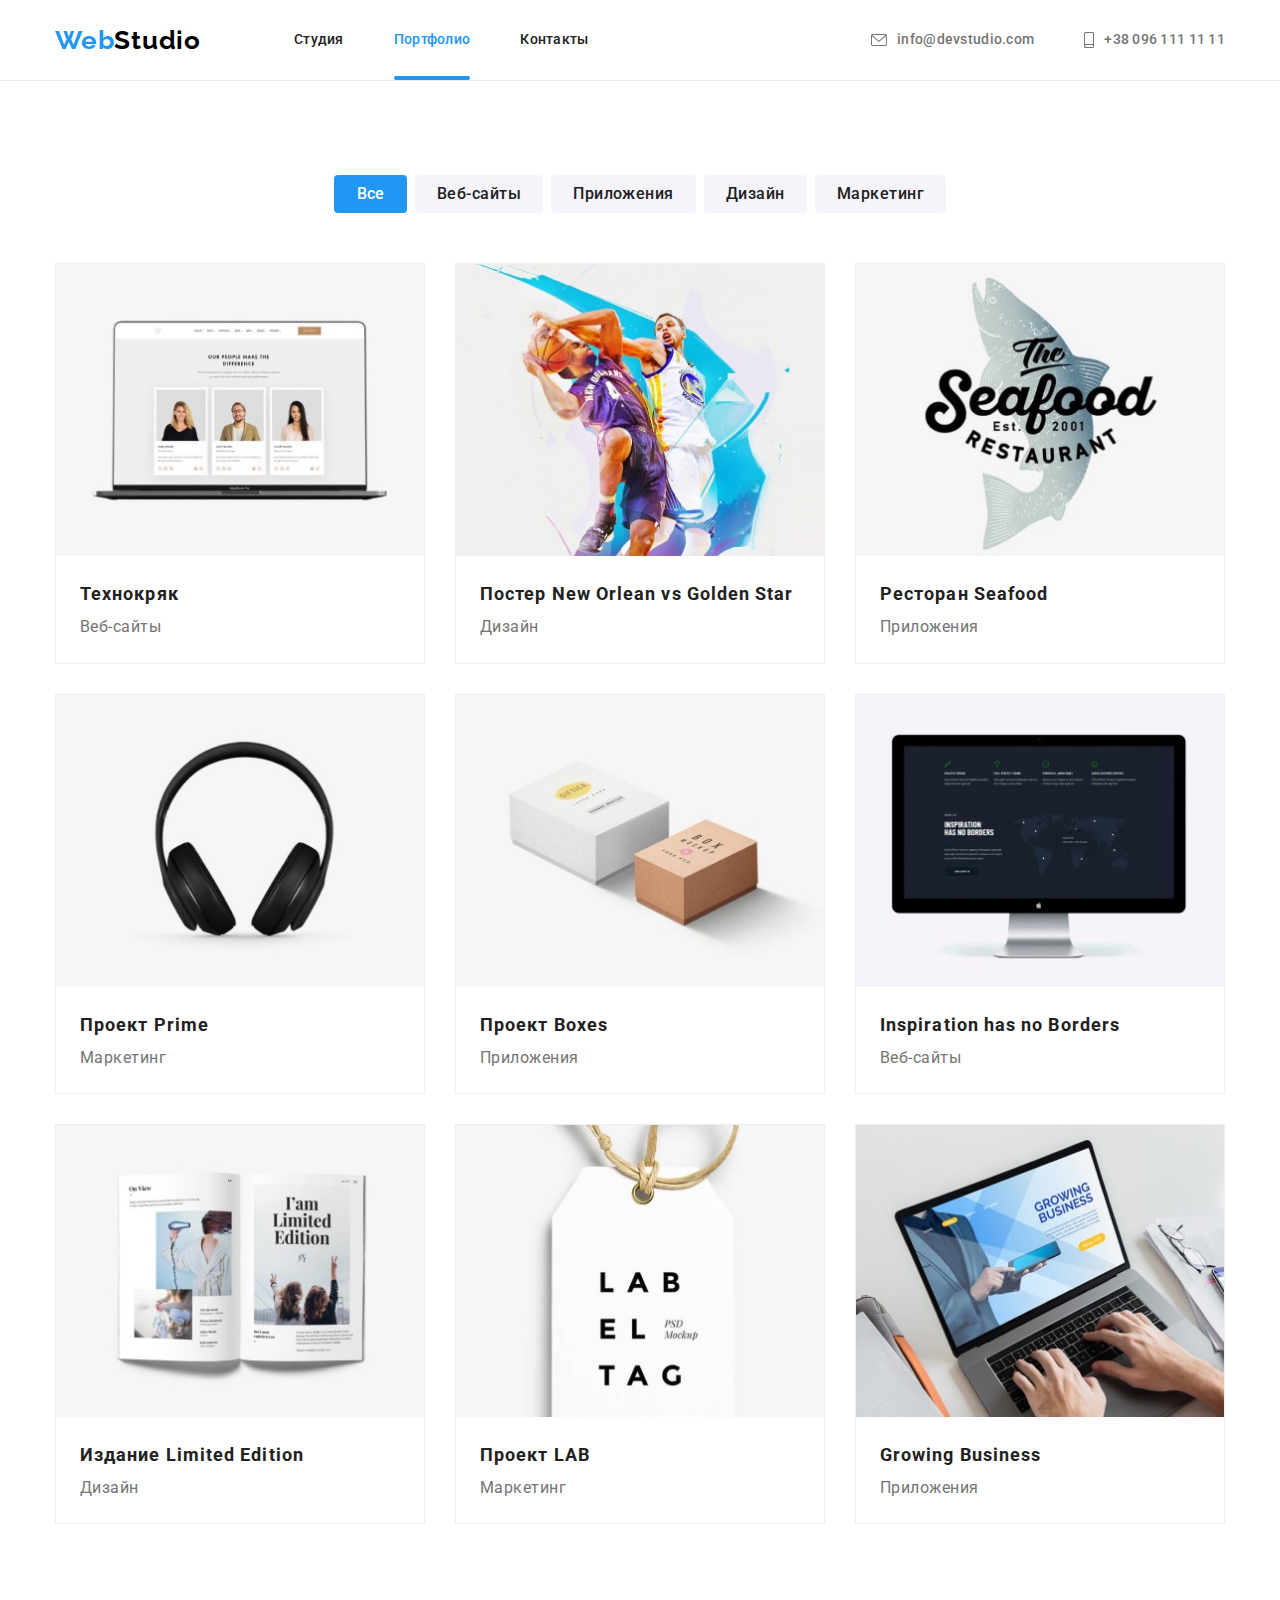
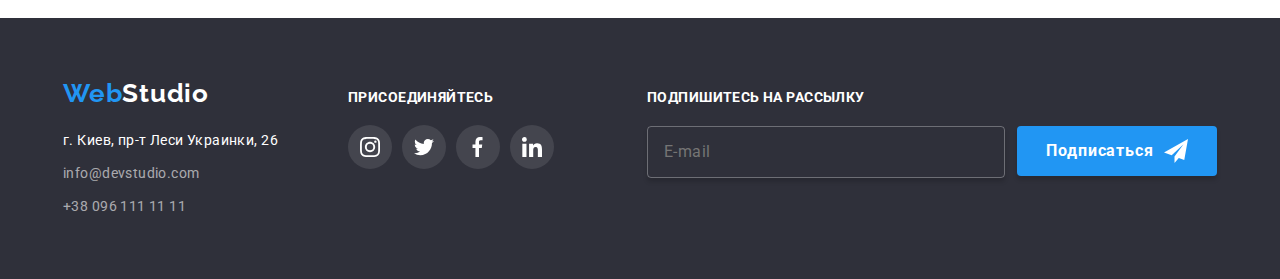
==== commit d798f7b8: "ДОПРАЦЮВАННЯ" ====
--- a/portfolio.html
+++ b/portfolio.html
@@ -24,16 +24,16 @@
 
             <nav class="header-navigation">
 
-                <a class="logo" href="/" lang="en"> Web<span class="logo--black">Studio</span></a>
+                <a class="logo" href="index.html" lang="en"> Web<span class="logo--black">Studio</span></a>
 
                 <ul  class="header-navigation__list list">
                     
                     <li class="header-navigation__item"> 
-                        <a href="/" class="header-navigation__link header-navigation__link--current"> Студия </a>
+                        <a href="index.html" class="header-navigation__link"> Студия </a>
                     </li>
 
                     <li class="header-navigation__item"> 
-                        <a href="portfolio.html" class="header-navigation__link"> Портфолио </a>
+                        <a href="portfolio.html" class="header-navigation__link header-navigation__link--current"> Портфолио </a>
                     </li>
 
                     <li class="header-navigation__item"> 
@@ -78,24 +78,27 @@
 
                     <ul class="mobil-menu__list list">
                         <li class="mobil-menu__item">
-                          <a class="mobil-menu__link" href="./index.html">Студия</a>
-                        </li>
+                          <a class="mobil-menu__link " href="./index.html">Студия</a>
+                        </li>
+
                         <li class="mobil-menu__item">
                           <a class="mobil-menu__link mobil-menu__link--current" href="./portfolio.html">Портфолио</a>
                         </li>
+
                         <li class="mobil-menu__item">
                           <a class="mobil-menu__link" href="">Контакты</a>
                         </li>
                       </ul>
+
 
                       <ul class="mobil-menu-address list">
                         <li class="mobil-menu-address__item">
                           <a
                             class="mobil-menu-address__link mobil-menu-address--current"
                             href="tel:+380961111111">
-                            +38 096 111 11 11</a>
-                        </li>
-                        
+                            +38 096 111 11 11</a
+                          >
+                        </li>
                         <li class="mobil-menu-address__item">
                           <a class="mobil-menu-address__link" href="mailto:info@devstudio.com">
                             info@devstudio.com
@@ -103,12 +106,24 @@
                         </li>
                       </ul>
 
-                    <ul>
-                        <li></li>
-                        <li></li>
-                        <li></li>
+                    <ul class="mobil-menu-social list">
+                        <li class="mobil-menu-social__item">
+                            <a class="mobile-menu-social__link" href="">Instagram</a>
+                        </li>
+
+                        <li class="mobil-menu-social__item">
+                            <a class="mobile-menu-social__link" href="">Twitter</a>
+                        </li>
+
+                        <li class="mobil-menu-social__item">
+                            <a class="mobile-menu-social__link" href="">Facebook</a>
+                        </li>
+
+                        <li class="mobil-menu-social__item">
+                            <a class="mobile-menu-social__link" href="">LinkedIn</a>
+                        </li>
                     </ul>
-                  
+                
 
 
                 </div>
--- a/css/main.min.css
+++ b/css/main.min.css
@@ -1,2 +1,2 @@
-:root{--style-basis:#212121;--style-text:#757575;--style-fon-white:#FFFFFF;--style-blue:#2196F3;--style-black:#000000;--style-button:#F5F4FA;--style-button-secondary:#188ce8;--fon-titl-adr:#2F303A;--br-pr-style: #EEEEEE;--social-st:#AFB1B8;--animation: 250ms cubic-bezier(0.4, 0, 0.2, 1)}.visually-hidden{position:absolute;width:1px;height:1px;margin:-1px;border:0;padding:0;white-space:nowrap;-webkit-clip-path:inset(100%);clip-path:inset(100%);clip:rect(0 0 0 0);overflow:hidden}body{color:var(--style-basis);background-color:var(--style-fon-white);font-family:Roboto, sans-serif}.container{margin-left:auto;margin-right:auto;padding-left:15px;padding-right:15px}@media screen and (min-width: 480px){.container{width:480px}}@media screen and (min-width: 768px){.container{width:768px}}@media screen and (min-width: 1200px){.container{width:1200px}}.section{padding-top:60px;padding-bottom:60px}@media screen and (min-width: 1200px){.section{padding-top:94px;padding-bottom:94px}}h1,h2,h3,ul,p{margin:0}.section.no-padding{padding-top:0px}.list{margin:0;padding:0;list-style:none}.logo{margin-right:88px;padding-top:24px;padding-bottom:24px;color:var(--style-blue);font-family:Raleway, sans-serif;font-weight:700;font-size:26px;line-height:1.19;letter-spacing:0.03em;text-decoration:none}@media screen and (min-width: 1200px){.logo{margin-right:93px}}.logo-footer{display:-webkit-box;display:-ms-flexbox;display:flex;margin:0;padding:0;margin-bottom:20px}@media screen and (max-width: 1200px){.logo-footer{-webkit-box-pack:center;-ms-flex-pack:center;justify-content:center}}.logo--black{color:var(--style-black)}.logo-footer--white{color:var(--style-fon-white)}.button-title{display:inline-block;border:1px solid transparent;border-radius:4px;padding:10px 32px;min-width:200px;font-family:Roboto, sans-serif;font-weight:700;font-size:16px;line-height:1.88;letter-spacing:0.06em;text-align:center;cursor:pointer;color:var(--style-fon-white);background:var(--style-blue);-webkit-transition:background-color var(--animation);transition:background-color var(--animation)}.button-title:hover,.button-title:focus{background-color:var(--style-button-secondary)}.button-nav{display:-webkit-box;display:-ms-flexbox;display:flex;-webkit-box-pack:start;-ms-flex-pack:start;justify-content:start;-ms-flex-wrap:wrap;flex-wrap:wrap;margin-bottom:40px;padding-left:0}@media screen and (min-width: 768px){.button-nav{margin-bottom:30px;-webkit-box-pack:center;-ms-flex-pack:center;justify-content:center}}@media screen and (min-width: 1200px){.button-nav{margin-bottom:50px}}.button-list:not(:last-child){margin-right:8px}.button-list:nth-child(1),.button-list:nth-child(3){margin-bottom:15px}@media screen and (min-width: 768px){.button-list:nth-child(1),.button-list:nth-child(3){margin-bottom:0}}.button-one{display:inline-block;border:none;border-radius:4px;padding:6px 22px;min-width:73px;color:var(--style-fon-white);background-color:var(--style-blue);font-family:Roboto, sans-serif;font-weight:500;font-size:16px;line-height:1.63;cursor:pointer;-webkit-transition:-webkit-box-shadow var(--animation);transition:-webkit-box-shadow var(--animation);transition:box-shadow var(--animation);transition:box-shadow var(--animation), -webkit-box-shadow var(--animation)}.button-one:hover,.button-one:focus{-webkit-box-shadow:0px 3px 1px rgba(0,0,0,0.1),0px 1px 2px rgba(0,0,0,0.08),0px 2px 2px rgba(0,0,0,0.12);box-shadow:0px 3px 1px rgba(0,0,0,0.1),0px 1px 2px rgba(0,0,0,0.08),0px 2px 2px rgba(0,0,0,0.12)}.button{display:inline-block;border:none;border-radius:4px;padding:6px 22px;min-width:103px;color:var(--style-basis);background-color:var(--style-button);font-family:Roboto, sans-serif;font-weight:500;font-size:16px;line-height:1.63;letter-spacing:0.03em;cursor:pointer;-webkit-transition:background-color var(--animation),color var(--animation),-webkit-box-shadow var(--animation);transition:background-color var(--animation),color var(--animation),-webkit-box-shadow var(--animation);transition:background-color var(--animation),color var(--animation),box-shadow var(--animation);transition:background-color var(--animation),color var(--animation),box-shadow var(--animation),-webkit-box-shadow var(--animation)}.button:hover,.button:focus{background-color:var(--style-blue);color:var(--style-fon-white);-webkit-box-shadow:0px 3px 1px rgba(0,0,0,0.1),0px 1px 2px rgba(0,0,0,0.08),0px 2px 2px rgba(0,0,0,0.12);box-shadow:0px 3px 1px rgba(0,0,0,0.1),0px 1px 2px rgba(0,0,0,0.08),0px 2px 2px rgba(0,0,0,0.12)}.button-tel-menu{margin:0;margin-left:auto;padding:0;border:0;cursor:pointer;background-color:transparent;fill:var(--style-basis);-webkit-transition:fill var(--animation);transition:fill var(--animation)}.button-tel-menu:hover,.button-tel-menu:focus{fill:var(--style-blue)}.button-tel-menu.icon-close{opacity:0}.button-tel-menu.is-open{z-index:800}.button-tel-menu.is-open .icon-close{opacity:1;-webkit-transition:opacity var(--animation);transition:opacity var(--animation)}.button-tel-menu.is-open .icon-menu{display:none}@media screen and (min-width: 768px){.button-tel-menu{display:none}}.button-tel-menu .icon-close{opacity:0}.backdrop{position:fixed;top:0;left:0;width:100%;height:100%;background-color:rgba(0,0,0,0.2);-webkit-transition:opacity var(--animation),visibility var(--animation);transition:opacity var(--animation),visibility var(--animation)}.backdrop.is-hidden{opacity:0;visibility:hidden;pointer-events:none}.modal-wrapper{position:absolute;top:50%;left:50%;-webkit-transform:translate(-50%, -50%);transform:translate(-50%, -50%);width:450px;padding:40px;z-index:10;background-color:var(--style-fon-white);border-radius:4px;-webkit-box-shadow:0px 1px 3px rgba(0,0,0,0.12),0px 1px 1px rgba(0,0,0,0.14),0px 2px 1px rgba(0,0,0,0.2);box-shadow:0px 1px 3px rgba(0,0,0,0.12),0px 1px 1px rgba(0,0,0,0.14),0px 2px 1px rgba(0,0,0,0.2)}@media screen and (min-width: 1200px){.modal-wrapper{width:528px}}.modal-btn{position:absolute;top:8px;right:8px;display:-webkit-box;display:-ms-flexbox;display:flex;-webkit-box-align:center;-ms-flex-align:center;align-items:center;-webkit-box-pack:center;-ms-flex-pack:center;justify-content:center;width:30px;height:30px;padding:0;border:1px solid rgba(0,0,0,0.1);border-radius:50%;fill:currentColor;background-color:transparent;cursor:pointer;-webkit-transition:color var(--animation);transition:color var(--animation)}.modal-btn:hover,.modal-btn:focus{color:var(--style-blue)}.modal-title{display:-webkit-box;display:-ms-flexbox;display:flex;-webkit-box-pack:center;-ms-flex-pack:center;justify-content:center;-webkit-box-align:center;-ms-flex-align:center;align-items:center;margin-bottom:12px;font-weight:700;font-size:20px;line-height:1.15;letter-spacing:0.03em;color:var(--style-basis)}.modal-form{text-align:center}.form-modal-group{display:block;text-align:left;margin-bottom:10px}.form-modal-label{display:inline-block;margin-bottom:4px;font-weight:400;font-size:12px;line-height:1.17;letter-spacing:0.01em;color:var(--style-text)}.form-modal-conteiner{position:relative;display:block}.form-modal-icon{display:-webkit-box;display:-ms-flexbox;display:flex;width:100%;height:40px;padding:12px 42px;color:var(--style-basis);border:1px solid rgba(33,33,33,0.2);border-radius:4px;cursor:pointer;-webkit-transition:border-color var(--animation);transition:border-color var(--animation)}.form-modal-group:focus-within .form-modal-icon,.form-modal-group:focus-within .form-comments{outline:0;border-color:var(--style-blue)}.form-modal-icon:hover,.form-comments:hover{border-color:var(--style-blue)}.form-img{position:absolute;top:50%;left:12px;-webkit-transform:translateY(-50%);transform:translateY(-50%);color:var(--style-basis);fill:currentColor;-webkit-transition:color var(--animation);transition:color var(--animation)}.form-modal-group:focus-within .form-img{color:var(--style-blue)}.form-img:hover{color:var(--style-blue)}.form-modal-group.comments{margin-bottom:20px}.form-comments{display:-webkit-box;display:-ms-flexbox;display:flex;width:100%;height:120px;padding:12px 16px;resize:none;color:rgba(117,117,117,0.5);border:1px solid rgba(33,33,33,0.2);border-radius:4px;-webkit-transition:border-color var(--animation);transition:border-color var(--animation)}.form-checkbox{display:-webkit-box;display:-ms-flexbox;display:flex;-webkit-box-pack:center;-ms-flex-pack:center;justify-content:center;-webkit-box-align:center;-ms-flex-align:center;align-items:center;margin-bottom:30px}.checkbox-conteiner{position:relative;display:block;width:16px;height:15px;margin-right:7px;cursor:pointer}.checkbox-img-one{position:absolute;display:block;top:0;left:0;width:16px;height:15px;-webkit-box-pack:center;-ms-flex-pack:center;justify-content:center;-webkit-box-align:center;-ms-flex-align:center;align-items:center;border-radius:2px;opacity:0;-webkit-transform:scale(0.2);transform:scale(0.2);-webkit-transition:opacity var(--animation),background-color var(--animation),-webkit-transform var(--animation);transition:opacity var(--animation),background-color var(--animation),-webkit-transform var(--animation);transition:transform var(--animation),opacity var(--animation),background-color var(--animation);transition:transform var(--animation),opacity var(--animation),background-color var(--animation),-webkit-transform var(--animation)}.input-checkbox:checked+.checkbox-img-one{opacity:1;-webkit-transform:scale(1);transform:scale(1);background-color:var(--style-blue)}.checkbox-img-two{position:absolute;display:block;top:0;left:0;width:16px;height:15px;border:2px solid var(--style-basis);border-radius:2px;-webkit-transition:border-color var(--animation);transition:border-color var(--animation)}.input-checkbox:focus ~ .checkbox-img-two,.input-checkbox:hover ~ .checkbox-img-two{border-color:var(--style-blue)}.checkbox-text{font-weight:400;font-size:12px;line-height:1.17;letter-spacing:0.03em;color:var(--style-text)}@media screen and (min-width: 1200px){.checkbox-text{font-size:14px;line-height:1.7}}.checkbox-text-link{font-weight:400;font-size:12px;line-height:1.17;letter-spacing:0.03em;-webkit-text-decoration-line:underline;text-decoration-line:underline;color:var(--style-blue)}@media screen and (min-width: 1200px){.checkbox-text-link{font-size:14px;line-height:1.7}}.ok-btn{min-width:200px;padding:10px 55px 10px 56px;font-weight:700;font-size:16px;line-height:1.88;letter-spacing:0.06em;color:var(--style-fon-white);background-color:var(--style-blue);cursor:pointer;-webkit-box-shadow:0px 4px 4px rgba(0,0,0,0.15);box-shadow:0px 4px 4px rgba(0,0,0,0.15);border-width:0;border-radius:4px;-webkit-transition:background-color var(--animation);transition:background-color var(--animation)}.ok-btn:hover,.ok-btn:focus{background-color:#188CE8}@media screen and (max-width: 767px){.mobil-menu-wraper{position:absolute;display:-webkit-box;display:-ms-flexbox;display:flex;-webkit-box-orient:vertical;-webkit-box-direction:normal;-ms-flex-direction:column;flex-direction:column;z-index:750;width:100%;height:100vh;left:-100%;top:0;background-color:var(--style-fon-white);padding-left:40px;padding-top:48px;padding-bottom:48px;-webkit-transition:-webkit-transform var(--animation);transition:-webkit-transform var(--animation);transition:transform var(--animation);transition:transform var(--animation), -webkit-transform var(--animation)}.mobil-menu-wraper.is-open{-webkit-transform:translateX(100%);transform:translateX(100%)}}@media screen and (min-width: 768px){.mobil-menu-wraper{display:none}}.mobil-menu__list{margin-bottom:auto}.mobil-menu__item:not(:last-child){margin-bottom:32px}.mobil-menu__link{font-weight:500;font-size:40px;line-height:47px;letter-spacing:0.02em;color:var(--style-basis);-webkit-transition:color var(--animation);transition:color var(--animation);text-decoration:none}.mobil-menu__link:hover,.mobil-menu__link:focus{color:var(--style-blue)}.mobil-menu__link--current{color:var(--style-blue)}.mobil-menu-address{margin-bottom:64px}.mobil-menu-address__item:not(:last-child){margin-bottom:32px}.mobil-menu-address__link{font-weight:500;font-size:24px;line-height:1.17;letter-spacing:0.02em;color:var(--style-text);-webkit-transition:color var(--animation);transition:color var(--animation);text-decoration:none}.mobil-menu-address__link:hover,.mobil-menu-address__link:focus{color:var(--style-blue)}.mobil-menu-address--current{font-size:34px;line-height:1.18;color:var(--style-blue)}.mobil-menu-social{display:-webkit-inline-box;display:-ms-inline-flexbox;display:inline-flex;-ms-flex-wrap:wrap;flex-wrap:wrap}.mobil-menu-social__item:nth-child(odd),.mobil-menu-social__item:nth-child(2){border-right:1px solid rgba(33,33,33,0.2);padding-right:10px;margin-right:10px}.mobile-menu-social__link{font-weight:500;font-size:18px;line-height:1.22;letter-spacing:0.02em;color:var(--style-blue);text-decoration:none}.socials{display:-webkit-box;display:-ms-flexbox;display:flex;-webkit-box-pack:center;-ms-flex-pack:center;justify-content:center;-webkit-box-align:center;-ms-flex-align:center;align-items:center;padding-left:0;margin:0}.socials__item:not(:last-child){margin-right:10px}.socials__link{display:-webkit-box;display:-ms-flexbox;display:flex;-webkit-box-pack:center;-ms-flex-pack:center;justify-content:center;-webkit-box-align:center;-ms-flex-align:center;align-items:center;width:44px;height:44px;background-color:var(--style-fon-white);color:var(--social-st);fill:currentColor;-webkit-transition:background-color var(--animation),fill var(--animation);transition:background-color var(--animation),fill var(--animation);border-radius:50%}.socials__link:hover,.socials__link:focus{background-color:var(--style-blue);color:var(--style-fon-white)}.socials__icon{fill:currentColor;-webkit-transition:fill var(--animation);transition:fill var(--animation)}@media screen and (max-width: 1200px){.socials-footer{text-align:center}}@media screen and (min-width: 1200px){.socials-footer{margin-left:70px}}.socials-footer_name{margin-bottom:20px;font-weight:700;font-size:14px;line-height:16px;letter-spacing:0.03em;text-transform:uppercase;color:var(--style-fon-white)}.socials-footer__link{background-color:rgba(255,255,255,0.1);color:var(--style-fon-white);-webkit-transition:background-color var(--animation);transition:background-color var(--animation)}@media screen and (max-width: 1200px){.form-footer{text-align:center}}.form-footer .form-title{margin-bottom:20px;font-weight:700;font-size:14px;line-height:1.14;letter-spacing:0.03em;text-transform:uppercase;color:var(--style-fon-white)}.contact-form{display:-webkit-box;display:-ms-flexbox;display:flex;-webkit-box-orient:vertical;-webkit-box-direction:normal;-ms-flex-direction:column;flex-direction:column}@media screen and (min-width: 1200px){.contact-form{-webkit-box-orient:horizontal;-webkit-box-direction:normal;-ms-flex-direction:row;flex-direction:row}}.contact-input{margin-bottom:20px;padding:15px 16px;width:450px;height:50px;overflow:hidden;font-size:16px;line-height:1.25;letter-spacing:0.03em;color:rgba(255,255,255,0.6);background-color:transparent;border:1px solid rgba(255,255,255,0.3);-webkit-box-shadow:0px 4px 4px rgba(0,0,0,0.15);box-shadow:0px 4px 4px rgba(0,0,0,0.15);border-radius:4px}@media screen and (min-width: 768px){.contact-input{margin-left:auto;margin-right:auto}}@media screen and (min-width: 1200px){.contact-input{width:358px;margin-bottom:0;margin-right:12px}}.footer-btn{margin-left:auto;margin-right:auto}.contact-btn{height:50px;width:200px;padding:0;margin-left:auto;margin-right:auto;display:-webkit-inline-box;display:-ms-inline-flexbox;display:inline-flex;-webkit-box-pack:center;-ms-flex-pack:center;justify-content:center;-webkit-box-align:center;-ms-flex-align:center;align-items:center;text-align:center;font-weight:700;font-size:16px;line-height:1.88;letter-spacing:0.06em;cursor:pointer;color:var(--style-fon-white);background-color:var(--style-blue);-webkit-box-shadow:0px 4px 4px rgba(0,0,0,0.15);box-shadow:0px 4px 4px rgba(0,0,0,0.15);border-radius:4px;border-width:0;-webkit-transition:background-color var(--animation);transition:background-color var(--animation)}.contact-btn:hover,.contact-btn:focus{background-color:#188CE8}.contact-btn-footer{display:-webkit-box;display:-ms-flexbox;display:flex;-webkit-box-pack:center;-ms-flex-pack:center;justify-content:center;-webkit-box-align:center;-ms-flex-align:center;align-items:center}.contact-icon{margin-left:10px}.header{position:relative;display:block;top:0;left:0;width:100%;background-color:var(--style-fon-white);border-bottom:1px solid #ececec}.header-container{display:-webkit-box;display:-ms-flexbox;display:flex;height:60px}@media screen and (min-width: 768px){.header-container{height:80px}}.header-navigation{display:-webkit-box;display:-ms-flexbox;display:flex;-webkit-box-align:center;-ms-flex-align:center;align-items:center}.header-navigation__list{display:none}@media screen and (min-width: 768px){.header-navigation__list{display:-webkit-box;display:-ms-flexbox;display:flex;-webkit-box-align:center;-ms-flex-align:center;align-items:center;font-weight:500;font-size:14px;line-height:1.14;letter-spacing:0.02em}}.header-navigation__item{margin-right:50px;-webkit-box-align:center;-ms-flex-align:center;align-items:center}.header-navigation__item:last-child{margin-right:0px}.header-navigation__link{position:relative;display:block;padding-top:32px;padding-bottom:32px;color:var(--style-basis);-webkit-transition:color var(--animation);transition:color var(--animation);text-decoration:none}.header-navigation__link:hover,.header-navigation__link:focus{color:var(--style-blue)}.header-navigation__link--current{color:var(--style-blue)}.header-navigation__link--current::after{position:absolute;content:"";bottom:0;left:0;display:block;width:100%;height:4px;background-color:var(--style-blue);border-radius:2px}.header-contacts{display:none}@media screen and (min-width: 768px){.header-contacts{display:-webkit-box;display:-ms-flexbox;display:flex;margin-left:auto;-webkit-box-orient:vertical;-webkit-box-direction:normal;-ms-flex-direction:column;flex-direction:column;-webkit-box-pack:center;-ms-flex-pack:center;justify-content:center}}@media screen and (min-width: 1200px){.header-contacts{-webkit-box-orient:horizontal;-webkit-box-direction:normal;-ms-flex-direction:row;flex-direction:row}}.header-contacts__item{display:-webkit-box;display:-ms-flexbox;display:flex;-webkit-box-align:center;-ms-flex-align:center;align-items:center}.header-contacts__item:not(:last-child){margin-right:50px}@media screen and (min-width: 768px) and (max-width: 1199px){.header-contacts__item:not(:last-child){margin:0;margin-bottom:10px}}.header-contacts__link{display:-webkit-box;display:-ms-flexbox;display:flex;padding-top:32px;padding-bottom:32px;-webkit-box-align:center;-ms-flex-align:center;align-items:center;font-weight:500;font-size:14px;line-height:1.14;letter-spacing:0.02em;color:var(--style-text);-webkit-transition:color var(--animation),fill var(--animation);transition:color var(--animation),fill var(--animation);text-decoration:none}.header-contacts__link:hover,.header-contacts__link:focus{color:var(--style-blue)}@media screen and (min-width: 768px) and (max-width: 1199px){.header-contacts__link{font-size:12px;line-height:1.16;padding:0}}.header-contacts__icon{margin-right:10px;-webkit-box-align:center;-ms-flex-align:center;align-items:center;fill:currentColor}.header-contacts__icon:hover,.header-contacts__icon:focus{color:var(--style-blue)}.hero{max-width:1600px;height:400px;margin-left:auto;margin-right:auto;padding-top:118px;padding-bottom:118px;text-align:center;background-image:-webkit-gradient(linear, left top, left bottom, from(rgba(47,48,58,0.4)), to(rgba(47,48,58,0.4))),url(../images/hero/header-img-mob-480.jpg);background-image:linear-gradient(rgba(47,48,58,0.4), rgba(47,48,58,0.4)),url(../images/hero/header-img-mob-480.jpg);background-repeat:no-repeat;background-position:center;background-size:cover}@media (min-device-pixel-ratio: 2), (-webkit-min-device-pixel-ratio: 2), (min-resolution: 2dppx){.hero{background-image:-webkit-gradient(linear, left top, left bottom, from(rgba(47,48,58,0.4)), to(rgba(47,48,58,0.4))),url(../images/hero/header-img-mob-480@2x.jpg);background-image:linear-gradient(rgba(47,48,58,0.4), rgba(47,48,58,0.4)),url(../images/hero/header-img-mob-480@2x.jpg)}}@media screen and (min-width: 768px){.hero{background-image:-webkit-gradient(linear, left top, left bottom, from(rgba(47,48,58,0.4)), to(rgba(47,48,58,0.4))),url(../images/hero/header-img-tab-768.jpg);background-image:linear-gradient(rgba(47,48,58,0.4), rgba(47,48,58,0.4)),url(../images/hero/header-img-tab-768.jpg)}}@media screen and (min-width: 768px) and (min-device-pixel-ratio: 2), screen and (min-width: 768px) and (-webkit-min-device-pixel-ratio: 2), screen and (min-width: 768px) and (min-resolution: 2dppx){.hero{background-image:linear-gradient rgba(47,48,58,0.4),rgba(47,48,58,0.4),url(../images/hero/header-img-tab-768@2x.jpg)}}@media screen and (min-width: 1200px){.hero{height:600px;padding-top:200px;padding-bottom:200px;background-image:-webkit-gradient(linear, left top, left bottom, from(rgba(47,48,58,0.4)), to(rgba(47,48,58,0.4))),url(../images/hero/header-img-desk-1200.jpg);background-image:linear-gradient(rgba(47,48,58,0.4), rgba(47,48,58,0.4)),url(../images/hero/header-img-desk-1200.jpg)}}@media screen and (min-width: 1200px) and (min-device-pixel-ratio: 2), screen and (min-width: 1200px) and (-webkit-min-device-pixel-ratio: 2), screen and (min-width: 1200px) and (min-resolution: 2dppx){.hero{height:600px;padding-top:200px;padding-bottom:200px;background-image:linear-gradient rgba(47,48,58,0.4),rgba(47,48,58,0.4),url(../images/hero/header-img-desk-1200@2x.jpg)}}.hero__name{margin-top:0;margin-bottom:30px;margin-right:auto;margin-left:auto;max-width:360px;text-align:center;color:var(--style-fon-white);font-weight:900;font-size:26px;line-height:1.62;letter-spacing:0.06em;text-transform:uppercase}@media screen and (min-width: 1200px){.hero__name{font-size:44px;line-height:1.36;max-width:696px}}@media screen and (min-width: 768px){.features__list{display:-webkit-box;display:-ms-flexbox;display:flex;-ms-flex-wrap:wrap;flex-wrap:wrap}}@media screen and (min-width: 1200px){.features__list{display:-webkit-box;display:-ms-flexbox;display:flex;-ms-flex-wrap:nowrap;flex-wrap:nowrap}}.features__item{-ms-flex-preferred-size:calc((100% - 30px) / 2);flex-basis:calc((100% - 30px) / 2)}.features__item:not(:last-child){margin-bottom:30px}@media screen and (min-width: 768px){.features__item:nth-child(odd){margin-right:30px}}@media screen and (min-width: 768px){.features__item:nth-child(3){margin-bottom:0}}@media screen and (min-width: 1200px){.features__item:not(:last-child){margin-right:30px;margin-bottom:0}}.features__icon{display:-webkit-box;display:-ms-flexbox;display:flex;-webkit-box-pack:center;-ms-flex-pack:center;justify-content:center;-webkit-box-align:center;-ms-flex-align:center;align-items:center;margin-bottom:30px;width:100%;height:120px;color:var(--style-basis);background-color:var(--style-button);border-radius:4px}.features__img{fill:currentColor}.features__name{margin-bottom:10px;font-weight:700;font-size:14px;line-height:1.14;letter-spacing:0.03em;text-transform:uppercase;text-align:center}@media screen and (min-width: 768px){.features__name{text-align:left}}.features__text{color:var(--style-text);font-size:14px;line-height:1.71;letter-spacing:0.03em}.work{display:none}@media screen and (min-width: 1200px){.work{display:block}}.work__name{margin-bottom:50px;font-weight:700;font-size:36px;line-height:1.17;letter-spacing:0.03em;text-align:center}.work__list{display:-webkit-box;display:-ms-flexbox;display:flex;-webkit-box-pack:justify;-ms-flex-pack:justify;justify-content:space-between}.work__item{position:relative;z-index:1;margin-right:30px}.work__item:last-child{margin-right:0px}.work__images{display:block;max-width:100%;height:auto}.work__text{position:absolute;bottom:0;left:0;width:100%;height:70px;display:-webkit-box;display:-ms-flexbox;display:flex;-webkit-box-pack:center;-ms-flex-pack:center;justify-content:center;-webkit-box-align:center;-ms-flex-align:center;align-items:center;color:var(--style-fon-white);background-color:rgba(47,48,58,0.8);font-weight:700;font-size:14px;line-height:1.14;text-align:center;letter-spacing:0.03em;text-transform:uppercase}.team{text-align:center;background-color:var(--style-button)}.team__title{margin-bottom:30px;font-weight:700;font-size:28px;line-height:1.18;letter-spacing:0.03em;text-align:center}@media screen and (min-width: 1200px){.team__title{margin-bottom:50px;font-size:36px;line-height:1.17}}.team__list{-webkit-box-pack:justify;-ms-flex-pack:justify;justify-content:space-between}@media screen and (min-width: 768px){.team__list{display:-webkit-box;display:-ms-flexbox;display:flex;-ms-flex-wrap:wrap;flex-wrap:wrap;margin:-15px}}@media screen and (min-width: 1200px){.team__list{-ms-flex-wrap:nowrap;flex-wrap:nowrap;margin:0}}.team__item{background-color:var(--style-fon-white);-webkit-box-shadow:0px 1px 3px rgba(0,0,0,0.12),0px 1px 1px rgba(0,0,0,0.14),0px 2px 1px rgba(0,0,0,0.2);box-shadow:0px 1px 3px rgba(0,0,0,0.12),0px 1px 1px rgba(0,0,0,0.14),0px 2px 1px rgba(0,0,0,0.2);border-radius:0px 0px 4px 4px}@media screen and (min-width: 768px) and (max-width: 1199px){.team__item{-ms-flex-preferred-size:calc((100% - 60px) / 2);flex-basis:calc((100% - 60px) / 2);margin:15px}}@media screen and (max-width: 767px){.team__item:not(:last-child){margin-bottom:30px}}@media screen and (min-width: 1200px){.team__item:not(:last-child){margin-right:30px;margin-bottom:0}}.team__images{display:block;max-width:100%;height:auto}.team--side{padding-top:30px;padding-bottom:24px}@media screen and (min-width: 1200px){.team--side{padding-bottom:30px}}.team__name{margin-bottom:10px;font-weight:500;font-size:16px;line-height:1.19;letter-spacing:0.03em}.team__text{margin-bottom:16px;color:var(--style-text);font-size:16px;line-height:1.19;letter-spacing:0.03em}.gallery__title{margin-bottom:30px;font-weight:700;font-size:28px;line-height:1.18;letter-spacing:0.03em;text-align:center}@media screen and (min-width: 1200px){.gallery__title{margin-bottom:50px;font-size:36px;line-height:1.17}}.gallery__list{display:-webkit-box;display:-ms-flexbox;display:flex;-webkit-box-pack:center;-ms-flex-pack:center;justify-content:center;-webkit-box-align:center;-ms-flex-align:center;align-items:center;-ms-flex-wrap:wrap;flex-wrap:wrap;margin:-15px}@media screen and (min-width: 1200px){.gallery__list{-ms-flex-wrap:nowrap;flex-wrap:nowrap;margin:0}}.gallery__item{-ms-flex-preferred-size:calc((100% - 60px) / 2);flex-basis:calc((100% - 60px) / 2);margin:15px}@media screen and (min-width: 768px){.gallery__item{-ms-flex-preferred-size:calc((100% - 90px) / 3);flex-basis:calc((100% - 90px) / 3)}}@media screen and (min-width: 1200px){.gallery__item{margin:0}}@media screen and (min-width: 1200px){.gallery__item:not(:last-child){margin-right:30px}}.gallery__link{display:-webkit-box;display:-ms-flexbox;display:flex;-webkit-box-pack:center;-ms-flex-pack:center;justify-content:center;-webkit-box-align:center;-ms-flex-align:center;align-items:center;width:100%;height:100%;padding-top:15px;padding-bottom:15px;background-color:var(--style-fon-white);color:var(--social-st);border:1px solid var(--social-st);border-radius:4px;-webkit-transition:border var(--animation) color var(--animation);transition:border var(--animation) color var(--animation)}.gallery__link:hover,.gallery__link:focus{border:1px solid var(--style-blue);color:var(--style-blue)}.gallery__img{fill:currentColor;-webkit-transition:fill var(--animation);transition:fill var(--animation)}.main-portfolio{border-bottom:1px solid #ECECEC}@media screen and (min-width: 768px){.portfolio__list{display:-webkit-box;display:-ms-flexbox;display:flex;-ms-flex-wrap:wrap;flex-wrap:wrap;margin:-15px}}.portfolio__item{background:var(--style-fon-white);border:1px solid var(--br-pr-style)}@media screen and (min-width: 768px){.portfolio__item{margin:15px;-ms-flex-preferred-size:calc((100% - 60px) / 2);flex-basis:calc((100% - 60px) / 2)}}@media screen and (min-width: 1200px){.portfolio__item{-ms-flex-preferred-size:calc((100% - 90px) / 3);flex-basis:calc((100% - 90px) / 3)}}@media screen and (max-width: 768px){.portfolio__item:not(:last-child){margin-bottom:30px}}.portfolio__link{text-decoration:none;height:100%;display:-webkit-box;display:-ms-flexbox;display:flex;-webkit-box-orient:vertical;-webkit-box-direction:normal;-ms-flex-direction:column;flex-direction:column;cursor:pointer;-webkit-transition:-webkit-box-shadow var(--animation);transition:-webkit-box-shadow var(--animation);transition:box-shadow var(--animation);transition:box-shadow var(--animation), -webkit-box-shadow var(--animation)}.portfolio__link :hover,.portfolio__link :focus{-webkit-box-shadow:0px 1px 1px rgba(0,0,0,0.12),0px 4px 4px rgba(0,0,0,0.06),1px 4px 6px rgba(0,0,0,0.16);box-shadow:0px 1px 1px rgba(0,0,0,0.12),0px 4px 4px rgba(0,0,0,0.06),1px 4px 6px rgba(0,0,0,0.16)}.portfolio__images{display:block;max-width:100%;height:auto}.portfolio__group-anamation{position:relative;overflow:hidden}.portfolio__animation-text{display:block;position:absolute;left:0;top:0;width:100%;height:100%;padding:63px 24px;font-weight:400;font-size:18px;line-height:1.56;letter-spacing:0.03em;color:var(--style-fon-white);background-color:rgba(33,150,243,0.9);opacity:0;-webkit-transform:translateY(100%);transform:translateY(100%);-webkit-transition:opacity var(--animation),-webkit-transform var(--animation);transition:opacity var(--animation),-webkit-transform var(--animation);transition:transform var(--animation),opacity var(--animation);transition:transform var(--animation),opacity var(--animation),-webkit-transform var(--animation)}.portfolio__link:hover .portfolio__animation-text,.portfolio__link:focus .portfolio__animation-text{opacity:1;-webkit-transform:translateY(0);transform:translateY(0)}.portfolio__group{padding:20px 24px}.portfolio__name{font-weight:700;font-size:18px;line-height:2;letter-spacing:0.06em;color:var(--style-basis)}.portfolio__text{font-size:16px;line-height:1.88;letter-spacing:0.03em;color:var(--style-text)}.my-adrs{background-color:var(--fon-titl-adr);padding-top:60px;padding-bottom:60px}.adrs-container{display:-webkit-box;display:-ms-flexbox;display:flex;-webkit-box-pack:center;-ms-flex-pack:center;justify-content:center;-webkit-box-orient:vertical;-webkit-box-direction:normal;-ms-flex-direction:column;flex-direction:column}@media screen and (min-width: 1200px){.adrs-container{-webkit-box-orient:horizontal;-webkit-box-direction:normal;-ms-flex-direction:row;flex-direction:row;-webkit-box-align:baseline;-ms-flex-align:baseline;align-items:baseline}}.adr-mobil{margin-bottom:60px}@media screen and (min-width: 768px){.adr-mobil{display:-webkit-box;display:-ms-flexbox;display:flex;-ms-flex-pack:distribute;justify-content:space-around;-webkit-box-align:baseline;-ms-flex-align:baseline;align-items:baseline}}@media screen and (min-width: 1200px){.adr-mobil{margin-bottom:0;margin-right:93px}}@media screen and (max-width: 767px){.adr-group{margin-bottom:60px}}.adrs{margin-bottom:8px;text-align:center;color:var(--style-fon-white);font-size:14px;line-height:1.71;letter-spacing:0.03em;font-style:normal}@media screen and (min-width: 1200px){.adrs{text-align:start;margin-bottom:9px}}.adrs-list:not(:last-child){margin-bottom:8px}@media screen and (min-width: 1200px){.adrs-list:not(:last-child){margin-bottom:9px}}.footer-adrs-list{display:-webkit-box;display:-ms-flexbox;display:flex;-webkit-box-orient:vertical;-webkit-box-direction:normal;-ms-flex-direction:column;flex-direction:column;-webkit-box-align:center;-ms-flex-align:center;align-items:center}@media screen and (min-width: 1200px){.footer-adrs-list{-webkit-box-align:start;-ms-flex-align:start;align-items:start}}.adrs-auth{color:rgba(255,255,255,0.6);font-size:14px;line-height:1.71;letter-spacing:0.03em;font-style:normal;text-decoration:none;-webkit-transition:color var(--animation);transition:color var(--animation)}.adrs-auth:hover,.adrs-auth:focus{color:var(--style-blue)}
+:root{--style-basis:#212121;--style-text:#757575;--style-fon-white:#FFFFFF;--style-blue:#2196F3;--style-black:#000000;--style-button:#F5F4FA;--style-button-secondary:#188ce8;--fon-titl-adr:#2F303A;--br-pr-style: #EEEEEE;--social-st:#AFB1B8;--animation: 250ms cubic-bezier(0.4, 0, 0.2, 1)}.visually-hidden{position:absolute;width:1px;height:1px;margin:-1px;border:0;padding:0;white-space:nowrap;-webkit-clip-path:inset(100%);clip-path:inset(100%);clip:rect(0 0 0 0);overflow:hidden}body{color:var(--style-basis);background-color:var(--style-fon-white);font-family:Roboto, sans-serif}.container{margin-left:auto;margin-right:auto;padding-left:15px;padding-right:15px}@media screen and (min-width: 480px){.container{width:480px}}@media screen and (min-width: 768px){.container{width:768px}}@media screen and (min-width: 1200px){.container{width:1200px}}.section{padding-top:60px;padding-bottom:60px}@media screen and (min-width: 1200px){.section{padding-top:94px;padding-bottom:94px}}h1,h2,h3,ul,p{margin:0}.section.no-padding{padding-top:0px}.list{margin:0;padding:0;list-style:none}.logo{margin-right:88px;padding-top:24px;padding-bottom:24px;color:var(--style-blue);font-family:Raleway, sans-serif;font-weight:700;font-size:26px;line-height:1.19;letter-spacing:0.03em;text-decoration:none}@media screen and (min-width: 1200px){.logo{margin-right:93px}}.logo-footer{display:-webkit-box;display:-ms-flexbox;display:flex;margin:0;padding:0;margin-bottom:20px}@media screen and (max-width: 1200px){.logo-footer{-webkit-box-pack:center;-ms-flex-pack:center;justify-content:center}}.logo--black{color:var(--style-black)}.logo-footer--white{color:var(--style-fon-white)}.button-title{display:inline-block;border:1px solid transparent;border-radius:4px;padding:10px 32px;min-width:200px;font-family:Roboto, sans-serif;font-weight:700;font-size:16px;line-height:1.88;letter-spacing:0.06em;text-align:center;cursor:pointer;color:var(--style-fon-white);background:var(--style-blue);-webkit-transition:background-color var(--animation);transition:background-color var(--animation)}.button-title:hover,.button-title:focus{background-color:var(--style-button-secondary)}.button-nav{display:-webkit-box;display:-ms-flexbox;display:flex;-webkit-box-pack:start;-ms-flex-pack:start;justify-content:start;-ms-flex-wrap:wrap;flex-wrap:wrap;margin-bottom:40px;padding-left:0}@media screen and (min-width: 768px){.button-nav{margin-bottom:30px;-webkit-box-pack:center;-ms-flex-pack:center;justify-content:center}}@media screen and (min-width: 1200px){.button-nav{margin-bottom:50px}}.button-list:not(:last-child){margin-right:8px}.button-list:nth-child(1),.button-list:nth-child(3){margin-bottom:15px}@media screen and (min-width: 768px){.button-list:nth-child(1),.button-list:nth-child(3){margin-bottom:0}}.button-one{display:inline-block;border:none;border-radius:4px;padding:6px 22px;min-width:73px;color:var(--style-fon-white);background-color:var(--style-blue);font-family:Roboto, sans-serif;font-weight:500;font-size:16px;line-height:1.63;cursor:pointer;-webkit-transition:-webkit-box-shadow var(--animation);transition:-webkit-box-shadow var(--animation);transition:box-shadow var(--animation);transition:box-shadow var(--animation), -webkit-box-shadow var(--animation)}.button-one:hover,.button-one:focus{-webkit-box-shadow:0px 3px 1px rgba(0,0,0,0.1),0px 1px 2px rgba(0,0,0,0.08),0px 2px 2px rgba(0,0,0,0.12);box-shadow:0px 3px 1px rgba(0,0,0,0.1),0px 1px 2px rgba(0,0,0,0.08),0px 2px 2px rgba(0,0,0,0.12)}.button{display:inline-block;border:none;border-radius:4px;padding:6px 22px;min-width:103px;color:var(--style-basis);background-color:var(--style-button);font-family:Roboto, sans-serif;font-weight:500;font-size:16px;line-height:1.63;letter-spacing:0.03em;cursor:pointer;-webkit-transition:background-color var(--animation),color var(--animation),-webkit-box-shadow var(--animation);transition:background-color var(--animation),color var(--animation),-webkit-box-shadow var(--animation);transition:background-color var(--animation),color var(--animation),box-shadow var(--animation);transition:background-color var(--animation),color var(--animation),box-shadow var(--animation),-webkit-box-shadow var(--animation)}.button:hover,.button:focus{background-color:var(--style-blue);color:var(--style-fon-white);-webkit-box-shadow:0px 3px 1px rgba(0,0,0,0.1),0px 1px 2px rgba(0,0,0,0.08),0px 2px 2px rgba(0,0,0,0.12);box-shadow:0px 3px 1px rgba(0,0,0,0.1),0px 1px 2px rgba(0,0,0,0.08),0px 2px 2px rgba(0,0,0,0.12)}.button-tel-menu{margin:0;margin-left:auto;padding:0;border:0;cursor:pointer;background-color:transparent;fill:var(--style-basis);-webkit-transition:fill var(--animation);transition:fill var(--animation)}.button-tel-menu:hover,.button-tel-menu:focus{fill:var(--style-blue)}.button-tel-menu.icon-close{opacity:0}.button-tel-menu.is-open{z-index:800}.button-tel-menu.is-open .icon-close{opacity:1;-webkit-transition:opacity var(--animation);transition:opacity var(--animation)}.button-tel-menu.is-open .icon-menu{display:none}@media screen and (min-width: 768px){.button-tel-menu{display:none}}.button-tel-menu .icon-close{opacity:0}.backdrop{position:fixed;top:0;left:0;width:100%;height:100%;background-color:rgba(0,0,0,0.2);-webkit-transition:opacity var(--animation),visibility var(--animation);transition:opacity var(--animation),visibility var(--animation)}.backdrop.is-hidden{opacity:0;visibility:hidden;pointer-events:none}.modal-wrapper{position:absolute;top:50%;left:50%;-webkit-transform:translate(-50%, -50%);transform:translate(-50%, -50%);width:95vw;height:609px;padding:40px;z-index:10;background-color:var(--style-fon-white);border-radius:4px;-webkit-box-shadow:0px 1px 3px rgba(0,0,0,0.12),0px 1px 1px rgba(0,0,0,0.14),0px 2px 1px rgba(0,0,0,0.2);box-shadow:0px 1px 3px rgba(0,0,0,0.12),0px 1px 1px rgba(0,0,0,0.14),0px 2px 1px rgba(0,0,0,0.2)}@media screen and (min-width: 768px){.modal-wrapper{width:450px}}@media screen and (min-width: 1200px){.modal-wrapper{width:528px;height:581px}}.modal-btn{position:absolute;top:8px;right:8px;display:-webkit-box;display:-ms-flexbox;display:flex;-webkit-box-align:center;-ms-flex-align:center;align-items:center;-webkit-box-pack:center;-ms-flex-pack:center;justify-content:center;width:30px;height:30px;padding:0;border:1px solid rgba(0,0,0,0.1);border-radius:50%;fill:currentColor;background-color:transparent;cursor:pointer;-webkit-transition:color var(--animation);transition:color var(--animation)}.modal-btn:hover,.modal-btn:focus{color:var(--style-blue)}.modal-title{display:-webkit-box;display:-ms-flexbox;display:flex;-webkit-box-pack:center;-ms-flex-pack:center;justify-content:center;-webkit-box-align:center;-ms-flex-align:center;align-items:center;margin-bottom:12px;font-weight:700;font-size:20px;line-height:1.15;letter-spacing:0.03em;color:var(--style-basis)}.modal-form{text-align:center}.form-modal-group{display:block;text-align:left;margin-bottom:10px}.form-modal-label{display:inline-block;margin-bottom:4px;font-weight:400;font-size:12px;line-height:1.17;letter-spacing:0.01em;color:var(--style-text)}.form-modal-conteiner{position:relative;display:block}.form-modal-icon{display:-webkit-box;display:-ms-flexbox;display:flex;width:100%;height:40px;padding:12px 42px;color:var(--style-basis);border:1px solid rgba(33,33,33,0.2);border-radius:4px;cursor:pointer;-webkit-transition:border-color var(--animation);transition:border-color var(--animation)}.form-modal-group:focus-within .form-modal-icon,.form-modal-group:focus-within .form-comments{outline:0;border-color:var(--style-blue)}.form-modal-icon:hover,.form-comments:hover{border-color:var(--style-blue)}.form-img{position:absolute;top:50%;left:12px;-webkit-transform:translateY(-50%);transform:translateY(-50%);color:var(--style-basis);fill:currentColor;-webkit-transition:color var(--animation);transition:color var(--animation)}.form-modal-group:focus-within .form-img{color:var(--style-blue)}.form-img:hover{color:var(--style-blue)}.form-modal-group.comments{margin-bottom:20px}.form-comments{display:-webkit-box;display:-ms-flexbox;display:flex;width:100%;height:120px;padding:12px 16px;resize:none;color:rgba(117,117,117,0.5);border:1px solid rgba(33,33,33,0.2);border-radius:4px;-webkit-transition:border-color var(--animation);transition:border-color var(--animation)}.form-checkbox{display:-webkit-box;display:-ms-flexbox;display:flex;-webkit-box-pack:center;-ms-flex-pack:center;justify-content:center;-webkit-box-align:center;-ms-flex-align:center;align-items:center;margin-bottom:30px}.checkbox-conteiner{position:relative;display:block;width:16px;height:15px;margin-right:7px;cursor:pointer}.checkbox-img-one{position:absolute;display:block;top:0;left:0;width:16px;height:15px;-webkit-box-pack:center;-ms-flex-pack:center;justify-content:center;-webkit-box-align:center;-ms-flex-align:center;align-items:center;border-radius:2px;opacity:0;-webkit-transform:scale(0.2);transform:scale(0.2);-webkit-transition:opacity var(--animation),background-color var(--animation),-webkit-transform var(--animation);transition:opacity var(--animation),background-color var(--animation),-webkit-transform var(--animation);transition:transform var(--animation),opacity var(--animation),background-color var(--animation);transition:transform var(--animation),opacity var(--animation),background-color var(--animation),-webkit-transform var(--animation)}.input-checkbox:checked+.checkbox-img-one{opacity:1;-webkit-transform:scale(1);transform:scale(1);background-color:var(--style-blue)}.checkbox-img-two{position:absolute;display:block;top:0;left:0;width:16px;height:15px;border:2px solid var(--style-basis);border-radius:2px;-webkit-transition:border-color var(--animation);transition:border-color var(--animation)}.input-checkbox:focus ~ .checkbox-img-two,.input-checkbox:hover ~ .checkbox-img-two{border-color:var(--style-blue)}.checkbox-text{font-weight:400;font-size:12px;line-height:1.17;letter-spacing:0.03em;color:var(--style-text)}@media screen and (min-width: 1200px){.checkbox-text{font-size:14px;line-height:1.7}}.checkbox-text-link{font-weight:400;font-size:12px;line-height:1.17;letter-spacing:0.03em;-webkit-text-decoration-line:underline;text-decoration-line:underline;color:var(--style-blue)}@media screen and (min-width: 1200px){.checkbox-text-link{font-size:14px;line-height:1.7}}.ok-btn{min-width:200px;padding:10px 55px 10px 56px;font-weight:700;font-size:16px;line-height:1.88;letter-spacing:0.06em;color:var(--style-fon-white);background-color:var(--style-blue);cursor:pointer;-webkit-box-shadow:0px 4px 4px rgba(0,0,0,0.15);box-shadow:0px 4px 4px rgba(0,0,0,0.15);border-width:0;border-radius:4px;-webkit-transition:background-color var(--animation);transition:background-color var(--animation)}.ok-btn:hover,.ok-btn:focus{background-color:#188CE8}@media screen and (max-width: 767px){.mobil-menu-wraper{position:fixed;display:-webkit-box;display:-ms-flexbox;display:flex;-webkit-box-orient:vertical;-webkit-box-direction:normal;-ms-flex-direction:column;flex-direction:column;z-index:750;width:100%;height:100vh;left:-100%;top:0;background-color:var(--style-fon-white);padding-left:40px;padding-top:48px;padding-bottom:48px;-webkit-transition:-webkit-transform var(--animation);transition:-webkit-transform var(--animation);transition:transform var(--animation);transition:transform var(--animation), -webkit-transform var(--animation)}.mobil-menu-wraper.is-open{-webkit-transform:translateX(100%);transform:translateX(100%)}}@media screen and (min-width: 768px){.mobil-menu-wraper{display:none}}.mobil-menu__list{margin-bottom:auto}.mobil-menu__item:not(:last-child){margin-bottom:32px}.mobil-menu__link{font-weight:500;font-size:40px;line-height:47px;letter-spacing:0.02em;color:var(--style-basis);-webkit-transition:color var(--animation);transition:color var(--animation);text-decoration:none}.mobil-menu__link:hover,.mobil-menu__link:focus{color:var(--style-blue)}.mobil-menu__link--current{color:var(--style-blue)}.mobil-menu-address{margin-bottom:64px}.mobil-menu-address__item:not(:last-child){margin-bottom:32px}.mobil-menu-address__link{font-weight:500;font-size:24px;line-height:1.17;letter-spacing:0.02em;color:var(--style-text);-webkit-transition:color var(--animation);transition:color var(--animation);text-decoration:none}.mobil-menu-address__link:hover,.mobil-menu-address__link:focus{color:var(--style-blue)}.mobil-menu-address--current{font-size:34px;line-height:1.18;color:var(--style-blue)}.mobil-menu-social{display:-webkit-inline-box;display:-ms-inline-flexbox;display:inline-flex;-ms-flex-wrap:wrap;flex-wrap:wrap}.mobil-menu-social__item:nth-child(odd),.mobil-menu-social__item:nth-child(2){border-right:1px solid rgba(33,33,33,0.2);padding-right:10px;margin-right:10px}.mobile-menu-social__link{font-weight:500;font-size:18px;line-height:1.22;letter-spacing:0.02em;color:var(--style-blue);text-decoration:none}.socials{display:-webkit-box;display:-ms-flexbox;display:flex;-webkit-box-pack:center;-ms-flex-pack:center;justify-content:center;-webkit-box-align:center;-ms-flex-align:center;align-items:center;padding-left:0;margin:0}.socials__item:not(:last-child){margin-right:10px}.socials__link{display:-webkit-box;display:-ms-flexbox;display:flex;-webkit-box-pack:center;-ms-flex-pack:center;justify-content:center;-webkit-box-align:center;-ms-flex-align:center;align-items:center;width:44px;height:44px;background-color:var(--style-fon-white);color:var(--social-st);fill:currentColor;-webkit-transition:background-color var(--animation),fill var(--animation);transition:background-color var(--animation),fill var(--animation);border-radius:50%}.socials__link:hover,.socials__link:focus{background-color:var(--style-blue);color:var(--style-fon-white)}.socials__icon{fill:currentColor;-webkit-transition:fill var(--animation);transition:fill var(--animation)}@media screen and (max-width: 1200px){.socials-footer{text-align:center}}@media screen and (min-width: 1200px){.socials-footer{margin-left:70px}}.socials-footer_name{margin-bottom:20px;font-weight:700;font-size:14px;line-height:16px;letter-spacing:0.03em;text-transform:uppercase;color:var(--style-fon-white)}.socials-footer__link{background-color:rgba(255,255,255,0.1);color:var(--style-fon-white);-webkit-transition:background-color var(--animation);transition:background-color var(--animation)}@media screen and (max-width: 1200px){.form-footer{text-align:center}}.form-footer .form-title{margin-bottom:20px;font-weight:700;font-size:14px;line-height:1.14;letter-spacing:0.03em;text-transform:uppercase;color:var(--style-fon-white)}.contact-form{display:-webkit-box;display:-ms-flexbox;display:flex;-webkit-box-orient:vertical;-webkit-box-direction:normal;-ms-flex-direction:column;flex-direction:column}@media screen and (min-width: 1200px){.contact-form{-webkit-box-orient:horizontal;-webkit-box-direction:normal;-ms-flex-direction:row;flex-direction:row}}.contact-input{margin-bottom:20px;padding:15px 16px;width:100%;overflow:hidden;font-size:16px;line-height:1.25;letter-spacing:0.03em;color:rgba(255,255,255,0.6);background-color:transparent;border:1px solid rgba(255,255,255,0.3);-webkit-box-shadow:0px 4px 4px rgba(0,0,0,0.15);box-shadow:0px 4px 4px rgba(0,0,0,0.15);border-radius:4px}@media screen and (min-width: 768px){.contact-input{margin-left:auto;margin-right:auto;width:450px}}@media screen and (min-width: 1200px){.contact-input{width:358px;margin-bottom:0;margin-right:12px}}.footer-btn{margin-left:auto;margin-right:auto}.contact-btn{height:50px;width:200px;padding:0;margin-left:auto;margin-right:auto;display:-webkit-inline-box;display:-ms-inline-flexbox;display:inline-flex;-webkit-box-pack:center;-ms-flex-pack:center;justify-content:center;-webkit-box-align:center;-ms-flex-align:center;align-items:center;text-align:center;font-weight:700;font-size:16px;line-height:1.88;letter-spacing:0.06em;cursor:pointer;color:var(--style-fon-white);background-color:var(--style-blue);-webkit-box-shadow:0px 4px 4px rgba(0,0,0,0.15);box-shadow:0px 4px 4px rgba(0,0,0,0.15);border-radius:4px;border-width:0;-webkit-transition:background-color var(--animation);transition:background-color var(--animation)}.contact-btn:hover,.contact-btn:focus{background-color:#188CE8}.contact-btn-footer{display:-webkit-box;display:-ms-flexbox;display:flex;-webkit-box-pack:center;-ms-flex-pack:center;justify-content:center;-webkit-box-align:center;-ms-flex-align:center;align-items:center}.contact-icon{margin-left:10px}.header{position:relative;display:block;top:0;left:0;width:100%;background-color:var(--style-fon-white);border-bottom:1px solid #ececec}.header-container{display:-webkit-box;display:-ms-flexbox;display:flex;height:60px}@media screen and (min-width: 768px){.header-container{height:80px}}.header-navigation{display:-webkit-box;display:-ms-flexbox;display:flex;-webkit-box-align:center;-ms-flex-align:center;align-items:center}.header-navigation__list{display:none}@media screen and (min-width: 768px){.header-navigation__list{display:-webkit-box;display:-ms-flexbox;display:flex;-webkit-box-align:center;-ms-flex-align:center;align-items:center;font-weight:500;font-size:14px;line-height:1.14;letter-spacing:0.02em}}.header-navigation__item{margin-right:50px;-webkit-box-align:center;-ms-flex-align:center;align-items:center}.header-navigation__item:last-child{margin-right:0px}.header-navigation__link{position:relative;display:block;padding-top:32px;padding-bottom:32px;color:var(--style-basis);-webkit-transition:color var(--animation);transition:color var(--animation);text-decoration:none}.header-navigation__link:hover,.header-navigation__link:focus{color:var(--style-blue)}.header-navigation__link--current{color:var(--style-blue)}.header-navigation__link--current::after{position:absolute;content:"";bottom:0;left:0;display:block;width:100%;height:4px;background-color:var(--style-blue);border-radius:2px}.header-contacts{display:none}@media screen and (min-width: 768px){.header-contacts{display:-webkit-box;display:-ms-flexbox;display:flex;margin-left:auto;-webkit-box-orient:vertical;-webkit-box-direction:normal;-ms-flex-direction:column;flex-direction:column;-webkit-box-pack:center;-ms-flex-pack:center;justify-content:center}}@media screen and (min-width: 1200px){.header-contacts{-webkit-box-orient:horizontal;-webkit-box-direction:normal;-ms-flex-direction:row;flex-direction:row}}.header-contacts__item{display:-webkit-box;display:-ms-flexbox;display:flex;-webkit-box-align:center;-ms-flex-align:center;align-items:center}.header-contacts__item:not(:last-child){margin-right:50px}@media screen and (min-width: 768px) and (max-width: 1199px){.header-contacts__item:not(:last-child){margin:0;margin-bottom:10px}}.header-contacts__link{display:-webkit-box;display:-ms-flexbox;display:flex;padding-top:32px;padding-bottom:32px;-webkit-box-align:center;-ms-flex-align:center;align-items:center;font-weight:500;font-size:14px;line-height:1.14;letter-spacing:0.02em;color:var(--style-text);-webkit-transition:color var(--animation),fill var(--animation);transition:color var(--animation),fill var(--animation);text-decoration:none}.header-contacts__link:hover,.header-contacts__link:focus{color:var(--style-blue)}@media screen and (min-width: 768px) and (max-width: 1199px){.header-contacts__link{font-size:12px;line-height:1.16;padding:0}}@media screen and (min-width: 768px) and (max-width: 1199px){.header-contacts__link--top{padding-top:20px}}@media screen and (min-width: 768px) and (max-width: 1199px){.header-contacts__link--bottom{padding-bottom:20px}}.header-contacts__icon{margin-right:10px;-webkit-box-align:center;-ms-flex-align:center;align-items:center;fill:currentColor}.header-contacts__icon:hover,.header-contacts__icon:focus{color:var(--style-blue)}.hero{max-width:1600px;height:400px;margin-left:auto;margin-right:auto;padding-top:118px;padding-bottom:118px;text-align:center;background-image:-webkit-gradient(linear, left top, left bottom, from(rgba(47,48,58,0.4)), to(rgba(47,48,58,0.4))),url(../images/hero/header-img-mob-480.jpg);background-image:linear-gradient(rgba(47,48,58,0.4), rgba(47,48,58,0.4)),url(../images/hero/header-img-mob-480.jpg);background-repeat:no-repeat;background-position:center;background-size:cover}@media (min-device-pixel-ratio: 2), (-webkit-min-device-pixel-ratio: 2), (min-resolution: 2dppx){.hero{background-image:-webkit-gradient(linear, left top, left bottom, from(rgba(47,48,58,0.4)), to(rgba(47,48,58,0.4))),url(../images/hero/header-img-mob-480@2x.jpg);background-image:linear-gradient(rgba(47,48,58,0.4), rgba(47,48,58,0.4)),url(../images/hero/header-img-mob-480@2x.jpg)}}@media screen and (min-width: 768px){.hero{background-image:-webkit-gradient(linear, left top, left bottom, from(rgba(47,48,58,0.4)), to(rgba(47,48,58,0.4))),url(../images/hero/header-img-tab-768.jpg);background-image:linear-gradient(rgba(47,48,58,0.4), rgba(47,48,58,0.4)),url(../images/hero/header-img-tab-768.jpg)}}@media screen and (min-width: 768px) and (min-device-pixel-ratio: 2), screen and (min-width: 768px) and (-webkit-min-device-pixel-ratio: 2), screen and (min-width: 768px) and (min-resolution: 2dppx){.hero{background-image:linear-gradient rgba(47,48,58,0.4),rgba(47,48,58,0.4),url(../images/hero/header-img-tab-768@2x.jpg)}}@media screen and (min-width: 1200px){.hero{height:600px;padding-top:200px;padding-bottom:200px;background-image:-webkit-gradient(linear, left top, left bottom, from(rgba(47,48,58,0.4)), to(rgba(47,48,58,0.4))),url(../images/hero/header-img-desk-1200.jpg);background-image:linear-gradient(rgba(47,48,58,0.4), rgba(47,48,58,0.4)),url(../images/hero/header-img-desk-1200.jpg)}}@media screen and (min-width: 1200px) and (min-device-pixel-ratio: 2), screen and (min-width: 1200px) and (-webkit-min-device-pixel-ratio: 2), screen and (min-width: 1200px) and (min-resolution: 2dppx){.hero{height:600px;padding-top:200px;padding-bottom:200px;background-image:linear-gradient rgba(47,48,58,0.4),rgba(47,48,58,0.4),url(../images/hero/header-img-desk-1200@2x.jpg)}}.hero__name{margin-top:0;margin-bottom:30px;margin-right:auto;margin-left:auto;max-width:360px;text-align:center;color:var(--style-fon-white);font-weight:900;font-size:26px;line-height:1.62;letter-spacing:0.06em;text-transform:uppercase}@media screen and (min-width: 1200px){.hero__name{font-size:44px;line-height:1.36;max-width:696px}}@media screen and (min-width: 768px){.features__list{display:-webkit-box;display:-ms-flexbox;display:flex;-ms-flex-wrap:wrap;flex-wrap:wrap}}@media screen and (min-width: 1200px){.features__list{display:-webkit-box;display:-ms-flexbox;display:flex;-ms-flex-wrap:nowrap;flex-wrap:nowrap}}.features__item{-ms-flex-preferred-size:calc((100% - 30px) / 2);flex-basis:calc((100% - 30px) / 2)}.features__item:not(:last-child){margin-bottom:30px}@media screen and (min-width: 768px){.features__item:nth-child(odd){margin-right:30px}}@media screen and (min-width: 768px){.features__item:nth-child(3){margin-bottom:0}}@media screen and (min-width: 1200px){.features__item:not(:last-child){margin-right:30px;margin-bottom:0}}.features__icon{display:-webkit-box;display:-ms-flexbox;display:flex;-webkit-box-pack:center;-ms-flex-pack:center;justify-content:center;-webkit-box-align:center;-ms-flex-align:center;align-items:center;margin-bottom:30px;width:100%;height:120px;color:var(--style-basis);background-color:var(--style-button);border-radius:4px}.features__img{fill:currentColor}.features__name{margin-bottom:10px;font-weight:700;font-size:14px;line-height:1.14;letter-spacing:0.03em;text-transform:uppercase;text-align:center}@media screen and (min-width: 768px){.features__name{text-align:left}}.features__text{color:var(--style-text);font-size:14px;line-height:1.71;letter-spacing:0.03em}.work{display:none}@media screen and (min-width: 1200px){.work{display:block}}.work__name{margin-bottom:50px;font-weight:700;font-size:36px;line-height:1.17;letter-spacing:0.03em;text-align:center}.work__list{display:-webkit-box;display:-ms-flexbox;display:flex;-webkit-box-pack:justify;-ms-flex-pack:justify;justify-content:space-between}.work__item{position:relative;z-index:1;margin-right:30px}.work__item:last-child{margin-right:0px}.work__images{display:block;max-width:100%;height:auto}.work__text{position:absolute;bottom:0;left:0;width:100%;height:70px;display:-webkit-box;display:-ms-flexbox;display:flex;-webkit-box-pack:center;-ms-flex-pack:center;justify-content:center;-webkit-box-align:center;-ms-flex-align:center;align-items:center;color:var(--style-fon-white);background-color:rgba(47,48,58,0.8);font-weight:700;font-size:14px;line-height:1.14;text-align:center;letter-spacing:0.03em;text-transform:uppercase}.team{text-align:center;background-color:var(--style-button)}.team__title{margin-bottom:30px;font-weight:700;font-size:28px;line-height:1.18;letter-spacing:0.03em;text-align:center}@media screen and (min-width: 1200px){.team__title{margin-bottom:50px;font-size:36px;line-height:1.17}}.team__list{-webkit-box-pack:justify;-ms-flex-pack:justify;justify-content:space-between}@media screen and (min-width: 768px){.team__list{display:-webkit-box;display:-ms-flexbox;display:flex;-ms-flex-wrap:wrap;flex-wrap:wrap;margin:-15px}}@media screen and (min-width: 1200px){.team__list{-ms-flex-wrap:nowrap;flex-wrap:nowrap;margin:0}}.team__item{background-color:var(--style-fon-white);-webkit-box-shadow:0px 1px 3px rgba(0,0,0,0.12),0px 1px 1px rgba(0,0,0,0.14),0px 2px 1px rgba(0,0,0,0.2);box-shadow:0px 1px 3px rgba(0,0,0,0.12),0px 1px 1px rgba(0,0,0,0.14),0px 2px 1px rgba(0,0,0,0.2);border-radius:0px 0px 4px 4px}@media screen and (min-width: 768px) and (max-width: 1199px){.team__item{-ms-flex-preferred-size:calc((100% - 60px) / 2);flex-basis:calc((100% - 60px) / 2);margin:15px}}@media screen and (max-width: 767px){.team__item:not(:last-child){margin-bottom:30px}}@media screen and (min-width: 1200px){.team__item:not(:last-child){margin-right:30px;margin-bottom:0}}.team__images{display:block;max-width:100%;height:auto}.team--side{padding-top:30px;padding-bottom:24px}@media screen and (min-width: 1200px){.team--side{padding-bottom:30px}}.team__name{margin-bottom:10px;font-weight:500;font-size:16px;line-height:1.19;letter-spacing:0.03em}.team__text{margin-bottom:16px;color:var(--style-text);font-size:16px;line-height:1.19;letter-spacing:0.03em}.gallery__title{margin-bottom:30px;font-weight:700;font-size:28px;line-height:1.18;letter-spacing:0.03em;text-align:center}@media screen and (min-width: 1200px){.gallery__title{margin-bottom:50px;font-size:36px;line-height:1.17}}.gallery__list{display:-webkit-box;display:-ms-flexbox;display:flex;-webkit-box-pack:center;-ms-flex-pack:center;justify-content:center;-webkit-box-align:center;-ms-flex-align:center;align-items:center;-ms-flex-wrap:wrap;flex-wrap:wrap;margin:-15px}@media screen and (min-width: 1200px){.gallery__list{-ms-flex-wrap:nowrap;flex-wrap:nowrap;margin:0}}.gallery__item{-ms-flex-preferred-size:calc((100% - 60px) / 2);flex-basis:calc((100% - 60px) / 2);margin:15px}@media screen and (min-width: 768px){.gallery__item{-ms-flex-preferred-size:calc((100% - 90px) / 3);flex-basis:calc((100% - 90px) / 3)}}@media screen and (min-width: 1200px){.gallery__item{margin:0}}@media screen and (min-width: 1200px){.gallery__item:not(:last-child){margin-right:30px}}.gallery__link{display:-webkit-box;display:-ms-flexbox;display:flex;-webkit-box-pack:center;-ms-flex-pack:center;justify-content:center;-webkit-box-align:center;-ms-flex-align:center;align-items:center;width:100%;height:92px;background-color:var(--style-fon-white);color:var(--social-st);outline:transparent;border:1px solid var(--social-st);border-radius:4px;-webkit-transition:border var(--animation) color var(--animation);transition:border var(--animation) color var(--animation)}.gallery__link:hover,.gallery__link:focus{border:1px solid var(--style-blue);color:var(--style-blue)}.gallery__img{fill:currentColor;-webkit-transition:fill var(--animation);transition:fill var(--animation)}.main-portfolio{border-bottom:1px solid #ECECEC}@media screen and (min-width: 768px){.portfolio__list{display:-webkit-box;display:-ms-flexbox;display:flex;-ms-flex-wrap:wrap;flex-wrap:wrap;margin:-15px}}.portfolio__item{background:var(--style-fon-white);border:1px solid var(--br-pr-style)}@media screen and (min-width: 768px){.portfolio__item{margin:15px;-ms-flex-preferred-size:calc((100% - 60px) / 2);flex-basis:calc((100% - 60px) / 2)}}@media screen and (min-width: 1200px){.portfolio__item{-ms-flex-preferred-size:calc((100% - 90px) / 3);flex-basis:calc((100% - 90px) / 3)}}@media screen and (max-width: 768px){.portfolio__item:not(:last-child){margin-bottom:30px}}.portfolio__link{text-decoration:none;height:100%;display:-webkit-box;display:-ms-flexbox;display:flex;-webkit-box-orient:vertical;-webkit-box-direction:normal;-ms-flex-direction:column;flex-direction:column;cursor:pointer;-webkit-transition:-webkit-box-shadow var(--animation);transition:-webkit-box-shadow var(--animation);transition:box-shadow var(--animation);transition:box-shadow var(--animation), -webkit-box-shadow var(--animation)}.portfolio__link :hover,.portfolio__link :focus{-webkit-box-shadow:0px 1px 1px rgba(0,0,0,0.12),0px 4px 4px rgba(0,0,0,0.06),1px 4px 6px rgba(0,0,0,0.16);box-shadow:0px 1px 1px rgba(0,0,0,0.12),0px 4px 4px rgba(0,0,0,0.06),1px 4px 6px rgba(0,0,0,0.16)}.portfolio__images{display:block;max-width:100%;height:auto}.portfolio__group-anamation{position:relative;overflow:hidden}.portfolio__animation-text{display:block;position:absolute;left:0;top:0;width:100%;height:100%;padding:63px 24px;font-weight:400;font-size:18px;line-height:1.56;letter-spacing:0.03em;color:var(--style-fon-white);background-color:rgba(33,150,243,0.9);opacity:0;-webkit-transform:translateY(100%);transform:translateY(100%);-webkit-transition:opacity var(--animation),-webkit-transform var(--animation);transition:opacity var(--animation),-webkit-transform var(--animation);transition:transform var(--animation),opacity var(--animation);transition:transform var(--animation),opacity var(--animation),-webkit-transform var(--animation)}.portfolio__link:hover .portfolio__animation-text,.portfolio__link:focus .portfolio__animation-text{opacity:1;-webkit-transform:translateY(0);transform:translateY(0);-webkit-box-shadow:0px 1px 1px rgba(0,0,0,0.12),0px 4px 4px rgba(0,0,0,0.06),1px 4px 6px rgba(0,0,0,0.16);box-shadow:0px 1px 1px rgba(0,0,0,0.12),0px 4px 4px rgba(0,0,0,0.06),1px 4px 6px rgba(0,0,0,0.16)}.portfolio__group{padding:20px 24px}@media screen and (min-width: 768px) and (max-width: 1200px){.portfolio__group{-webkit-box-flex:1;-ms-flex-positive:1;flex-grow:1}}.portfolio__name{font-weight:700;font-size:18px;line-height:2;letter-spacing:0.06em;color:var(--style-basis)}.portfolio__text{font-size:16px;line-height:1.88;letter-spacing:0.03em;color:var(--style-text)}.my-adrs{background-color:var(--fon-titl-adr);padding-top:60px;padding-bottom:60px}.adrs-container{display:-webkit-box;display:-ms-flexbox;display:flex;-webkit-box-pack:center;-ms-flex-pack:center;justify-content:center;-webkit-box-orient:vertical;-webkit-box-direction:normal;-ms-flex-direction:column;flex-direction:column}@media screen and (min-width: 1200px){.adrs-container{-webkit-box-orient:horizontal;-webkit-box-direction:normal;-ms-flex-direction:row;flex-direction:row;-webkit-box-align:baseline;-ms-flex-align:baseline;align-items:baseline}}.adr-mobil{margin-bottom:60px}@media screen and (min-width: 768px){.adr-mobil{display:-webkit-box;display:-ms-flexbox;display:flex;-ms-flex-pack:distribute;justify-content:space-around;-webkit-box-align:baseline;-ms-flex-align:baseline;align-items:baseline}}@media screen and (min-width: 1200px){.adr-mobil{margin-bottom:0;margin-right:93px}}@media screen and (max-width: 767px){.adr-group{margin-bottom:60px}}.adrs{margin-bottom:8px;text-align:center;color:var(--style-fon-white);font-size:14px;line-height:1.71;letter-spacing:0.03em;font-style:normal}@media screen and (min-width: 1200px){.adrs{text-align:start;margin-bottom:9px}}.adrs-list:not(:last-child){margin-bottom:8px}@media screen and (min-width: 1200px){.adrs-list:not(:last-child){margin-bottom:9px}}.footer-adrs-list{display:-webkit-box;display:-ms-flexbox;display:flex;-webkit-box-orient:vertical;-webkit-box-direction:normal;-ms-flex-direction:column;flex-direction:column;-webkit-box-align:center;-ms-flex-align:center;align-items:center}@media screen and (min-width: 1200px){.footer-adrs-list{-webkit-box-align:start;-ms-flex-align:start;align-items:start}}.adrs-auth{color:rgba(255,255,255,0.6);font-size:14px;line-height:1.71;letter-spacing:0.03em;font-style:normal;text-decoration:none;-webkit-transition:color var(--animation);transition:color var(--animation)}.adrs-auth:hover,.adrs-auth:focus{color:var(--style-blue)}
 /*# sourceMappingURL=main.min.css.map */